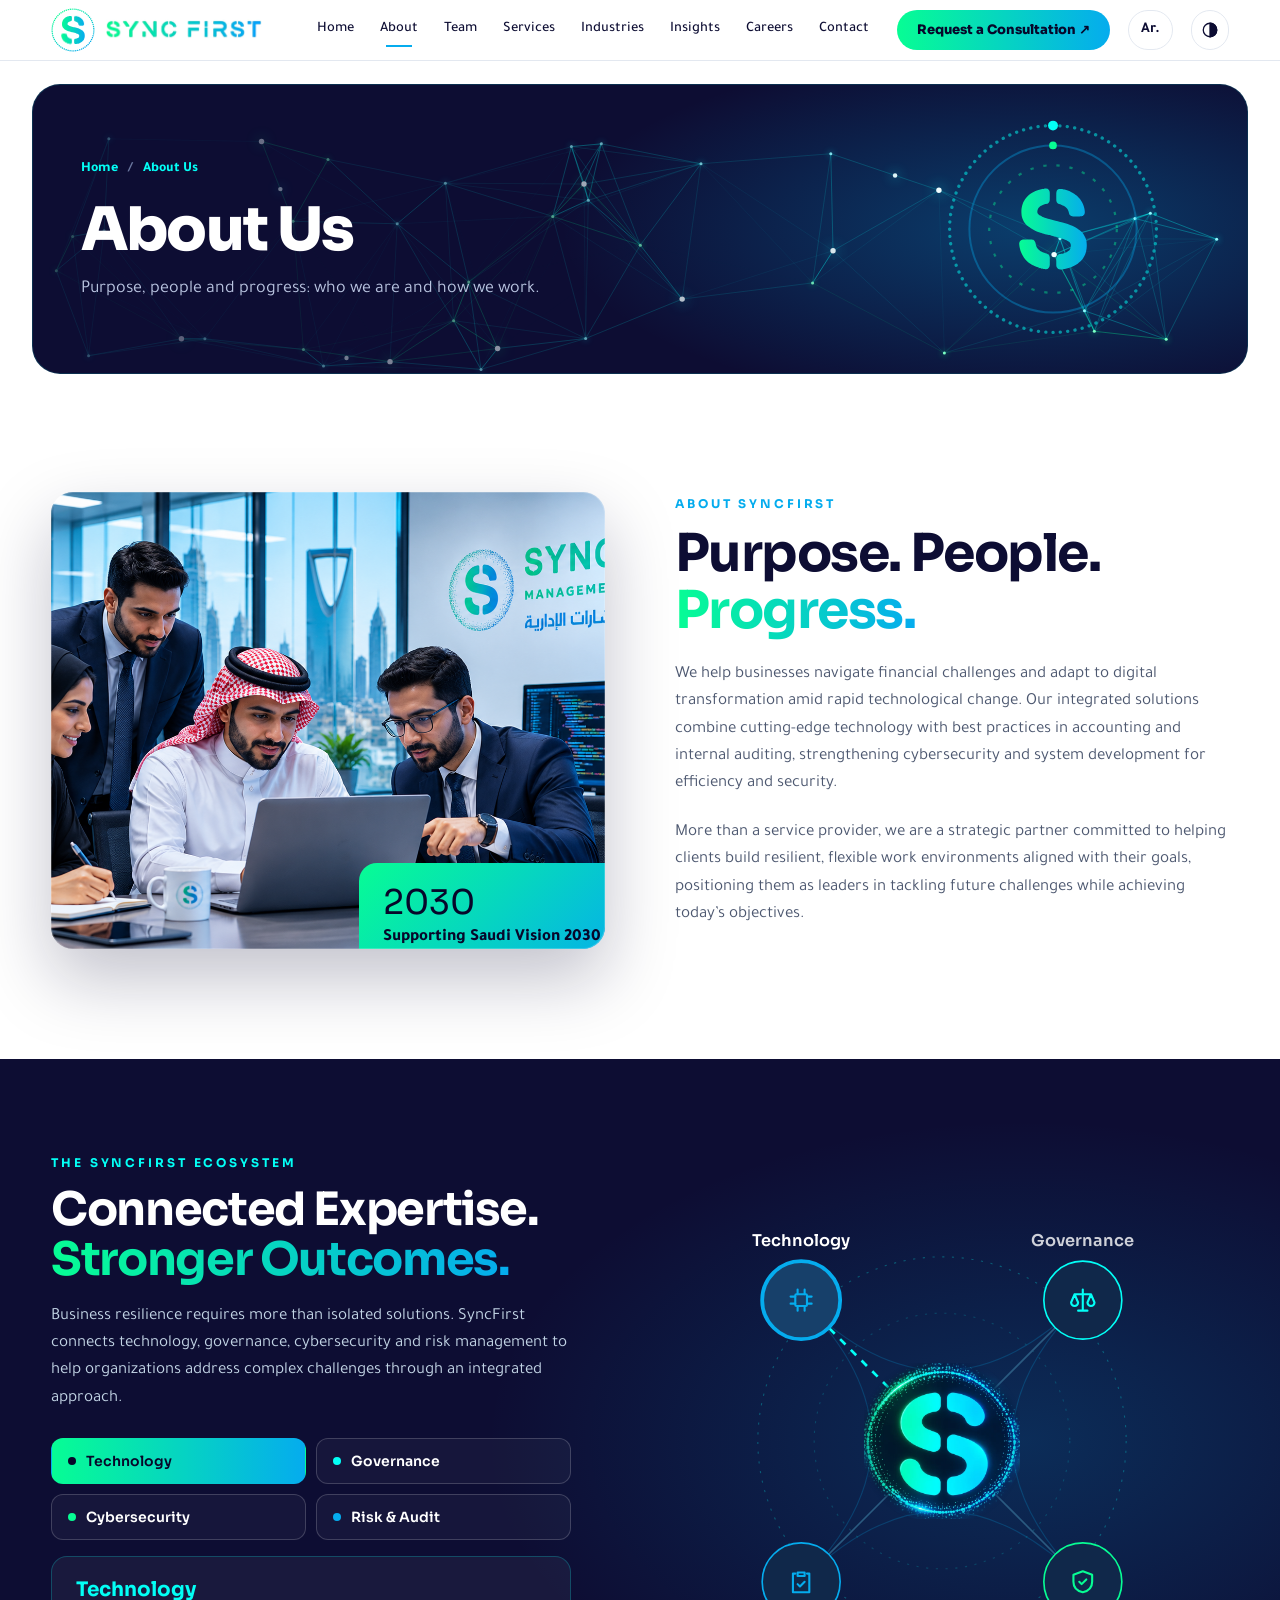
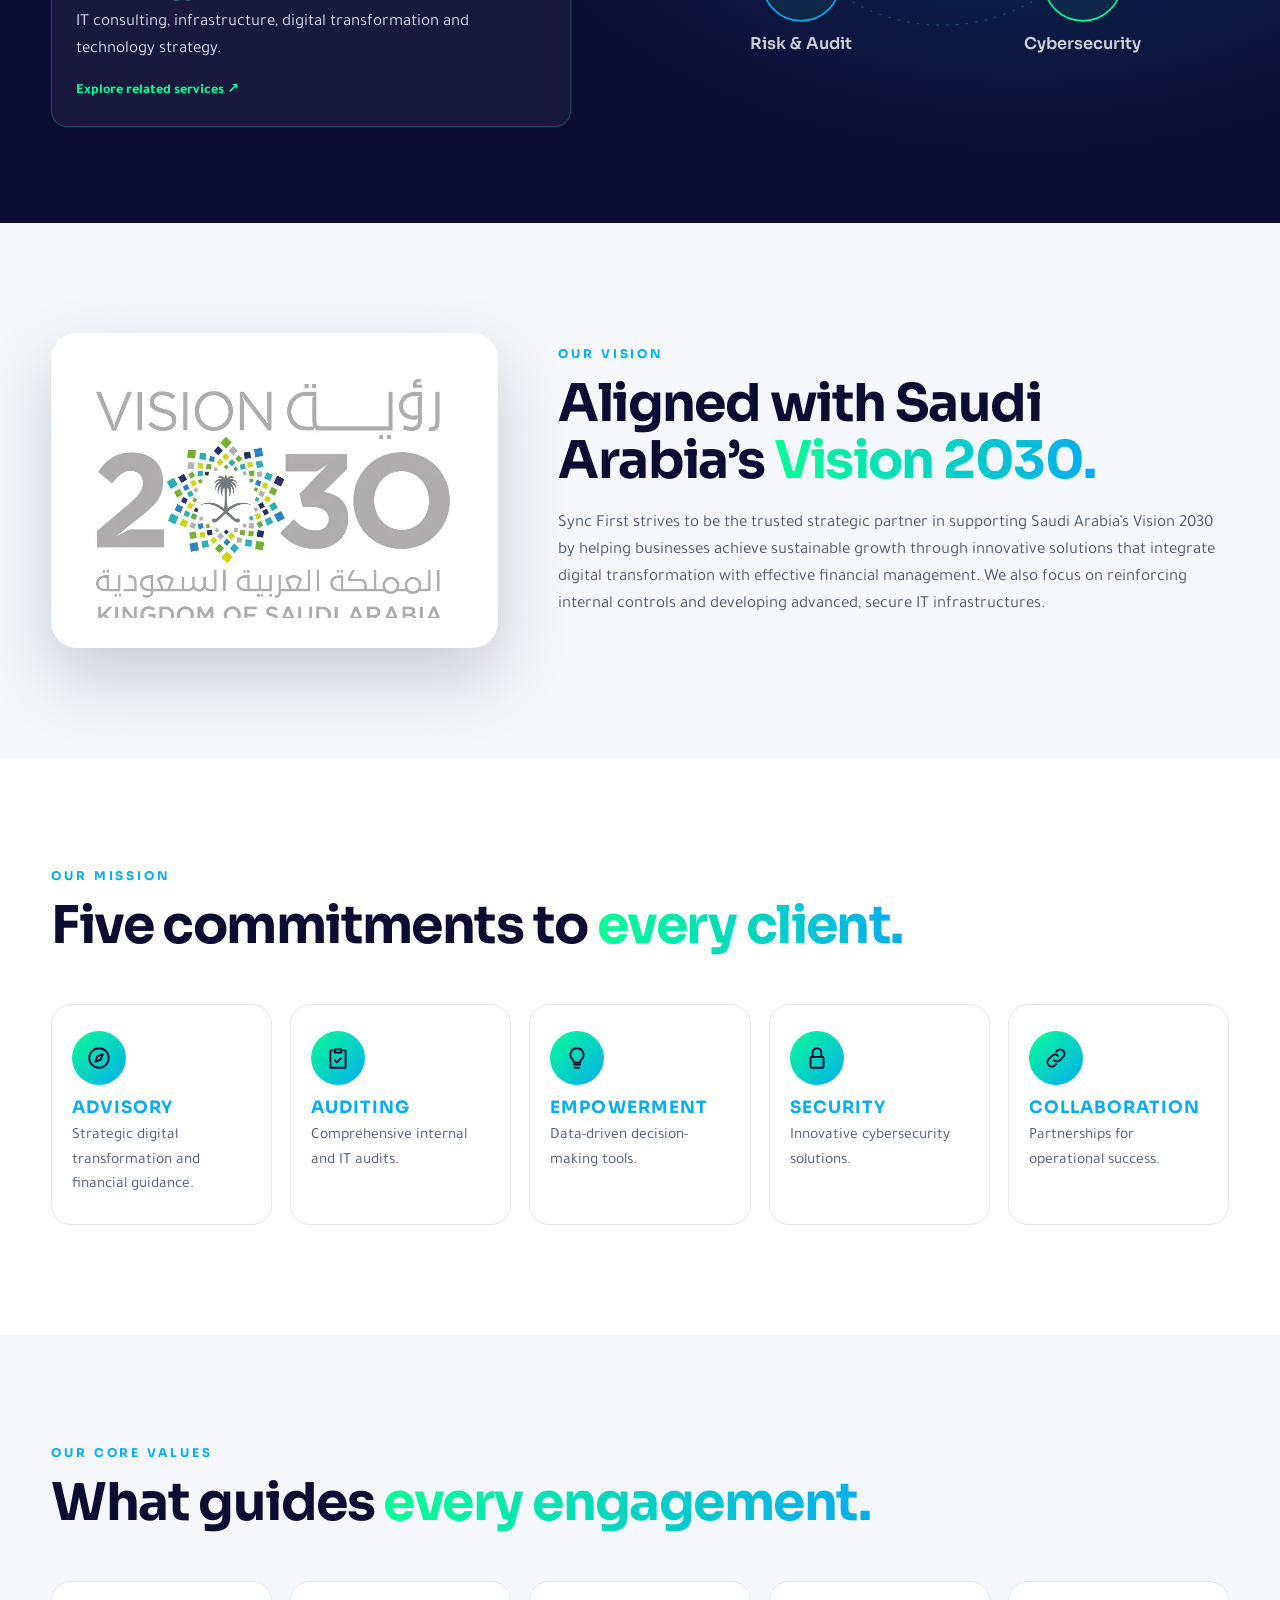
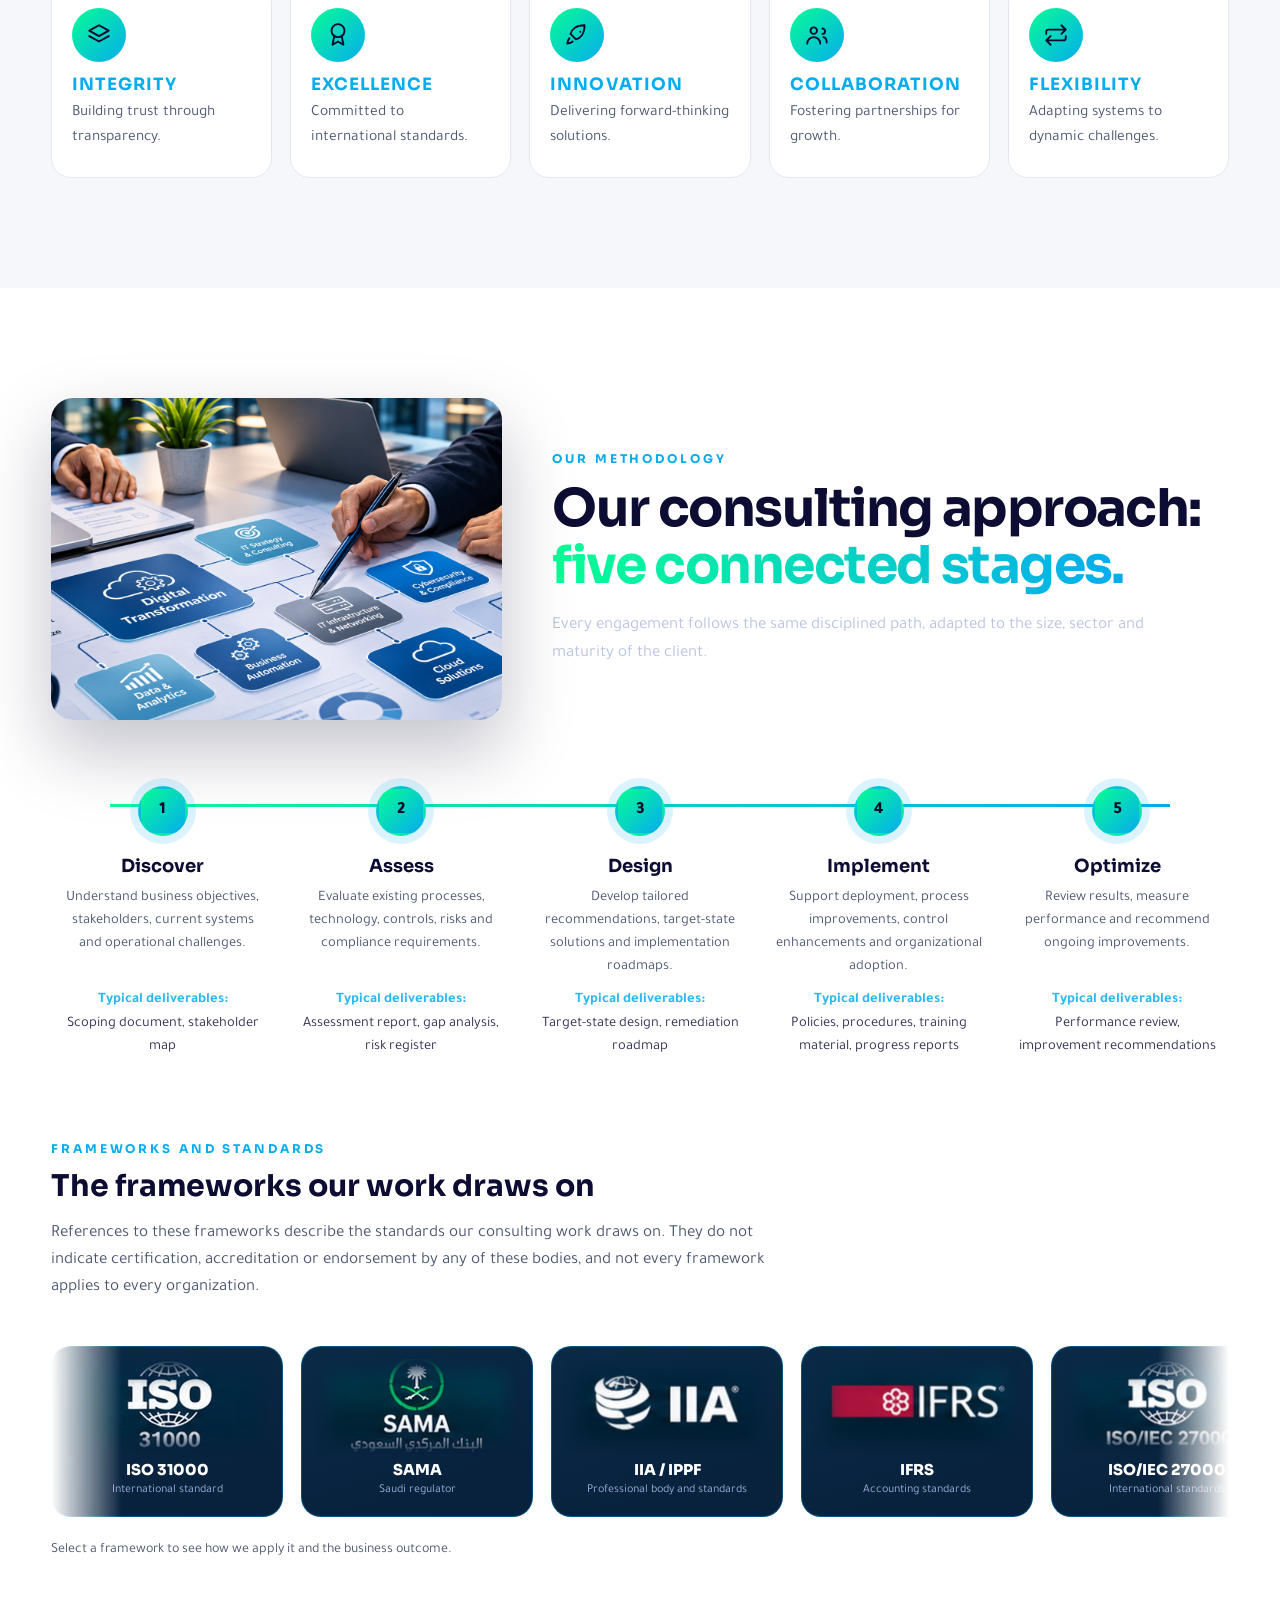
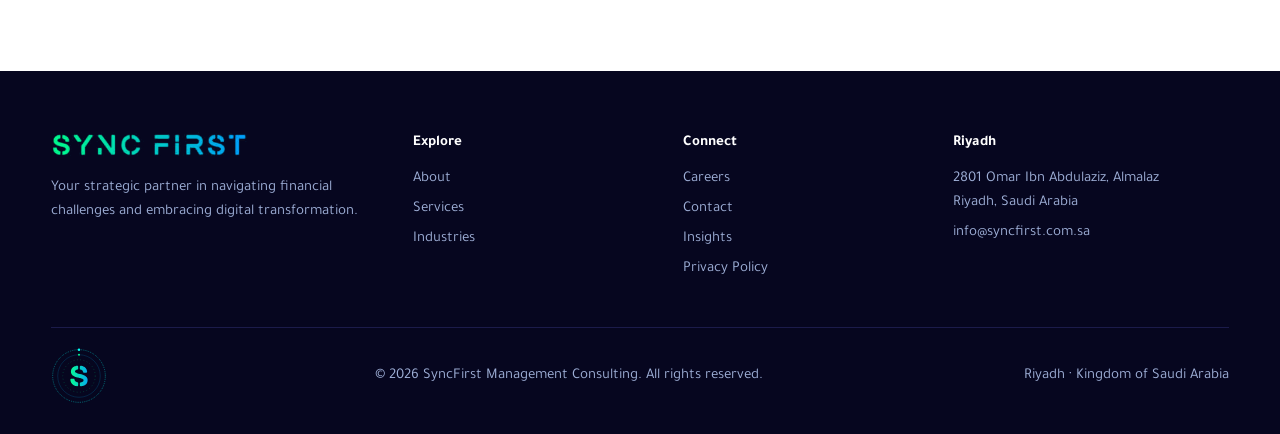
==== about/index.html @ febd8495 "SyncFirst website v13" ====
<!doctype html>
<html lang="en" dir="ltr"><head><meta charset="utf-8">
<meta name="viewport" content="width=device-width, initial-scale=1, viewport-fit=cover">
<title>About SyncFirst | Multidisciplinary Consulting Firm in Riyadh</title>
<meta name="description" content="Learn about SyncFirst: our vision, mission, values and five-stage consulting approach, and the frameworks and standards our work draws on.">
<meta name="theme-color" content="#0D0D33">
<link rel="canonical" href="https://syncfirst.com.sa/about/">
<meta property="og:type" content="website"><meta property="og:site_name" content="SyncFirst Management Consulting"><meta property="og:title" content="About SyncFirst | Multidisciplinary Consulting Firm in Riyadh"><meta property="og:description" content="Learn about SyncFirst: our vision, mission, values and five-stage consulting approach, and the frameworks and standards our work draws on."><meta property="og:url" content="https://syncfirst.com.sa/about/"><meta property="og:image" content="https://syncfirst.com.sa/assets/images/hero.webp"><meta name="twitter:card" content="summary_large_image">
<link rel="icon" href="../assets/images/favicon.svg" type="image/svg+xml">
<link rel="preconnect" href="https://fonts.googleapis.com"><link rel="preconnect" href="https://fonts.gstatic.com" crossorigin>
<link href="https://fonts.googleapis.com/css2?family=Sora:wght@500;600;700;800&family=Tajawal:wght@400;500;700;800&display=swap" rel="stylesheet">

<script>document.documentElement.classList.add('js');window.__ROOT="../";window.__SITE="https://syncfirst.com.sa";window.__PM={"home": ["SyncFirst Management Consulting | Governance, Risk, Cybersecurity & Digital Transformation in Saudi Arabia", "Riyadh-based consulting firm combining internal audit, risk management, governance, cybersecurity, IT consulting and digital transformation for organizations in Saudi Arabia."], "about": ["About SyncFirst | Multidisciplinary Consulting Firm in Riyadh", "Learn about SyncFirst: our vision, mission, values and five-stage consulting approach, and the frameworks and standards our work draws on."], "team": ["Our Team | SyncFirst Management Consulting", "Meet the leadership and management team behind SyncFirst across audit, governance, risk, finance and technology."], "services": ["Consulting Services | Audit, Risk, Governance, Cybersecurity | SyncFirst", "Internal audit, risk management, governance and compliance, cybersecurity audit, IT governance, business continuity, fraud prevention and financial consulting."], "industries": ["Industries We Serve | Financial, Government, Healthcare, Energy | SyncFirst", "Sector-focused consulting for financial services, government, healthcare, energy and utilities, technology and telecom, real estate and construction in Saudi Arabia."], "insights": ["Insights & Engagement Examples | SyncFirst", "Perspectives and illustrative examples of how SyncFirst structures governance, risk, cybersecurity and transformation engagements."], "careers": ["Careers | SyncFirst Management Consulting", "Build your career with SyncFirst in an environment driven by integrity, collaboration, innovation and meaningful work."], "contact": ["Contact SyncFirst | Request a Consultation in Riyadh", "Request a consultation with SyncFirst. Tell us about your governance, risk, cybersecurity or transformation requirements."], "privacy": ["Privacy Policy | SyncFirst Management Consulting", "How SyncFirst handles the information you share through this website."]};</script>
<link rel="stylesheet" href="../assets/css/main.css"><link rel="stylesheet" href="../assets/css/refine.css"><link rel="stylesheet" href="../assets/css/polish.css">
<script type="application/ld+json">{"@context": "https://schema.org", "@type": "Organization", "name": "SyncFirst Management Consulting", "url": "https://syncfirst.com.sa/", "logo": "https://syncfirst.com.sa/assets/images/logo-wordmark.png", "email": "info@syncfirst.com.sa", "telephone": "+966535551912", "address": {"@type": "PostalAddress", "streetAddress": "2801 Omar Ibn Abdulaziz, Almalaz", "addressLocality": "Riyadh", "addressCountry": "SA"}}</script>
</head><body data-start="about">
<svg width="0" height="0" style="position:absolute" aria-hidden="true"><defs><linearGradient id="g" gradientUnits="userSpaceOnUse" x1="20" y1="10" x2="80" y2="90"><stop offset="0" stop-color="#07FD94"/><stop offset="1" stop-color="#05ACEE"/></linearGradient></defs></svg>
<svg width="0" height="0" style="position:absolute"><defs><linearGradient id="g" gradientUnits="userSpaceOnUse" x1="20" y1="10" x2="80" y2="90"><stop offset="0" stop-color="#07FD94"/><stop offset="1" stop-color="#05ACEE"/></linearGradient></defs></svg>
<div id="pr" aria-hidden="true"></div>
<a class="skip" href="#main-content" data-skip>Skip to content</a>
<header><div class="c nv"><a class="br" href="#home"><svg class="mk" viewBox="0 0 100 100" aria-hidden="true"><circle cx="50" cy="50" r="47.5"/><defs><linearGradient id="sfH" gradientUnits="userSpaceOnUse" x1="16" y1="0" x2="84" y2="0"><stop offset="0" stop-color="#07FD94"/><stop offset="1" stop-color="#05ACEE"/></linearGradient></defs><g transform="translate(10 10) scale(.8)"><path class="sp sb" d="M57.52 90.00C57.23 90.01 57.00 89.99 56.78 89.96C56.55 89.93 56.38 89.90 56.17 89.84C55.97 89.78 55.73 89.69 55.53 89.60C55.33 89.50 55.15 89.39 54.98 89.27C54.80 89.15 54.64 89.01 54.50 88.87C54.35 88.72 54.21 88.56 54.09 88.39C53.96 88.22 53.85 88.04 53.75 87.84C53.65 87.64 53.57 87.43 53.50 87.20C53.43 86.98 53.38 86.76 53.34 86.48C53.30 86.19 53.28 86.53 53.26 85.49C53.25 84.44 53.23 81.38 53.24 80.21C53.26 79.04 53.28 78.93 53.34 78.45C53.39 77.97 53.50 77.60 53.59 77.31C53.68 77.02 53.76 76.91 53.87 76.71C53.99 76.51 54.13 76.32 54.30 76.13C54.47 75.94 54.69 75.74 54.89 75.58C55.10 75.43 55.21 75.33 55.52 75.20C55.82 75.06 55.95 74.95 56.74 74.77C57.52 74.59 59.31 74.33 60.24 74.10C61.17 73.87 61.81 73.59 62.32 73.40C62.83 73.22 62.98 73.14 63.29 72.99C63.60 72.83 63.88 72.69 64.19 72.49C64.50 72.30 64.87 72.04 65.16 71.81C65.44 71.59 65.67 71.40 65.90 71.16C66.12 70.93 66.34 70.66 66.52 70.40C66.70 70.14 66.85 69.88 66.98 69.59C67.11 69.30 67.22 69.00 67.31 68.66C67.41 68.33 67.48 67.98 67.52 67.61C67.57 67.23 67.59 66.79 67.59 66.42C67.59 66.05 67.56 65.69 67.51 65.37C67.45 65.05 67.37 64.75 67.26 64.47C67.15 64.20 67.00 63.96 66.85 63.75C66.70 63.53 66.56 63.38 66.38 63.20C66.20 63.02 66.17 62.95 65.77 62.67C65.37 62.40 64.53 61.85 63.99 61.55C63.46 61.24 63.31 61.14 62.57 60.82C61.84 60.50 60.96 60.09 59.59 59.63C58.23 59.16 56.18 58.53 54.37 58.03C52.55 57.53 50.27 57.00 48.69 56.63C47.10 56.25 46.32 56.15 44.86 55.78C43.39 55.42 41.08 54.78 39.88 54.43C38.69 54.09 38.56 54.03 37.68 53.73C36.80 53.43 35.49 52.97 34.61 52.63C33.73 52.29 33.05 52.00 32.39 51.69C31.72 51.39 31.34 51.20 30.62 50.80C29.90 50.41 28.89 49.84 28.08 49.30C27.26 48.77 26.43 48.17 25.72 47.61C25.02 47.05 24.38 46.47 23.84 45.95C23.31 45.43 22.93 44.99 22.52 44.50C22.11 44.00 21.77 43.60 21.39 42.97C21.00 42.35 20.51 41.37 20.21 40.73C19.92 40.10 19.81 39.79 19.63 39.17C19.44 38.56 19.23 37.77 19.10 37.04C18.97 36.31 18.89 35.60 18.84 34.78C18.78 33.96 18.75 32.95 18.77 32.12C18.78 31.28 18.84 30.56 18.95 29.78C19.05 29.00 19.18 28.26 19.39 27.44C19.60 26.62 19.95 25.56 20.21 24.85C20.46 24.13 20.59 23.82 20.93 23.17C21.27 22.51 21.76 21.63 22.23 20.92C22.70 20.22 23.20 19.58 23.76 18.92C24.33 18.26 25.00 17.55 25.61 16.98C26.22 16.40 26.70 16.00 27.41 15.49C28.11 14.97 28.97 14.37 29.84 13.87C30.71 13.37 31.89 12.81 32.61 12.47C33.32 12.13 33.33 12.12 34.14 11.85C34.94 11.58 36.24 11.13 37.43 10.85C38.62 10.56 40.45 10.28 41.28 10.14C42.11 10.00 42.08 10.03 42.40 10.01C42.73 9.99 42.98 10.00 43.22 10.02C43.47 10.03 43.68 10.07 43.88 10.11C44.09 10.16 44.29 10.22 44.47 10.29C44.65 10.36 44.80 10.44 44.97 10.54C45.14 10.65 45.32 10.78 45.47 10.93C45.63 11.07 45.77 11.22 45.89 11.39C46.02 11.56 46.13 11.74 46.23 11.93C46.33 12.13 46.40 12.23 46.50 12.56C46.59 12.89 46.72 13.38 46.78 13.91C46.84 14.44 46.84 14.61 46.85 15.73C46.86 16.85 46.84 19.64 46.83 20.64C46.81 21.63 46.78 21.37 46.74 21.68C46.70 21.99 46.64 22.27 46.57 22.52C46.50 22.76 46.44 22.95 46.33 23.16C46.23 23.37 46.09 23.59 45.95 23.79C45.80 23.98 45.62 24.16 45.45 24.30C45.29 24.45 45.20 24.54 44.94 24.68C44.68 24.81 44.52 24.93 43.88 25.13C43.24 25.33 41.91 25.61 41.08 25.88C40.26 26.14 39.39 26.52 38.91 26.73C38.42 26.94 38.41 26.97 38.16 27.12C37.91 27.27 37.64 27.45 37.40 27.63C37.16 27.80 36.91 28.00 36.70 28.19C36.49 28.38 36.32 28.55 36.13 28.76C35.94 28.97 35.72 29.22 35.56 29.45C35.39 29.69 35.26 29.91 35.14 30.17C35.02 30.42 34.92 30.69 34.83 31.00C34.74 31.31 34.66 31.71 34.61 32.04C34.55 32.36 34.53 32.65 34.52 32.93C34.52 33.21 34.53 33.47 34.57 33.71C34.61 33.95 34.68 34.17 34.77 34.39C34.87 34.61 34.94 34.77 35.16 35.02C35.37 35.27 35.69 35.60 36.05 35.89C36.41 36.19 36.76 36.45 37.32 36.77C37.88 37.10 38.76 37.54 39.41 37.85C40.05 38.15 40.26 38.26 41.19 38.59C42.12 38.92 42.74 39.23 45.00 39.84C47.25 40.45 52.29 41.65 54.70 42.27C57.11 42.89 57.83 43.10 59.47 43.57C61.11 44.04 62.95 44.53 64.54 45.07C66.13 45.61 67.76 46.28 68.99 46.82C70.22 47.35 71.06 47.81 71.95 48.29C72.83 48.77 73.64 49.25 74.33 49.70C75.02 50.14 75.49 50.49 76.09 50.97C76.69 51.45 77.34 52.01 77.90 52.57C78.46 53.13 78.95 53.69 79.44 54.31C79.93 54.94 80.45 55.71 80.84 56.33C81.23 56.95 81.50 57.44 81.77 58.05C82.05 58.65 82.31 59.33 82.51 59.96C82.72 60.60 82.86 61.13 83.00 61.88C83.13 62.63 83.26 63.62 83.32 64.46C83.38 65.30 83.39 66.04 83.36 66.90C83.33 67.76 83.27 68.72 83.16 69.59C83.04 70.47 82.87 71.35 82.68 72.15C82.49 72.95 82.27 73.62 82.00 74.37C81.72 75.13 81.40 75.94 81.02 76.69C80.65 77.43 80.22 78.14 79.75 78.82C79.28 79.51 78.77 80.16 78.19 80.81C77.62 81.45 76.93 82.14 76.30 82.71C75.67 83.28 75.15 83.70 74.41 84.23C73.67 84.75 72.60 85.41 71.86 85.84C71.11 86.28 70.78 86.46 69.93 86.83C69.08 87.20 67.67 87.75 66.75 88.07C65.83 88.39 65.09 88.58 64.41 88.77C63.73 88.95 63.40 89.02 62.67 89.17C61.94 89.33 60.72 89.56 60.02 89.68C59.32 89.81 58.91 89.87 58.49 89.92C58.08 89.97 57.80 89.99 57.52 90.00Z"/><path class="sp st" d="M78.17 37.43C77.74 37.49 77.68 37.54 76.38 37.56C75.07 37.59 71.58 37.59 70.32 37.57C69.05 37.54 69.15 37.46 68.80 37.41C68.44 37.36 68.39 37.31 68.20 37.24C68.01 37.18 67.90 37.14 67.68 37.00C67.46 36.86 67.12 36.63 66.89 36.40C66.66 36.17 66.44 35.86 66.29 35.61C66.14 35.37 66.14 35.42 65.98 34.91C65.81 34.40 65.50 33.18 65.29 32.56C65.09 31.94 64.97 31.62 64.77 31.20C64.56 30.77 64.35 30.37 64.08 29.99C63.80 29.61 63.48 29.24 63.13 28.91C62.79 28.58 62.46 28.32 62.02 28.01C61.57 27.69 61.05 27.33 60.47 27.02C59.89 26.72 59.35 26.49 58.53 26.19C57.70 25.88 56.12 25.41 55.50 25.17C54.87 24.93 55.01 24.92 54.78 24.75C54.56 24.57 54.31 24.31 54.14 24.12C53.98 23.93 53.89 23.76 53.79 23.59C53.70 23.41 53.63 23.26 53.56 23.06C53.49 22.85 53.43 22.60 53.38 22.36C53.33 22.11 53.31 22.71 53.28 21.59C53.26 20.46 53.22 16.94 53.24 15.61C53.25 14.29 53.32 14.08 53.37 13.63C53.41 13.18 53.47 13.12 53.53 12.91C53.59 12.70 53.65 12.55 53.74 12.37C53.83 12.18 53.95 11.99 54.07 11.81C54.19 11.64 54.34 11.47 54.47 11.33C54.61 11.19 54.73 11.08 54.88 10.98C55.03 10.87 55.20 10.77 55.36 10.70C55.52 10.63 55.64 10.58 55.83 10.54C56.01 10.49 56.21 10.45 56.47 10.42C56.73 10.40 57.07 10.38 57.40 10.39C57.73 10.39 57.79 10.36 58.45 10.47C59.10 10.57 60.65 10.86 61.32 11.00C62.00 11.15 61.85 11.13 62.51 11.33C63.16 11.54 64.52 11.98 65.26 12.25C66.00 12.52 66.21 12.61 66.95 12.96C67.69 13.32 68.74 13.80 69.70 14.38C70.66 14.96 72.05 15.99 72.68 16.45C73.32 16.91 73.16 16.82 73.51 17.14C73.87 17.46 74.32 17.85 74.82 18.36C75.31 18.88 76.05 19.70 76.49 20.23C76.93 20.75 77.15 21.07 77.47 21.53C77.79 21.99 78.14 22.54 78.41 22.99C78.67 23.44 78.82 23.73 79.06 24.23C79.31 24.72 79.65 25.46 79.86 25.96C80.07 26.47 80.15 26.73 80.32 27.27C80.48 27.82 80.73 28.68 80.87 29.25C81.01 29.82 81.09 30.23 81.17 30.71C81.26 31.20 81.33 31.72 81.37 32.16C81.41 32.59 81.43 32.96 81.43 33.30C81.43 33.64 81.41 33.93 81.37 34.20C81.33 34.46 81.29 34.67 81.21 34.91C81.13 35.14 81.02 35.37 80.89 35.60C80.75 35.82 80.59 36.04 80.40 36.24C80.20 36.45 79.95 36.66 79.71 36.82C79.47 36.98 79.22 37.11 78.96 37.21C78.71 37.31 78.60 37.37 78.17 37.43Z"/><path class="sp sl" d="M42.86 89.73C42.64 89.74 42.48 89.73 42.24 89.70C42.00 89.68 42.05 89.69 41.40 89.57C40.76 89.44 39.15 89.13 38.36 88.95C37.56 88.78 37.47 88.77 36.65 88.51C35.83 88.25 34.51 87.85 33.44 87.42C32.38 86.99 31.17 86.38 30.27 85.91C29.37 85.45 28.79 85.10 28.03 84.61C27.28 84.13 26.30 83.42 25.74 82.99C25.18 82.56 25.01 82.37 24.65 82.05C24.30 81.73 23.95 81.39 23.63 81.06C23.30 80.73 23.00 80.40 22.71 80.07C22.43 79.75 22.24 79.53 21.92 79.10C21.59 78.67 21.13 78.04 20.76 77.47C20.40 76.91 20.00 76.21 19.73 75.72C19.46 75.23 19.39 75.08 19.14 74.54C18.90 74.00 18.51 73.11 18.27 72.50C18.04 71.90 17.88 71.38 17.73 70.90C17.58 70.41 17.53 70.22 17.39 69.60C17.25 68.98 17.03 67.91 16.90 67.18C16.78 66.44 16.69 65.68 16.65 65.19C16.60 64.69 16.62 64.50 16.64 64.20C16.66 63.90 16.70 63.65 16.78 63.37C16.85 63.10 16.97 62.81 17.09 62.56C17.22 62.31 17.38 62.08 17.55 61.88C17.72 61.67 17.91 61.48 18.12 61.31C18.33 61.14 18.56 60.99 18.82 60.87C19.07 60.74 19.35 60.64 19.65 60.56C19.94 60.48 20.14 60.43 20.60 60.39C21.06 60.35 21.11 60.33 22.41 60.33C23.71 60.32 27.17 60.33 28.39 60.37C29.61 60.41 29.39 60.50 29.71 60.56C30.03 60.62 30.11 60.67 30.29 60.74C30.47 60.81 30.58 60.85 30.80 60.99C31.01 61.14 31.34 61.36 31.58 61.60C31.81 61.85 32.05 62.19 32.21 62.48C32.38 62.78 32.41 62.78 32.57 63.39C32.74 64.00 33.04 65.47 33.23 66.14C33.42 66.82 33.49 67.00 33.70 67.45C33.90 67.90 34.23 68.45 34.47 68.83C34.70 69.20 34.91 69.44 35.12 69.69C35.33 69.94 35.39 70.05 35.72 70.35C36.05 70.65 36.66 71.16 37.11 71.49C37.56 71.82 37.87 72.04 38.43 72.32C38.99 72.61 39.45 72.82 40.46 73.19C41.48 73.57 43.70 74.27 44.51 74.59C45.31 74.90 45.06 74.87 45.30 75.06C45.54 75.24 45.77 75.50 45.93 75.69C46.09 75.89 46.17 76.04 46.27 76.23C46.38 76.42 46.47 76.63 46.54 76.85C46.61 77.07 46.67 77.29 46.72 77.56C46.77 77.82 46.81 77.30 46.83 78.46C46.85 79.61 46.85 83.28 46.84 84.48C46.84 85.68 46.81 85.33 46.78 85.68C46.74 86.02 46.69 86.28 46.64 86.54C46.59 86.80 46.53 87.02 46.45 87.24C46.37 87.45 46.28 87.66 46.18 87.85C46.08 88.04 45.96 88.22 45.83 88.38C45.69 88.54 45.54 88.69 45.38 88.82C45.22 88.96 45.04 89.08 44.86 89.18C44.67 89.29 44.46 89.38 44.25 89.46C44.04 89.54 43.81 89.61 43.58 89.65C43.35 89.70 43.09 89.72 42.86 89.73Z"/></g></svg><img class="wm" src="../assets/images/logo-wordmark.png" width="150" height="24" alt="SYNC FIRST"></a>
<nav id="nav" aria-label="Primary"><a href="#home">Home</a><a href="#about">About</a><a href="#team">Team</a><a href="#services">Services</a><a href="#industries">Industries</a><a href="#insights">Insights</a><a href="#careers">Careers</a><a href="#contact">Contact</a></nav>
<a class="btn g" href="#contact">Request a Consultation ↗</a><button id="lg" aria-label="Language">Ar.</button><button id="th" aria-label="Toggle theme" data-i="half"></button><button id="bg" aria-label="Menu" aria-controls="nav" aria-expanded="false" data-i="menu"></button></div></header>

<main id="main-content" tabindex="-1">
<section id="pbn" hidden><div class="c"><div class="bc"><a href="#home">Home</a><i>/</i><span id="bcp"></span></div><h1 id="pbt"></h1><p id="pbs"></p></div></section>
<section class="hero" data-p="home" id="top"><img class="hbg" src="../assets/images/hero-bg.webp" srcset="../assets/images/hero-bg-960.webp 960w, ../assets/images/hero-bg.webp 1672w" sizes="100vw" width="1672" height="941" decoding="async" alt=""><div class="gridfx"></div>
<div class="c hb"><div><span class="eb" style="color:var(--cyan)">Technology &amp; business consulting</span>
<h1><span class="ln"><span class="w"><i style="--d:0">Building</i></span> <span class="w"><i style="--d:1">Resilience.</i></span></span><span class="ln grad"><span class="w"><i style="--d:3">Enabling</i></span> <span class="w"><i style="--d:4">Transformation.</i></span></span></h1>
<p class="l" data-en="We deliver integrated consulting and technology solutions across governance, risk management, internal audit, financial advisory, IT services, cybersecurity, and digital transformation—helping organizations enhance efficiency, strengthen resilience, and achieve sustainable growth." data-ar="نقدّم حلولاً متكاملة في الاستشارات الإدارية والمالية، والحوكمة وإدارة المخاطر والتدقيق الداخلي، إلى جانب خدمات تقنية المعلومات والأمن السيبراني والتحوّل الرقمي، لتمكين المؤسسات من رفع كفاءتها وتعزيز مرونتها وتحقيق النمو المستدام.">We deliver integrated consulting and technology solutions across governance, risk management, internal audit, financial advisory, IT services, cybersecurity, and digital transformation—helping organizations enhance efficiency, strengthen resilience, and achieve sustainable growth.</p>
<div class="act"><a class="btn g" href="#services">Explore Our Services ↗</a><a class="btn o" href="#contact" data-pre="">Request a Consultation</a></div></div>
<div class="cvw"><canvas id="cv" aria-label="Interactive 3D SyncFirst logo"></canvas><span class="nd on" style="top:6%;left:12%" data-i="shield"></span><span class="nd on" style="top:3%;right:14%" data-i="server"></span><span class="nd on" style="top:44%;right:-2%" data-i="clip"></span><span class="nd on" style="bottom:8%;right:12%" data-i="scale"></span><span class="nd on" style="bottom:10%;left:10%" data-i="chart"></span><span class="nd on" style="top:44%;left:-2%" data-i="cpu"></span><div class="ar">Management Consulting · Your partner for growth</div></div></div></section>
<div class="mq" data-p="home" aria-hidden="true"><div id="mqi"></div></div>
<section class="sec" data-p="home" id="who"></section>

<section class="sec" data-p="about" id="about"><div class="c ab"><div class="ph rv rl"><img src="../assets/images/about-team.webp" loading="lazy" decoding="async" alt="Team discussion in a modern Riyadh office"><div class="fl"><b>2030</b>Supporting Saudi Vision 2030</div></div>
<div class="rv rr"><span class="eb">About SyncFirst</span><h2>Purpose. People. <span class="grad">Progress.</span></h2><p style="margin:22px 0">We help businesses navigate financial challenges and adapt to digital transformation amid rapid technological change. Our integrated solutions combine cutting-edge technology with best practices in accounting and internal auditing, strengthening cybersecurity and system development for efficiency and security.</p><p>More than a service provider, we are a strategic partner committed to helping clients build resilient, flexible work environments aligned with their goals, positioning them as leaders in tackling future challenges while achieving today’s objectives.</p>
</div></div></section>

<section class="sec tint" data-p="team" id="team"><div class="c"><div class="sh rv"><div><span class="eb">Our team</span><h2>The people behind <span class="grad">the practice.</span></h2></div><p>Specialised expertise across audit, governance, risk, compliance, finance and technology, with experience across the Gulf.</p></div><h3 class="sub rv">Leadership</h3><div class="lead2" id="tl1"></div><h3 class="sub rv">Management team</h3><div class="mg" id="tl2"></div></div></section>
<section class="sec tint" data-p="services" id="services"><div class="c"><div class="sh rv"><div><span class="eb">Our services</span><h2>Integrated solutions for a<br><span class="grad">stronger tomorrow.</span></h2></div><p>Ten connected service lines combining strategic consulting expertise with practical technology solutions to strengthen performance, resilience and sustainable growth.</p></div><div class="sg" id="sg"></div></div></section>

<section class="sec" data-p="home" id="cap"><div class="c"><div class="sh rv"><div><span class="eb">What we do</span><h2>Capabilities built for <span class="grad">what’s next.</span></h2></div><p>Ten connected capabilities that strengthen how your organization is governed, secured, financed and run.</p></div><div class="cp rv"><div class="cl" id="cl"></div><div class="cpv"><img id="cpi" alt=""><div class="cpt"><span class="eb" id="cpn"></span><h3 id="cpt"></h3><p id="cpd"></p><ul id="cpu"></ul><a class="btn g" href="#services">Explore services ↗</a></div></div></div></div></section>
<div class="bigt" data-p="home"><div><span>Audit · Risk · Security · Governance · Digital · Strategy ·</span><span>Audit · Risk · Security · Governance · Digital · Strategy ·</span></div></div>
<section class="sec ch" data-p="home"><img src="../assets/images/challenges-bg.webp" loading="lazy" decoding="async" alt=""><div class="c" style="position:relative"><span class="eb" style="color:var(--cyan)">Business challenges</span><h2 class="rv">Business Challenges <span class="grad">We Help Address</span></h2><p class="rv lead-p">Each challenge below links to the SyncFirst service line that addresses it.</p><div class="chg" id="chg"></div></div></section>

<section class="sec tint" data-p="about"><div class="c"><div class="vz"><div class="vl rv rl"><img src="../assets/images/vision-2030.webp" loading="lazy" decoding="async" alt="Saudi Vision 2030"></div><div class="rv rr"><span class="eb">Our vision</span><h2>Aligned with Saudi Arabia’s <span class="grad">Vision 2030.</span></h2><p style="color:var(--mut);margin-top:20px">Sync First strives to be the trusted strategic partner in supporting Saudi Arabia’s Vision 2030 by helping businesses achieve sustainable growth through innovative solutions that integrate digital transformation with effective financial management. We also focus on reinforcing internal controls and developing advanced, secure IT infrastructures.</p></div></div></div></section>
<section class="sec" data-p="about"><div class="c"><div class="sh rv"><div><span class="eb">Our mission</span><h2>Five commitments to <span class="grad">every client.</span></h2></div></div><div class="mi" id="msn"></div></div></section>
<section class="sec tint" data-p="about"><div class="c"><div class="sh rv"><div><span class="eb">Our core values</span><h2>What guides <span class="grad">every engagement.</span></h2></div></div><div class="mi" id="vals"></div></div></section>
<section class="sec" data-p="about" id="approach"><div class="c"><div class="apw"><div class="ph rv rl"><img src="../assets/images/approach.webp" loading="lazy" decoding="async" alt="Strategic planning on a shared workspace"></div><div class="rv rr"><span class="eb">Our methodology</span><h2>Our consulting approach: <span class="grad">five connected stages.</span></h2><p class="lead-p" style="margin-top:18px">Every engagement follows the same disciplined path, adapted to the size, sector and maturity of the client.</p></div></div><div class="ap" id="ap"></div><div id="fwx"></div></div></section>

<section class="sec tint" data-p="industries" id="industries"><div class="c"><div class="sh rv"><div><span class="eb">Industries we serve</span><h2>Deep expertise across <span class="grad">key sectors.</span></h2></div><p>Our work is grounded in the markets, regulations and ambitions shaping the Kingdom.</p></div>
<div class="ix" id="ix"></div></div></section>

<section class="sec" data-p="home"><div class="c"><div class="st"><div class="rv"><b class="grad" data-n="10">0</b><span>Service lines</span></div><div class="rv" style="--i:1"><b class="grad" data-n="6">0</b><span>Sectors served</span></div><div class="rv" style="--i:2"><b class="grad" data-n="5">0</b><span>Core values</span></div><div class="rv" style="--i:3"><b class="grad" data-n="2030" data-sep="1">0</b><span>Vision we support</span></div></div>
<div id="whyh"></div><div class="wy" id="wy"></div></div></section>

<section class="sec" data-p="insights" id="cases"></section>
<section class="sec tint" data-p="insights" id="insights"><div class="c"><div class="sh rv"><div><span class="eb">Insights &amp; perspectives</span><h2>Thought leadership and <span class="grad">latest trends.</span></h2></div></div><div class="ig" id="ig"></div></div></section>

<section class="sec ca" data-p="careers" id="careers"><img src="../assets/images/careers-team.webp" width="900" height="344" loading="lazy" decoding="async" alt="Colleagues collaborating"><div class="c"><span class="eb" style="color:var(--cyan)">Careers</span><h2 class="rv">Be part of a <span class="grad">brighter future.</span></h2><p class="rv" style="margin:22px 0 30px">Build your career in an environment driven by integrity, collaboration, innovation and meaningful impact. Grow through complex work, make a real difference, and bring your own perspective.</p><div class="perks rv"><span data-i="award">Meaningful work</span><span data-i="rocket">Professional growth</span><span data-i="users">Collaborative culture</span></div><a class="btn g rv" href="mailto:careers@syncfirst.sa?subject=Career enquiry">Introduce yourself ↗</a></div></section>
<section class="sec cw" data-p="careers"><div class="c"><div class="cwh"><div><span class="eb">Why SyncFirst</span><h2>A career that<br><span class="grad">grows with you.</span></h2></div><p>We bring together diverse expertise, a culture of continuous learning and a shared commitment to excellence. At SyncFirst, you will work on high-impact engagements across governance, risk, cybersecurity, technology and transformation, in a supportive and inclusive environment.</p></div>
<div class="cwg"><article><svg class="cwi" viewBox="0 0 48 48" fill="none" stroke="currentColor" stroke-width="2.4" stroke-linecap="round" stroke-linejoin="round" aria-hidden="true"><circle cx="22" cy="26" r="16"/><circle cx="22" cy="26" r="10"/><circle cx="22" cy="26" r="4"/><path d="M22 26 40 8M34 8h6v6"/></svg><h3>Purposeful impact</h3><p>Contribute to client success and to the wider development of organizations in Saudi Arabia.</p></article><article><svg class="cwi" viewBox="0 0 48 48" fill="none" stroke="currentColor" stroke-width="2.4" stroke-linecap="round" stroke-linejoin="round" aria-hidden="true"><rect x="5" y="30" width="8" height="12" rx="1.5"/><rect x="19" y="20" width="8" height="22" rx="1.5"/><rect x="33" y="8" width="8" height="34" rx="1.5"/></svg><h3>Continuous learning</h3><p>Build new skills, gain recognized expertise and stay ahead of industry trends.</p></article><article><svg class="cwi" viewBox="0 0 48 48" fill="none" stroke="currentColor" stroke-width="2.4" stroke-linecap="round" stroke-linejoin="round" aria-hidden="true"><circle cx="17" cy="14" r="6.5"/><path d="M4 40c0-8 5-13 13-13s13 5 13 13"/><circle cx="34" cy="17" r="5"/><path d="M34 28c6 0 10 4.5 10 11"/></svg><h3>Collaborative teams</h3><p>Work with experienced professionals who value knowledge sharing and teamwork.</p></article><article><svg class="cwi" viewBox="0 0 48 48" fill="none" stroke="currentColor" stroke-width="2.4" stroke-linecap="round" stroke-linejoin="round" aria-hidden="true"><path d="M24 43V22"/><path d="M24 26C13 26 8 19 8 9c11 0 16 6 16 17Z"/><path d="M24 22c0-9 5-14 16-14 0 9-5 15-16 15"/></svg><h3>Career development</h3><p>Clear growth paths and opportunities to take on greater responsibility.</p></article></div></div></section>
<section class="sec cl2" data-p="careers"><div class="c"><div class="clp"><figure class="clf"><img src="../assets/images/careers-life.webp" width="1000" height="325" loading="lazy" decoding="async" alt="Riyadh skyline at dusk"></figure><div class="clt"><span class="eb">Our people</span><h2>Life at <span class="grad">SyncFirst</span></h2><p>A supportive, respectful and high-performing workplace where people are empowered to learn, collaborate and make a difference.</p><ul><li><svg viewBox="0 0 24 24" aria-hidden="true"><circle cx="12" cy="12" r="11" fill="currentColor"/><path d="m7 12.5 3.2 3.2L17 9" fill="none" stroke="#06143a" stroke-width="2.4" stroke-linecap="round" stroke-linejoin="round"/></svg><span>A culture built on integrity and trust</span></li><li><svg viewBox="0 0 24 24" aria-hidden="true"><circle cx="12" cy="12" r="11" fill="currentColor"/><path d="m7 12.5 3.2 3.2L17 9" fill="none" stroke="#06143a" stroke-width="2.4" stroke-linecap="round" stroke-linejoin="round"/></svg><span>Exposure to diverse industries and complex challenges</span></li><li><svg viewBox="0 0 24 24" aria-hidden="true"><circle cx="12" cy="12" r="11" fill="currentColor"/><path d="m7 12.5 3.2 3.2L17 9" fill="none" stroke="#06143a" stroke-width="2.4" stroke-linecap="round" stroke-linejoin="round"/></svg><span>Mentorship and knowledge sharing</span></li><li><svg viewBox="0 0 24 24" aria-hidden="true"><circle cx="12" cy="12" r="11" fill="currentColor"/><path d="m7 12.5 3.2 3.2L17 9" fill="none" stroke="#06143a" stroke-width="2.4" stroke-linecap="round" stroke-linejoin="round"/></svg><span>A strong focus on professional and personal growth</span></li></ul></div></div></div></section>
<section class="sec cj" data-p="careers"><div class="c"><div class="cjb"><svg class="cjm" viewBox="0 0 48 48" fill="none" stroke="currentColor" stroke-width="2.4" stroke-linecap="round" stroke-linejoin="round" aria-hidden="true"><rect x="5" y="9" width="38" height="30" rx="4"/><path d="m6 13 18 14 18-14"/></svg><div class="cjt"><h2>Interested in joining SyncFirst?</h2><p>Share your profile with us, and we’ll get in touch when a suitable opportunity arises.</p></div><a class="btn g" href="mailto:careers@syncfirst.sa?subject=Career enquiry">Introduce yourself ↗</a></div></div></section>

<section class="sec" data-p="contact" id="contact"><div class="c ct"><div class="rv rl"><span class="eb">Contact us</span><h2>Let’s build a <span class="grad">stronger tomorrow.</span></h2><p style="color:var(--mut);margin-top:18px">Tell us what you are working through and let’s explore where SyncFirst can help.</p>
<div class="ci"><div><span class="ic" data-i="pin"></span><p style="margin:0"><b>Riyadh office</b><span>2801 Omar Ibn Abdulaziz, Almalaz, Riyadh, KSA</span></p></div><div><span class="ic" data-i="mail"></span><p style="margin:0"><b>Email</b><a href="mailto:info@syncfirst.com.sa">info@syncfirst.com.sa</a></p></div><div><span class="ic" data-i="phone"></span><p style="margin:0"><b>Call</b><a href="tel:+966535551912">+966 53 555 1912</a> · <a href="tel:+966549783994">+966 54 978 3994</a></p></div></div>
<div class="ph" style="margin-top:30px;aspect-ratio:2.4"><img src="../assets/images/reception.webp" loading="lazy" decoding="async" alt="SyncFirst reception"></div></div>
<form class="rv rr" id="fm" novalidate></form></div></section>

<section class="sec" data-p="privacy" id="privacy"></section>
<section class="cta" data-p="home"><img src="../assets/images/cta-bg.webp" loading="lazy" decoding="async" alt=""><div class="c"><h2 class="rv">Ready to sync your <span class="grad">next move?</span></h2><a class="btn g rv" href="#contact">Talk to our experts ↗</a></div></section>
</main>
<footer><div class="c"><div class="fg"><div><img class="wm" style="height:30px" src="../assets/images/logo-wordmark.png" width="150" height="24" alt="SYNC FIRST"><p>Your strategic partner in navigating financial challenges and embracing digital transformation.</p></div><div><h4>Explore</h4><a href="#about">About</a><a href="#services">Services</a><a href="#industries">Industries</a></div><div><h4>Connect</h4><a href="#careers">Careers</a><a href="#contact">Contact</a><a href="#insights">Insights</a><a href="#privacy">Privacy Policy</a></div><div><h4>Riyadh</h4>2801 Omar Ibn Abdulaziz, Almalaz<br>Riyadh, Saudi Arabia<a href="mailto:info@syncfirst.com.sa">info@syncfirst.com.sa</a></div></div><div class="fb"><span>© 2026 SyncFirst Management Consulting. All rights reserved.</span><span>Riyadh · Kingdom of Saudi Arabia</span></div></div></footer>
<div id="md" role="dialog" aria-modal="true" aria-labelledby="mt" tabindex="-1"><div><img id="mi" alt="" width="620" height="190"><div class="b"><button id="mx" type="button" aria-label="Close">×</button><h2 id="mt" style="font-size:28px"></h2><div id="mbody"></div></div></div></div>

<noscript><p style="position:fixed;bottom:0;left:0;right:0;background:#0D0D33;color:#fff;padding:14px;text-align:center;z-index:99">This website needs JavaScript for most of its content. Contact us at <a href="mailto:info@syncfirst.com.sa" style="text-decoration:underline">info@syncfirst.com.sa</a>.</p></noscript>
<script src="../assets/js/config.js"></script><script src="../assets/js/main.js"></script><script src="../assets/js/content.js"></script><script src="../assets/js/connected_intelligence.js"></script>
<script src="../assets/js/polish.js"></script>
<script src="../assets/js/updates.js"></script>
</body></html>
---- assets/css/main.css ----
:root{--navy:#0D0D33;--blue:#05ACEE;--cyan:#03FFF6;--green:#07FD94;--bg:#fff;--fg:#0D0D33;--mut:#4d5870;--tint:#F5F7FA;--card:#fff;--line:#e3e8f0;box-sizing:border-box;padding-top:env(safe-area-inset-top,0px);padding-bottom:env(safe-area-inset-bottom,0px)}
@media(prefers-color-scheme:dark){:root:not([data-theme=light]){--bg:#080822;--fg:#eef2fb;--mut:#a3aec6;--tint:#0d0d33;--card:#12123f;--line:#23235c;color-scheme:dark}}
:root[data-theme=dark]{--bg:#080822;--fg:#eef2fb;--mut:#a3aec6;--tint:#0d0d33;--card:#12123f;--line:#23235c;color-scheme:dark}
html{scroll-behavior:smooth;scroll-padding-top:80px;height:100%}
*{box-sizing:border-box}body{margin:0;background:var(--bg);color:var(--fg);font:400 17px/1.6 Tajawal,system-ui,sans-serif;overflow-x:hidden}
img{max-width:100%;display:block}a{color:inherit;text-decoration:none}h1,h2,h3{margin:0;line-height:1.1}
.c{width:min(1180px,92%);margin:auto}.eb{font:600 13px Sora,Tajawal,sans-serif;letter-spacing:.2em;text-transform:uppercase;color:var(--blue);display:block;margin-bottom:14px}
h2{font-size:clamp(30px,4.4vw,52px);font-weight:800;letter-spacing:-.02em}.sec{padding:110px 0;position:relative}.tint{background:var(--tint)}
.grad{background:linear-gradient(90deg,var(--green),var(--blue));-webkit-background-clip:text;background-clip:text;color:transparent}
.mk path{fill:none;stroke:url(#g);stroke-width:13;stroke-linecap:round}
#pr{position:fixed;top:0;left:0;height:3px;width:0;background:linear-gradient(90deg,var(--green),var(--blue));z-index:60}
/* nav */
header{position:fixed;top:0;left:0;right:0;z-index:50;transition:.4s;padding:14px 0}
header.sc{background:color-mix(in srgb,var(--bg) 82%,transparent);backdrop-filter:blur(14px);box-shadow:0 1px 0 var(--line);padding:8px 0}
.nv{display:flex;align-items:center;gap:26px}.br{display:flex;align-items:center;gap:10px;font:20px Sora,Tajawal,sans-serif;color:#fff;}header.sc .br{color:var(--fg)}
.mk{width:38px;height:38px}
nav{margin-left:auto;display:flex;gap:6px}nav a{padding:8px 10px;border-radius:99px;font-weight:500;font-size:14.5px;color:#fff;position:relative}header.sc nav a{color:var(--fg)}
nav a::after{content:"";position:absolute;left:50%;right:50%;bottom:3px;height:2px;background:var(--blue);transition:.35s}nav a:hover::after,nav a.on::after{left:16px;right:16px}
.btn{display:inline-flex;gap:8px;align-items:center;padding:14px 26px;border-radius:99px;font-weight:800;font-size:15px;border:0;cursor:pointer;position:relative;overflow:hidden;transition:transform .3s,box-shadow .3s;font-family:inherit}
.btn.g{background:linear-gradient(90deg,var(--green),var(--blue));color:#07072a}.btn.g:hover{transform:translateY(-3px);box-shadow:0 14px 34px rgba(7,253,148,.3)}
.btn.o{border:1.5px solid rgba(255,255,255,.5);color:#fff;background:transparent}.btn.o:hover{background:rgba(255,255,255,.12)}
.btn::before{content:"";position:absolute;top:0;left:-80%;width:50%;height:100%;background:rgba(255,255,255,.45);transform:skewX(-20deg);transition:.6s}.btn:hover::before{left:130%}
#th{background:none;border:1px solid rgba(255,255,255,.4);color:#fff;width:38px;height:38px;border-radius:50%;cursor:pointer;font-size:16px}header.sc #th{color:var(--fg);border-color:var(--line)}
#bg{display:none;background:none;border:0;color:#fff;font-size:26px;margin-left:auto;cursor:pointer}header.sc #bg{color:var(--fg)}
/* hero */
.hero{min-height:84svh;position:relative;display:flex;align-items:center;color:#fff;overflow:hidden;background:#0D0D33}
.hero>img{position:absolute;inset:-6% 0;width:100%;height:112%;object-fit:cover;opacity:.55;;animation:kb 28s ease-in-out infinite alternate}
@keyframes kb{to{transform:scale(1.12) translateX(-2%)}}
.hero::after{content:"";position:absolute;inset:0;background:linear-gradient(90deg,#0D0D33 8%,rgba(13,13,51,.72) 50%,rgba(13,13,51,.25)),linear-gradient(0deg,var(--bg),transparent 18%)}
.hb{position:relative;z-index:3;display:grid;grid-template-columns:1.15fr .85fr;gap:30px;align-items:center;padding-top:90px}
.hero h1{font-size:clamp(32px,4.2vw,56px);font-weight:800;letter-spacing:-.03em}.ln{display:block}
.hero h1 .w{display:inline-block;overflow:hidden;vertical-align:top;padding-bottom:.08em}.hero h1 .w i{display:inline-block;font-style:normal;transform:translateY(110%);animation:up .9s cubic-bezier(.2,.8,.2,1) forwards;animation-delay:calc(1.1s + var(--d)*.1s)}
@keyframes up{to{transform:none}}
.hero p.l{max-width:560px;font-size:19px;color:#d4dcf0;margin:18px 0 26px}.act{display:flex;gap:14px;flex-wrap:wrap}
#cv{width:100%;aspect-ratio:1;max-height:400px;cursor:grab}.ar{font-size:22px;text-align:center;color:var(--blue);margin-top:-30px;font-weight:800}
.sd{position:absolute;bottom:24px;left:50%;z-index:4;width:24px;height:40px;border:2px solid rgba(255,255,255,.5);border-radius:14px;transform:translateX(-50%)}
.sd::after{content:"";position:absolute;left:9px;top:7px;width:4px;height:8px;border-radius:2px;background:var(--cyan);animation:dr 1.6s infinite}@keyframes dr{50%{transform:translateY(12px);opacity:0}}
/* marquee */
.mq{background:var(--navy);color:#fff;overflow:hidden;padding:22px 0;white-space:nowrap}.mq div{display:inline-block;animation:mq 34s linear infinite;font:22px Sora,Tajawal,sans-serif}
.mq span{margin:0 34px;color:#9fb0d8}.mq b{color:var(--cyan)}@keyframes mq{to{transform:translateX(-50%)}}
[hidden]{display:none!important}.pgin{animation:pgi .8s cubic-bezier(.2,.8,.2,1)}@keyframes pgi{from{opacity:0;transform:translateY(34px)}}body:not([data-pg=home]) .first{padding-top:150px}
.wm{height:24px;width:auto}.cvw{position:relative}.gridfx{position:absolute;inset:0;z-index:2;background-image:linear-gradient(rgba(5,172,238,.1) 1px,transparent 1px),linear-gradient(90deg,rgba(5,172,238,.1) 1px,transparent 1px);background-size:56px 56px;mask-image:radial-gradient(circle at 70% 45%,#000,transparent 70%);-webkit-mask-image:radial-gradient(circle at 70% 45%,#000,transparent 70%)}
.chip{position:absolute;z-index:3;padding:7px 14px;border-radius:99px;font-size:13px;font-weight:800;color:#e9fbff;background:rgba(13,13,51,.6);border:1px solid rgba(3,255,246,.4);backdrop-filter:blur(6px)}
.vz{display:grid;grid-template-columns:.8fr 1.2fr;gap:60px;align-items:center}.vl{background:#fff;border-radius:26px;padding:30px;box-shadow:0 30px 70px rgba(13,13,51,.18)}.vl img{width:100%}
.mi{display:grid;grid-template-columns:repeat(5,1fr);gap:18px}.mi div{background:var(--card);border:1px solid var(--line);border-radius:20px;padding:26px 20px;transition:.4s}.mi div:hover{transform:translateY(-8px);box-shadow:0 22px 44px rgba(5,172,238,.2)}
.mi i{width:54px;height:54px;border-radius:50%;display:grid;place-items:center;font-style:normal;font-size:24px;margin-bottom:14px;background:linear-gradient(135deg,var(--green),var(--blue))}.mi h3{font-size:17px;margin-bottom:6px;letter-spacing:.06em;color:var(--blue)}.mi p{margin:0;color:var(--mut);font-size:15.5px}
.fw{margin-top:56px;text-align:center}.fw b{color:var(--mut);font-size:14px;letter-spacing:.12em;text-transform:uppercase}#fw{display:flex;flex-wrap:wrap;gap:10px;justify-content:center;margin-top:14px}#fw span{padding:9px 18px;border-radius:99px;border:1px solid var(--line);background:var(--card);font-weight:800;font-size:14px}
.tg{display:grid;grid-template-columns:repeat(4,1fr);gap:22px;}.tc{background:var(--card);border:1px solid var(--line);border-radius:22px;overflow:hidden;transition:transform .25s,box-shadow .4s;transform-style:preserve-3d}.tc:hover{box-shadow:0 28px 56px rgba(5,172,238,.22)}
.tc .ph0{aspect-ratio:1;overflow:hidden;position:relative;background:#eef2f8}.tc img{width:100%;height:100%;object-fit:cover;object-position:top;transition:transform 1s}.tc:hover img{transform:scale(1.08)}.tc .yr{position:absolute;left:12px;bottom:12px;padding:5px 12px;border-radius:99px;background:linear-gradient(90deg,var(--green),var(--blue));color:#07072a;font-weight:800;font-size:13px}
.tc .tb{padding:20px}.tc h3{font-size:19px}.tc .rl2{color:var(--blue);font-weight:800;font-size:14px;margin:4px 0 8px}.tc p{margin:0 0 8px;color:var(--mut);font-size:14.5px;line-height:1.5}.tc small{display:block;color:var(--mut);font-size:13px;word-break:break-all}.tc .cr{font-weight:800;color:var(--fg);font-size:12.5px;letter-spacing:.06em}
#md>div{max-height:90vh;overflow:auto}#md h4{margin:0 0 6px;color:var(--blue);font-size:15px;letter-spacing:.08em;text-transform:uppercase}.mcols{display:grid;grid-template-columns:1fr 1fr;gap:26px;margin:18px 0 24px}.mcols:has(#mbw[hidden]){grid-template-columns:1fr}#md ul{padding-left:18px;margin:0;font-size:15px}.lead{font-weight:800;padding:14px 18px;border-left:4px solid var(--green);background:var(--tint);border-radius:0 12px 12px 0;margin-top:16px}
@media(max-width:960px){.vz,.mcols{grid-template-columns:1fr}.mi,.tg,.wy{grid-template-columns:1fr 1fr}}@media(max-width:560px){.mi,.tg,.wy{grid-template-columns:1fr}}

.eb{font:700 12px Sora,Tajawal,sans-serif;letter-spacing:.24em}h1,h2,h3,.st b,.fl b,.mq div,.cd .n,.ap b,.btn,.wy h3{font-family:Sora,Tajawal,sans-serif}h2{font-weight:700;letter-spacing:-.03em}.st b,.fl b{font-weight:800}
body{display:flex;flex-direction:column;min-height:100svh}footer{margin-top:auto}[data-i]{display:inline-flex}[data-i] svg{width:1em;height:1em;flex:none}
#lg,#th{background:none;border:1px solid rgba(255,255,255,.4);color:#fff;height:38px;min-width:38px;padding:0 12px;border-radius:99px;cursor:pointer;font:700 13px Tajawal,sans-serif;display:inline-flex;align-items:center;justify-content:center;font-size:15px}header.sc #lg{color:var(--fg);border-color:var(--line)}#th{padding:0;font-size:18px}#bg{font-size:26px}
.mk circle{fill:none;stroke:url(#g);stroke-width:3.2;stroke-linecap:round;stroke-dasharray:.1 4.4;transform-origin:50px 50px;animation:rot 60s linear infinite}@keyframes rot{to{transform:rotate(360deg)}}
.nd{position:absolute;z-index:3;width:58px;height:58px;border-radius:50%;display:grid;place-items:center;font-size:26px;color:var(--cyan);background:rgba(13,13,51,.6);border:1px solid rgba(3,255,246,.5);backdrop-filter:blur(6px);opacity:0;transform:scale(.3) rotate(-60deg);filter:blur(8px);transition:opacity .8s,transform .8s cubic-bezier(.2,.8,.2,1),filter .8s}.nd.on{opacity:1;transform:none;filter:none;box-shadow:0 0 34px rgba(5,172,238,.6)}
.perks{display:flex;gap:12px;flex-wrap:wrap;margin-bottom:28px}.perks span{display:inline-flex;gap:8px;align-items:center;padding:9px 16px;border-radius:99px;background:rgba(255,255,255,.1);border:1px solid rgba(255,255,255,.2);font-weight:800;font-size:14px;color:#fff}.perks [data-i]{color:var(--green)}
.ca{min-height:78svh;display:flex;align-items:center}.ca .c{width:100%}
.ic{color:var(--blue);font-size:26px}.cd .ic{font-size:30px}.mi i{color:#07072a}.mi i[data-i]{font-size:26px}.ci .ic{flex:none}
.in6 .ai{position:absolute;left:18px;bottom:64px;z-index:2;color:var(--cyan);font-size:26px}
.bigt{overflow:hidden;white-space:nowrap;padding:30px 0;direction:ltr}.bigt div{display:inline-block;animation:mq 46s linear infinite;font:800 clamp(56px,9vw,120px)/1 Sora,sans-serif;color:transparent;-webkit-text-stroke:1.5px var(--blue);opacity:.55}.bigt span{margin:0 30px}
.cp{display:grid;grid-template-columns:.9fr 1.1fr;gap:34px}.cl{display:grid;gap:4px;align-content:start}.cl button{all:unset;cursor:pointer;display:flex;align-items:center;gap:14px;padding:14px 18px;border-radius:14px;border:1px solid transparent;transition:.35s;box-sizing:border-box}.cl button b{flex:1;font:600 15px Sora,Tajawal,sans-serif}.cl button>[data-i]:first-child{font-size:22px;color:var(--blue)}.cl .ar2{opacity:0;transform:translateX(-8px);transition:.35s;font-size:20px}.cl button.on,.cl button:hover{background:var(--card);border-color:var(--line);box-shadow:0 10px 30px rgba(5,172,238,.15)}.cl button.on .ar2{opacity:1;transform:none;color:var(--green)}
.cpv{position:relative;border-radius:26px;overflow:hidden;min-height:480px;background:var(--navy)}.cpv img{position:absolute;inset:0;width:100%;height:100%;object-fit:cover;opacity:.6}.cpv::after{content:"";position:absolute;inset:0;background:linear-gradient(0deg,rgba(13,13,51,.96) 28%,transparent)}.cpt{position:absolute;z-index:2;left:30px;right:30px;bottom:28px;color:#fff}.cpt.sw{animation:sw .7s cubic-bezier(.2,.8,.2,1)}@keyframes sw{from{opacity:0;transform:translateY(24px)}}.cpt h3{font-size:26px;margin:4px 0 10px}.cpt p{color:#cfd8ee;margin:0 0 12px}.cpt ul{padding-left:18px;color:#cfd8ee;font-size:15px;margin:0 0 18px}.cpt .eb{color:var(--cyan)}
#fw{display:grid;grid-template-columns:repeat(4,1fr);gap:16px;margin-top:20px}.lg{background:#fff;border-radius:18px;padding:16px;display:grid;place-items:center;height:150px;border:1px solid var(--line);transition:.4s}.lg:hover{transform:translateY(-6px) scale(1.03);box-shadow:0 20px 40px rgba(5,172,238,.22)}.lg img{max-height:118px;width:auto;max-width:100%;object-fit:contain;margin:auto}
.acc{display:flex;gap:10px;height:580px}.acp{flex:1;position:relative;border-radius:22px;overflow:hidden;cursor:pointer;transition:flex .8s cubic-bezier(.2,.8,.2,1);background:var(--navy);min-width:0;outline:0}.acp.on{flex:6}
.acp img{position:absolute;inset:0;width:100%;height:100%;object-fit:cover;object-position:50% 10%;filter:grayscale(1) contrast(1.05);transform:scale(1.15);transition:filter .8s,transform 1.2s}.acp.on img{filter:none;transform:scale(1)}
.acp::after{content:"";position:absolute;inset:0;background:linear-gradient(0deg,rgba(13,13,51,.96),rgba(13,13,51,.1) 60%,transparent);transition:.6s}.acp:not(.on)::after{background:linear-gradient(0deg,rgba(13,13,51,.92),rgba(13,13,51,.45))}
.vn{position:absolute;z-index:2;left:50%;bottom:22px;writing-mode:vertical-rl;transform:translateX(-50%) rotate(180deg);color:#fff;font:600 16px Sora,Tajawal,sans-serif;white-space:nowrap;transition:opacity .4s}.acp.on .vn{opacity:0}
.dt{position:absolute;z-index:2;left:0;right:0;bottom:0;padding:28px;color:#fff;opacity:0;transform:translateY(24px);transition:.5s;min-width:380px}.acp.on .dt{opacity:1;transform:none;transition-delay:.3s}.dt h3{font-size:28px}.dt .no{font:700 13px Sora,sans-serif;color:var(--cyan);letter-spacing:.2em}.dt .rl2{color:var(--green);font-weight:800;margin:6px 0 10px;font-size:15px}.dt p{margin:0 0 12px;color:#d6def0;font-size:15.5px;max-width:520px}.dt .cr{font:700 12.5px Sora,sans-serif;letter-spacing:.08em;color:var(--cyan);margin-bottom:10px}.dt a{display:inline-flex;gap:8px;align-items:center;color:#fff;font-size:14px}.dt a [data-i]{color:var(--green)}
@media(max-width:960px){.cp{grid-template-columns:1fr}#fw{grid-template-columns:1fr 1fr}.acc{flex-direction:column;height:auto}.acp{flex:none;height:84px}.acp.on{height:540px}.vn{writing-mode:horizontal-tb;transform:none;left:20px;bottom:30px}.dt{min-width:0}.nd{width:46px;height:46px;font-size:20px}}
[dir=rtl] body{font-family:Tajawal,sans-serif}[dir=rtl] h1,[dir=rtl] h2,[dir=rtl] h3,[dir=rtl] .eb,[dir=rtl] .st b,[dir=rtl] .btn,[dir=rtl] .cl button b,[dir=rtl] .vn{font-family:Tajawal,sans-serif;letter-spacing:0!important;text-transform:none}[dir=rtl] .mq{direction:ltr}[dir=rtl] nav{margin-left:0;margin-right:auto}[dir=rtl] #bg{margin-left:0;margin-right:auto}
[dir=rtl] .hero::after,[dir=rtl] .ca::after{transform:scaleX(-1)}[dir=rtl] .fl{right:auto;left:-20px}[dir=rtl] .lead{border-left:0;border-right:4px solid var(--green);border-radius:12px 0 0 12px}[dir=rtl] .wy div{border-left:0;border-right:3px solid var(--blue);padding:4px 16px 4px 0}[dir=rtl] #md button#mx{float:left}[dir=rtl] .ca .c{margin-left:0;margin-right:max(4%,calc((100% - 1180px)/2))}[dir=rtl] .cd .n{right:auto;left:18px}[dir=rtl] .dt,[dir=rtl] .cpt,[dir=rtl] .in6 h3{text-align:right}[dir=rtl] .cl .ar2,[dir=rtl] .btn [data-i],[dir=rtl] .m{transform:scaleX(-1)}[dir=rtl] .cpt ul,[dir=rtl] #md ul{padding-left:0;padding-right:18px}

/* v5 */
.br{flex:none}.mk{flex:none;width:44px;height:44px}.wm{flex:none}.nv>.btn{padding:9px 18px;font-size:13px}.nv{gap:18px}
.hero{min-height:100svh;padding-bottom:90px}.hb{grid-template-columns:minmax(0,1.1fr) minmax(0,.9fr);padding-top:110px}.cvw{width:100%;max-width:460px;margin:auto}#cv{max-height:460px}
.hero>img{inset:0 0 0 auto;width:min(64%,1000px);height:100%;object-fit:cover;object-position:center;opacity:.75;animation:none;mask-image:linear-gradient(90deg,transparent,#000 40%);-webkit-mask-image:linear-gradient(90deg,transparent,#000 40%)}
.hero::after{background:linear-gradient(90deg,#0D0D33 26%,rgba(13,13,51,.3) 72%),linear-gradient(0deg,var(--bg),transparent 9%)}
.hero p.l{margin:22px 0 30px}.mq{margin-top:26px}[dir=rtl] .hero>img{inset:0 auto 0 0;mask-image:linear-gradient(270deg,transparent,#000 40%);-webkit-mask-image:linear-gradient(270deg,transparent,#000 40%)}[dir=rtl] .hero::after{transform:none;background:linear-gradient(270deg,#0D0D33 26%,rgba(13,13,51,.3) 72%),linear-gradient(0deg,var(--bg),transparent 9%)}
@media(max-width:960px){.hero>img{width:100%;opacity:.35;mask-image:none;-webkit-mask-image:none}.hb{padding-top:100px}}
.cp{align-items:stretch}.cl{gap:6px}.cl button{min-height:54px}.cpv{display:flex;flex-direction:column;min-height:0}.cpv img{position:static;height:300px;width:100%;opacity:1;object-fit:cover}.cpv::after{display:none}.cpt{position:static;padding:26px 28px 28px;flex:1;display:flex;flex-direction:column}.cpt .btn{align-self:flex-start;margin-top:auto}
body:not([data-pg=home]) .first{padding-top:90px}
#pbn{position:relative;overflow:hidden;background:var(--navy);color:#fff;padding:150px 0 72px}#pbn::before{content:"";position:absolute;right:-8%;top:-45%;width:640px;height:640px;border-radius:50%;background:radial-gradient(circle,rgba(5,172,238,.35),transparent 65%)}#pbn::after{content:"";position:absolute;right:7%;top:50%;width:300px;height:300px;margin-top:-100px;border-radius:50%;border:6px dotted rgba(3,255,246,.35);animation:rot 40s linear infinite}
#pbn .c{position:relative;z-index:2}#pbn h1{font:800 clamp(34px,5vw,60px)/1.05 Sora,Tajawal,sans-serif;letter-spacing:-.03em}#pbn p{color:#b9c4e0;max-width:560px;margin:14px 0 0;font-size:18px}.bc{display:flex;gap:10px;font-size:14px;color:var(--cyan);margin-bottom:18px;font-weight:800}.bc i{color:#6b78a0;font-style:normal}.bc a:hover{text-decoration:underline}[dir=rtl] #pbn::before,[dir=rtl] #pbn::after{right:auto;left:7%}
.ix{display:grid;grid-template-columns:repeat(3,1fr);gap:26px}.ic2{display:flex;flex-direction:column;background:var(--card);border:1px solid var(--line);border-radius:24px;overflow:hidden;transition:.45s}.ic2:hover{transform:translateY(-10px);box-shadow:0 30px 60px rgba(5,172,238,.22)}
.pic{position:relative;aspect-ratio:16/10;overflow:hidden}.pic img{width:100%;height:100%;object-fit:cover;transition:transform 1.1s}.ic2:hover .pic img{transform:scale(1.1)}.pic::after{content:"";position:absolute;inset:0;background:linear-gradient(0deg,rgba(13,13,51,.45),transparent 55%)}
.ic2 .tx{padding:38px 26px 26px;position:relative;flex:1;display:flex;flex-direction:column}.bd2{position:absolute;top:-28px;left:24px;z-index:2;width:56px;height:56px;border-radius:16px;background:linear-gradient(135deg,var(--green),var(--blue));color:#07072a;display:grid;place-items:center;font-size:26px;box-shadow:0 10px 24px rgba(5,172,238,.35)}[dir=rtl] .bd2{left:auto;right:24px}
.ic2 h3{font-size:21px;margin-bottom:8px}.ic2 p{color:var(--mut);margin:0 0 14px;font-size:15.5px}.ic2 .m{margin-top:auto;color:var(--blue);font-weight:800;font-size:15px;padding-top:12px}
.chips span{display:inline-block;padding:5px 12px;border-radius:99px;border:1px solid var(--line);font:700 12px Sora,Tajawal,sans-serif;margin:0 6px 6px 0;color:var(--fg)}[dir=rtl] .chips span{margin:0 0 6px 6px}
.sub{font:700 13px Sora,Tajawal,sans-serif;letter-spacing:.24em;text-transform:uppercase;color:var(--blue);margin:6px 0 26px;display:flex;align-items:center;gap:14px}.sub::after{content:"";flex:1;height:1px;background:var(--line)}
.lead2{display:grid;grid-template-columns:1fr 1fr;gap:28px;margin-bottom:76px}.lc{display:grid;grid-template-columns:.85fr 1.15fr;background:var(--card);border:1px solid var(--line);border-radius:28px;overflow:hidden;box-shadow:0 30px 70px rgba(13,13,51,.1);transition:transform .25s,box-shadow .4s}.lc:hover{box-shadow:0 36px 80px rgba(5,172,238,.25)}
.ar-ph{background:linear-gradient(160deg,rgba(7,253,148,.28),rgba(5,172,238,.4));display:flex;align-items:flex-end;justify-content:center;padding:28px 18px 0}.ar-ph img{width:100%;aspect-ratio:1/1.12;object-fit:cover;object-position:top;border-radius:999px 999px 0 0;transition:transform .8s}.lc:hover .ar-ph img{transform:scale(1.05)}
.lb{padding:30px 28px;display:flex;flex-direction:column;justify-content:center}.lb .no{font:700 13px Sora,sans-serif;color:var(--blue);letter-spacing:.2em}.lb h3{font-size:26px;margin:6px 0 4px}.rl2{color:var(--blue);font-weight:800;font-size:14.5px;margin-bottom:12px}.lb p{color:var(--mut);margin:0 0 14px;font-size:15.5px}.btn.sm{padding:10px 18px;font-size:12.5px;align-self:flex-start;word-break:break-all;margin-top:6px}.btn.sm [data-i]{font-size:16px}
.mg{display:grid;grid-template-columns:repeat(auto-fit,minmax(205px,1fr));gap:22px}.mc{background:var(--card);border:1px solid var(--line);border-radius:24px;padding:34px 20px 26px;text-align:center;transition:transform .25s,box-shadow .4s;transform-style:preserve-3d}.mc:hover{box-shadow:0 26px 54px rgba(5,172,238,.22)}
.ring{position:relative;width:148px;height:148px;margin:0 auto 22px}.ring svg{position:absolute;inset:-9px;width:calc(100% + 18px);height:calc(100% + 18px);animation:rot 26s linear infinite;transform-origin:center}.ring circle{fill:none;stroke:url(#g);stroke-width:2.6;stroke-linecap:round;stroke-dasharray:.1 3.3}.ring img{width:100%;height:100%;border-radius:50%;object-fit:cover;object-position:top;transition:transform .6s}.mc:hover .ring img{transform:scale(1.06)}
.mc h3{font-size:18px}.mc .rl2{margin:4px 0 10px;font-size:13.5px}.mc p{margin:0 0 10px;color:var(--mut);font-size:14px;line-height:1.55}.mc .ml{display:inline-flex;gap:6px;align-items:center;font-size:12.5px;color:var(--blue);word-break:break-all;font-weight:800;margin-top:6px}
@media(max-width:960px){.ix,.lead2{grid-template-columns:1fr}.lc{grid-template-columns:1fr}.ar-ph{padding-top:24px}.ar-ph img{max-width:260px}}

/* reveal */
.rv{opacity:0;transform:translateY(46px) scale(.98);transition:opacity .9s cubic-bezier(.2,.7,.2,1),transform .9s cubic-bezier(.2,.7,.2,1);transition-delay:calc(var(--i,0)*.09s)}.rv.in{opacity:1;transform:none}
.rl{transform:translateX(-60px)}.rr{transform:translateX(60px)}
/* about */
.ab{display:grid;grid-template-columns:1fr 1fr;gap:70px;align-items:center}.ph{position:relative;border-radius:22px;overflow:hidden;box-shadow:0 30px 70px rgba(13,13,51,.25)}
.ph img{width:100%;height:100%;object-fit:cover;transition:transform 1.2s}.ph:hover img{transform:scale(1.07)}
.ab .ph{aspect-ratio:4/3.3}.ab .ph::after{content:"";position:absolute;inset:0;border-radius:22px;box-shadow:inset 0 0 0 1px rgba(255,255,255,.2)}
.ab p{color:var(--mut)}.fl{position:absolute;right:-20px;bottom:-20px;background:linear-gradient(135deg,var(--green),var(--blue));color:#07072a;border-radius:18px;padding:18px 24px;font-weight:800}.fl b{font:34px Sora,Tajawal,sans-serif;display:block}
@keyframes fl{50%{transform:translateY(-12px)}}
.vm{display:grid;grid-template-columns:1fr 1fr;gap:20px;margin-top:30px}.vm div{padding:22px;border-radius:16px;background:var(--card);border:1px solid var(--line)}.vm h3{font-size:18px;margin-bottom:6px}
/* services */
.sh{display:flex;justify-content:space-between;align-items:end;gap:30px;margin-bottom:50px;flex-wrap:wrap}.sh p{max-width:430px;color:var(--mut);margin:0}
.sg{display:grid;grid-template-columns:repeat(3,1fr);gap:24px;}
.cd{background:var(--card);border:1px solid var(--line);border-radius:22px;overflow:hidden;cursor:pointer;transition:transform .25s,box-shadow .4s;position:relative;}
.cd:hover{box-shadow:0 30px 60px rgba(5,172,238,.22)}.cd .im{height:170px;overflow:hidden}.cd .im img{width:100%;height:100%;object-fit:cover;transition:transform 1s}.cd:hover .im img{transform:scale(1.12)}
.cd .bd{padding:24px;transform:translateZ(30px)}.cd .n{position:absolute;top:14px;right:18px;font:30px Sora,Tajawal,sans-serif;color:#fff;opacity:.9}
.cd h3{font-size:21px;margin:10px 0 8px}.cd p{color:var(--mut);margin:0 0 14px;font-size:16px}.cd .m{color:var(--blue);font-weight:800;font-size:15px}.ic{font-size:26px}
/* challenges */
.ch{background:var(--navy);color:#fff;overflow:hidden}.ch>img{position:absolute;inset:0;width:100%;height:100%;object-fit:cover;opacity:.2}
.chg{display:grid;grid-template-columns:repeat(3,1fr);gap:18px;position:relative;margin-top:44px}
.chg div{border:1px solid rgba(255,255,255,.16);border-top:3px solid var(--blue);border-radius:16px;padding:26px;background:rgba(13,13,51,.7);backdrop-filter:blur(6px);transition:.4s}.chg div:hover{transform:translateY(-8px);border-top-color:var(--green);background:rgba(18,18,70,.9)}
.chg h3{font-size:19px;margin-bottom:8px}.chg p{margin:0;color:#b9c4e0;font-size:16px}
/* approach */
.ap{display:grid;grid-template-columns:repeat(5,1fr);gap:16px;position:relative;margin-top:60px}.ap::before{content:"";position:absolute;top:24px;left:5%;height:3px;width:var(--w,0%);max-width:90%;background:linear-gradient(90deg,var(--green),var(--blue));transition:width 2s cubic-bezier(.3,.6,.2,1)}
.ap div{position:relative;text-align:center}.ap span{width:50px;height:50px;border-radius:50%;margin:0 auto 16px;display:grid;place-items:center;background:var(--bg);border:3px solid var(--blue);font:800 17px Tajawal;position:relative;transition:.5s}.ap .in span{background:linear-gradient(135deg,var(--green),var(--blue));color:#07072a;border-color:transparent;box-shadow:0 0 0 8px rgba(5,172,238,.14)}
.ap p{font-size:15px;color:var(--mut);margin:6px 0 0}.apw{display:grid;grid-template-columns:.8fr 1.2fr;gap:50px;align-items:center}.apw .ph{aspect-ratio:1.4}
/* industries */
.in6{display:grid;grid-template-columns:repeat(6,1fr);gap:12px;height:430px}
.in6 a{position:relative;border-radius:20px;overflow:hidden;flex:1;transition:flex .6s;display:block;min-width:0}.in6{display:flex}.in6 a:hover{flex:3.2}
.in6 img{width:100%;height:100%;object-fit:cover;transition:transform 1s}.in6 a:hover img{transform:scale(1.1)}
.in6 a::after{content:"";position:absolute;inset:0;background:linear-gradient(0deg,rgba(13,13,51,.92),transparent 60%)}.in6 h3{position:absolute;left:18px;bottom:18px;right:14px;z-index:2;color:#fff;font-size:18px;line-height:1.2}
/* why + stats */
.st{display:grid;grid-template-columns:repeat(4,1fr);gap:20px;text-align:center}.st div{padding:34px 12px;border-radius:20px;background:var(--card);border:1px solid var(--line)}.st b{display:block;font:clamp(38px,5vw,60px) Sora,Tajawal,sans-serif}.st span{color:var(--mut);font-size:15px}
.wy{display:grid;grid-template-columns:repeat(4,1fr);gap:20px;margin-top:60px}.wy div{border-left:3px solid var(--blue);padding:4px 0 4px 16px}.wy h3{font-size:18px;margin-bottom:6px}.wy p{margin:0;color:var(--mut);font-size:15px}
/* insights */
.ig{display:grid;grid-template-columns:repeat(3,1fr);gap:24px}.ig a{display:block;border-radius:20px;overflow:hidden;background:var(--card);border:1px solid var(--line);transition:.4s}.ig a:hover{transform:translateY(-10px);box-shadow:0 26px 50px rgba(13,13,51,.16)}
.ig img{height:190px;width:100%;object-fit:cover}.ig div{padding:22px}.ig small{color:var(--blue);font-weight:800;text-transform:uppercase;letter-spacing:.1em}.ig h3{font-size:20px;margin-top:8px}
/* careers + contact */
.ca{position:relative;color:#fff;overflow:hidden;background:var(--navy)}.ca>img{position:absolute;inset:0;width:100%;height:100%;object-fit:cover;opacity:.32}.ca::after{content:"";position:absolute;inset:0;background:linear-gradient(90deg,#0D0D33 15%,transparent)}
.ca .c{position:relative;z-index:2;max-width:640px;margin-left:max(4%,calc((100% - 1180px)/2))}.ca p{color:#cdd6ee}
.ct{display:grid;grid-template-columns:.9fr 1.1fr;gap:60px}.ci{display:grid;gap:20px;margin-top:30px}.ci div{display:flex;gap:14px}.ci b{display:block}.ci span,.ci a{color:var(--mut)}
form{background:var(--card);border:1px solid var(--line);border-radius:24px;padding:34px;display:grid;gap:16px;box-shadow:0 30px 70px rgba(13,13,51,.12)}form label{font-weight:500;font-size:14px;display:grid;gap:6px}
input,select,textarea{font:inherit;padding:13px 15px;border-radius:12px;border:1.5px solid var(--line);background:var(--bg);color:var(--fg);transition:.3s}input:focus,select:focus,textarea:focus{outline:0;border-color:var(--blue);box-shadow:0 0 0 4px rgba(5,172,238,.18)}.r2{display:grid;grid-template-columns:1fr 1fr;gap:16px}
.cta{background:var(--navy);color:#fff;text-align:center;padding:100px 0;position:relative;overflow:hidden;border-top:3px solid var(--green)}.cta>img{position:absolute;inset:0;width:100%;height:100%;object-fit:cover;opacity:.25}.cta .c{position:relative}.cta h2{margin-bottom:28px}
footer{background:#06061f;color:#9fb0d8;padding:60px 0 30px;font-size:15px}.fg{display:grid;grid-template-columns:1.4fr 1fr 1fr 1.2fr;gap:40px}footer h4{color:#fff;margin:0 0 12px}footer a{display:block;margin:6px 0}footer a:hover{color:var(--cyan)}.fb{margin-top:40px;padding-top:20px;border-top:1px solid #1b1b4a;display:flex;justify-content:space-between;flex-wrap:wrap;gap:10px}
/* modal */
#md{position:fixed;inset:0;z-index:90;background:rgba(5,5,30,.7);backdrop-filter:blur(8px);display:grid;place-items:center;opacity:0;visibility:hidden;transition:.4s;padding:20px}#md.o{opacity:1;visibility:visible}
#md>div{background:var(--card);border-radius:24px;max-width:620px;width:100%;overflow:hidden;transform:translateY(40px) scale(.95);transition:.5s cubic-bezier(.2,.8,.2,1)}#md.o>div{transform:none}#md img{height:190px;width:100%;object-fit:cover}#md .b{padding:30px}#md li{margin:8px 0;color:var(--mut)}#md button{float:right;margin:-10px 0 0;background:none;border:0;font-size:28px;color:var(--fg);cursor:pointer}
@media(max-width:960px){nav,.nv>.btn,#th{display:none}#bg{display:block}nav.o{display:flex;position:absolute;top:100%;left:0;right:0;flex-direction:column;background:var(--navy);padding:14px}.hb,.ab,.apw,.ct{grid-template-columns:1fr}#cv{max-height:340px;order:-1}.sg,.chg,.ig{grid-template-columns:1fr}.ap,.wy{grid-template-columns:1fr 1fr}.ap::before{display:none}.st{grid-template-columns:1fr 1fr}.fg{grid-template-columns:1fr 1fr}.in6{flex-direction:column;height:auto}.in6 a{height:120px;flex:none}.in6 a:hover{height:200px;flex:none}.sec{padding:76px 0}.vm,.r2{grid-template-columns:1fr}}
@media(prefers-reduced-motion:reduce){*,*::before,*::after{animation:none!important;transition:none!important}.rv{opacity:1;transform:none}.hero h1 .w i{transform:none}}
---- assets/css/refine.css ----
/* SyncFirst v6 refinements: accessibility, new sections, motion and responsive fixes */
html:not(.js) .rv{opacity:1;transform:none}
.skip{position:absolute;left:12px;top:-60px;z-index:200;background:var(--green);color:#07072a;padding:10px 18px;border-radius:99px;font-weight:800}.skip:focus{top:10px}
:focus-visible{outline:3px solid var(--cyan);outline-offset:3px;border-radius:6px}
#main-content:focus{outline:0}
nav a,.btn,#lg,#th,#bg{min-height:40px}
.rv{transition-duration:.7s}.rv:not(.rl):not(.rr){transform:translateY(28px)}.rl{transform:translateX(-30px)}.rr{transform:translateX(30px)}[dir=rtl] .rl{transform:translateX(30px)}[dir=rtl] .rr{transform:translateX(-30px)}.rv.in{transform:none!important}
.cd:hover,.mc:hover,.lc:hover{transform:translateY(-6px)}
.cd:focus-visible{box-shadow:0 0 0 3px var(--cyan)}
.lead-p{color:#b9c4e0;max-width:640px;margin:14px 0 0}
.muted{color:var(--mut)}.fine{font-size:13.5px;color:var(--mut);margin:18px 0}
a.tl,.mcols a{color:var(--blue);font-weight:800;text-decoration:underline;text-underline-offset:3px}
/* who we are */
.pil{list-style:none;padding:0;margin:0;display:grid;grid-template-columns:1fr 1fr;gap:10px 18px}.pil li{display:flex;gap:10px;align-items:center;font-weight:700;font-size:15.5px}.pil [data-i]{color:var(--blue);font-size:22px}
/* challenges */
.chg{grid-template-columns:repeat(4,1fr)}
.chc{border:1px solid rgba(255,255,255,.16);border-top:3px solid var(--blue);border-radius:16px;padding:24px;background:rgba(13,13,51,.78);display:flex;flex-direction:column;gap:8px;transition:border-color .3s,background .3s}.chc:hover{border-top-color:var(--green);background:rgba(18,18,70,.92)}
.chc .ci2{font-size:30px;color:var(--cyan)}.chc h3{font-size:18px}.chc p{margin:0;color:#b9c4e0;font-size:15px}.chc .how{color:#e4ebfa}.chc a{margin-top:auto;padding-top:8px;color:var(--green);font-weight:800;text-decoration:none;font-size:14.5px}.chc a:hover{text-decoration:underline}
/* approach timeline */
.ap .stp{text-align:center;border-radius:16px;padding:6px 8px 12px}.ap .stp b{font-size:18px}.ap .stp p{font-size:14.5px}.ap .dl{font-size:13px;color:var(--fg);opacity:.85;margin-top:10px}.ap .dl strong{display:block;color:var(--blue)}
.ap .stp:focus-visible{outline:3px solid var(--cyan)}
/* frameworks */
.fwh{margin-top:70px;max-width:760px}.fwh h3{font-size:clamp(22px,3vw,30px);margin:6px 0 10px}
.fwg{display:grid;grid-template-columns:repeat(4,1fr);gap:18px;margin-top:30px}
.fwc{background:var(--card);border:1px solid var(--line);border-radius:18px;padding:22px;display:flex;flex-direction:column;gap:6px;transition:transform .3s,box-shadow .3s}.fwc:hover{transform:translateY(-5px);box-shadow:0 20px 40px rgba(5,172,238,.18)}
.fwc small{color:var(--blue);font-weight:800;text-transform:uppercase;letter-spacing:.08em;font-size:11.5px}.fwc h4{font:800 24px Sora,Tajawal,sans-serif;margin:0}.fwc b{font-size:14px}.fwc p{margin:0;color:var(--mut);font-size:14.5px}
.fwc dt{font-weight:800;font-size:12.5px;color:var(--blue);margin-top:10px}.fwc dd{margin:2px 0 0;font-size:14px;color:var(--mut)}.fwc dl{margin:0}
/* why */
.wy{grid-template-columns:repeat(3,1fr);margin-top:36px}
/* dialog */
#md{overscroll-behavior:contain}#md>div{max-width:760px}#md ul{padding-inline-start:18px;padding-left:0}#md h4{margin:22px 0 8px}#md .mcols{margin:6px 0}#md .chips span,.csc .chips a{display:inline-block;padding:5px 12px;border-radius:99px;border:1px solid var(--line);font:700 12px Sora,Tajawal,sans-serif;margin:0 6px 6px 0}[dir=rtl] #md .chips span,[dir=rtl] .csc .chips a{margin:0 0 6px 6px}
#md .btn{margin-top:8px}#mx{position:sticky;top:0;float:right;min-width:44px;min-height:44px;margin:-10px -8px 0 0;border-radius:50%}[dir=rtl] #mx{float:left;margin:-10px 0 0 -8px}
.in6 a,.ix .ic2{cursor:pointer}
/* cases + insights */
.csg{display:grid;grid-template-columns:1fr 1fr;gap:24px}.csc{position:relative;background:var(--card);border:1px solid var(--line);border-radius:22px;padding:30px;border-top:4px solid var(--blue)}.csc h3{font-size:21px;margin:12px 0 14px}.csc dt{font-weight:800;font-size:12.5px;letter-spacing:.08em;text-transform:uppercase;color:var(--blue);margin-top:14px}.csc dd{margin:3px 0 0;color:var(--mut);font-size:15.5px}.csc dl{margin:0 0 16px}
.ill{display:inline-block;padding:4px 12px;border-radius:99px;background:rgba(5,172,238,.12);color:var(--blue);font:800 12px Sora,Tajawal,sans-serif}
.ig>div{display:flex;flex-direction:column;padding:0;background:var(--card);border:1px solid var(--line);border-radius:20px;overflow:hidden}
.ig>div>img{flex:none}.ig>div>div{flex:1;display:flex;flex-direction:column;align-items:flex-start;padding:22px}
.ig>div .soon{margin:auto 0 0;padding-top:14px;font-size:13px;color:var(--mut);font-weight:700;line-height:1.2}
[dir=rtl] .ig>div>div{align-items:flex-start}

/* privacy */
.prv{max-width:760px}.prv h2{font-size:22px;margin:30px 0 8px}.prv p{color:var(--mut);margin:0}
/* contact form */
.fld{display:grid;gap:6px}.fld label{font-weight:700;font-size:14px}.err{color:#d6336c;font-weight:700;font-size:13px;min-height:0}[data-theme=dark] .err{color:#ff7aa8}.err:empty{display:none}
input[aria-invalid=true],select[aria-invalid=true],textarea[aria-invalid=true]{border-color:#d6336c}
.hp{position:absolute;left:-9999px;width:1px;height:1px;overflow:hidden}
.chk label{display:flex;gap:10px;align-items:flex-start;font-weight:500;line-height:1.5}.chk input{width:22px;height:22px;flex:none;margin-top:2px}
#fo{border-radius:12px;padding:0;font-size:15px}#fo.ok,#fo.bad{padding:14px 16px}#fo.ok{background:rgba(7,253,148,.14);border:1px solid var(--green)}#fo.bad{background:rgba(214,51,108,.1);border:1px solid #d6336c}#fo p{margin:0 0 10px}
.btn[disabled]{opacity:.65;cursor:progress}
/* motion: calmer defaults */
.hero>img{animation:none!important}.mq div{animation-duration:60s}.bigt div{animation-duration:90s}
.fl{animation:none}
@media(max-width:1100px){.chg,.fwg{grid-template-columns:repeat(2,1fr)}.wy{grid-template-columns:1fr 1fr}}
@media(max-width:960px){.csg{grid-template-columns:1fr}.ap{grid-template-columns:1fr 1fr}.cvw{max-width:340px}}
@media(max-width:640px){.chg,.fwg,.wy,.ap,.pil{grid-template-columns:1fr}.sec{padding:60px 0}form{padding:22px}.r2{grid-template-columns:1fr}.hero{padding-bottom:70px}.acc{height:auto}.mq div{font-size:18px}.fb{flex-direction:column}#md{padding:10px}#md .b{padding:22px}}
@media(max-width:380px){h2{font-size:27px}.btn{padding:12px 18px}}
@media(prefers-reduced-motion:reduce){.rv,.rl,.rr{opacity:1!important;transform:none!important}.mq div,.bigt div{animation:none!important}html{scroll-behavior:auto}}
.nv>.btn,nav a{white-space:nowrap}
/* Fix: gradient headline line was invisible (background-clip:text does not paint through animated inline-block children) */
.hero h1 .ln.grad{background:none;color:inherit;-webkit-background-clip:border-box;background-clip:border-box}
.hero h1 .ln.grad .w i{background:linear-gradient(90deg,var(--green),var(--blue));-webkit-background-clip:text;background-clip:text;-webkit-text-fill-color:transparent;color:transparent}
/* Fix: translated labels were wrapped in step-circle styling; Arabic link text was mirrored (scaleX(-1) on the whole label) */
.ap .l,.ap .in .l{width:auto;height:auto;margin:0;display:inline;border:0;background:none;border-radius:0;box-shadow:none;font:inherit;position:static;color:inherit;place-items:initial}
.ap .stp>span:first-child{display:grid}
[dir=rtl] .m{transform:none}

/* ===== v6: responsive hero, overflow fixes, Connected Intelligence ===== */
html{overflow-x:clip}
.ct>*,.ab>*,.vz>*,.apw>*,.cp>*,.hb>*,.sci .c>*{min-width:0}.ci a,.ci span,.lb a,.mc a,.btn.sm,.dt a{overflow-wrap:anywhere}
header.sc{background:color-mix(in srgb,var(--bg) 96%,transparent)}
.hero{min-height:max(100svh,640px);padding-bottom:72px}
.hero>img,[dir=rtl] .hero>img{inset:auto;top:50%;right:2%;left:auto;transform:translateY(-50%);width:min(54vw,calc(100svh - 60px),860px);height:auto;aspect-ratio:1/1;object-fit:contain;opacity:.9;animation:none;-webkit-mask-image:radial-gradient(circle closest-side,#000 60%,transparent 98%);mask-image:radial-gradient(circle closest-side,#000 60%,transparent 98%)}
[dir=rtl] .hero>img{right:auto;left:2%}
.hero::after,[dir=rtl] .hero::after{transform:none;background:linear-gradient(90deg,#0D0D33 28%,rgba(13,13,51,.2) 72%),linear-gradient(0deg,var(--bg),transparent 8%)}
[dir=rtl] .hero::after{background:linear-gradient(270deg,#0D0D33 28%,rgba(13,13,51,.2) 72%),linear-gradient(0deg,var(--bg),transparent 8%)}
.cvw{position:relative;width:100%;max-width:440px;margin:0 auto 78px}#cv{display:block;width:100%;height:auto;aspect-ratio:1;max-height:none}
.cvw .ar{position:absolute;top:100%;left:0;right:0;margin-top:18px;text-align:center;font-size:15px;line-height:1.5;color:var(--cyan);font-weight:700}
@media(max-width:960px){
.rl,.rr{transform:translateY(40px)}
.hero{min-height:0;padding-bottom:48px}.hb{grid-template-columns:1fr;gap:30px;padding-top:96px}
.hero>img,[dir=rtl] .hero>img{inset:64px 0 auto 0;margin-inline:auto;transform:none;width:min(100%,560px);opacity:.4;-webkit-mask-image:radial-gradient(circle closest-side,#000 55%,transparent 98%);mask-image:radial-gradient(circle closest-side,#000 55%,transparent 98%)}
.hb>.cvw{order:2;max-width:min(330px,84vw);margin-bottom:84px}.nd{width:44px;height:44px;font-size:20px}}
@media(max-width:480px){.hero h1{font-size:clamp(30px,9vw,40px)}.hero p.l{font-size:17px}.act .btn{width:100%;justify-content:center}.sec{padding:56px 0}}
/* Connected Intelligence */
.sci{background:var(--navy);color:#fff;padding:96px 0;position:relative;overflow:hidden}.sci::before{content:"";position:absolute;inset:0;background:radial-gradient(60% 60% at 80% 50%,rgba(5,172,238,.2),transparent 70%);pointer-events:none}
.sci .c{display:grid;grid-template-columns:minmax(0,1fr) minmax(0,1.05fr);gap:56px;align-items:center;position:relative}.sci .eb{color:var(--cyan)}.sci h2{font-size:clamp(28px,3.6vw,46px);color:#fff;margin:12px 0 0}.sci .lede{color:#c2d4e5;margin:18px 0 26px;max-width:520px}
.sci-tabs{display:grid;grid-template-columns:repeat(2,minmax(0,1fr));gap:10px;margin-bottom:16px;max-width:520px}.sci-tab{min-height:46px;padding:10px 16px;border-radius:12px;border:1px solid rgba(255,255,255,.18);background:rgba(255,255,255,.04);color:#fff;font:600 14px Sora,Tajawal,sans-serif;cursor:pointer;transition:background .3s,border-color .3s,color .3s,transform .3s;text-align:start}
.sci-tab::before{content:"";display:inline-block;width:8px;height:8px;border-radius:50%;background:var(--c);margin-inline-end:10px}.sci-tab:hover{border-color:var(--c);transform:translateY(-2px)}.sci-tab.on{background:linear-gradient(90deg,var(--green),var(--blue));color:#07072a;border-color:transparent}.sci-tab.on::before{background:#07072a}.sci-tab:focus-visible,.sci-panel a:focus-visible{outline:3px solid #fff;outline-offset:3px}
.sci-panel{padding:22px 24px;border:1px solid rgba(3,255,246,.22);border-radius:16px;background:rgba(255,255,255,.05);min-height:160px;max-width:520px}.sci-panel h3{color:var(--cyan);font-size:20px;margin:0 0 8px}.sci-panel p{color:#d5e2ef;margin:0 0 14px}.sci-panel .m{color:var(--green);font-weight:800;font-size:14px}.sci-panel.swap{animation:sciIn .5s cubic-bezier(.2,.8,.2,1)}@keyframes sciIn{from{opacity:0;transform:translateY(10px)}}
.sci-vis{width:100%;max-width:520px;margin:auto}.sci-vis svg{display:block;width:100%;height:auto;overflow:visible}.sci-orbit{fill:none;stroke:rgba(3,255,246,.28);stroke-dasharray:2 7}.sci-x{fill:none;stroke:rgba(5,172,238,.22)}.sci-l{stroke:#2a5a80;stroke-width:1.5;fill:none;transition:stroke .35s,stroke-width .35s}.sci-l.on{stroke:#03FFF6;stroke-width:2.5;stroke-dasharray:7 7;animation:sciF 2.6s linear infinite}@keyframes sciF{to{stroke-dashoffset:-56}}
.sci-core{transform-box:fill-box;transform-origin:center;animation:sciB 7s ease-in-out infinite}@keyframes sciB{50%{transform:scale(1.035)}}
.sci-n{cursor:pointer}.sci-n .bg{fill:#10284a;stroke:var(--c);stroke-width:1.5;transition:fill .3s,stroke-width .3s}.sci-n:hover .bg{fill:#17355c}.sci-n.on .bg{fill:#17406a;stroke-width:3.5}.sci-n .ico{stroke:var(--c)}.sci-n text{fill:#fff;font:600 15px Sora,Tajawal,sans-serif;text-anchor:middle;opacity:.8;transition:opacity .3s}.sci-n.on text{opacity:1}
@media(max-width:900px){.sci{padding:60px 0}.sci .c{grid-template-columns:1fr;gap:28px}.sci-vis{order:-1;max-width:400px}.sci-n text{display:none}}
.sci-tab{display:flex;align-items:center}.sci-tab::before{flex:none}
.hero::after,[dir=rtl] .hero::after{background:linear-gradient(90deg,#0D0D33 28%,rgba(13,13,51,.2) 72%)}[dir=rtl] .hero::after{background:linear-gradient(270deg,#0D0D33 28%,rgba(13,13,51,.2) 72%)}
.nv>.btn{white-space:nowrap;padding:9px 20px}
.r2{grid-template-columns:minmax(0,1fr) minmax(0,1fr)}.fld,.fld>*,form>*{min-width:0}input,select,textarea{width:100%;max-width:100%;min-width:0;box-sizing:border-box}
@media(max-width:640px){.r2{grid-template-columns:minmax(0,1fr)}}
@media(max-width:960px){.fl{right:12px;bottom:12px}[dir=rtl] .fl{left:12px;right:auto}}
.fb{align-items:center}

/* Services: Learn more pinned to the card bottom so it lines up across each row */
.sg .cd{display:flex;flex-direction:column}.sg .cd .im{flex:none}.sg .cd .bd{flex:1;display:flex;flex-direction:column}.sg .cd .bd p{margin-bottom:14px}.sg .cd .bd .m{margin-top:auto;padding-top:4px}
/* Footer rotating S emblem */
footer{position:relative}
.pbx.fbx{position:static;inset:auto;transform:none;width:56px;height:56px;flex:none;opacity:1;margin-inline-end:6px}
@media(min-width:1360px){.pbx.fbx{position:absolute;top:50%;bottom:auto;transform:translateY(-50%);inset-inline-start:0;margin:0;width:calc((100% - 1180px)/2);min-width:96px;height:auto;aspect-ratio:auto;padding:0 14px;box-sizing:border-box;display:flex;align-items:center;justify-content:center}.pbx.fbx svg{width:min(100%,220px);height:auto;aspect-ratio:1;flex:none}}
/* Align labelled blocks across cards in a row */
@supports(grid-template-rows:subgrid){
.fwc{display:grid;grid-template-rows:subgrid;grid-row:span 8;row-gap:0;align-content:start}
.fwc>small,.fwc>h4,.fwc>b,.fwc>p{margin:0 0 6px}.fwc dl{display:contents}
.fwc dt{margin-top:10px}.fwc dd{margin:2px 0 0}
.ap .stp{display:grid;grid-template-rows:subgrid;grid-row:span 4;row-gap:0;align-content:start}
.ap .stp>p{margin:6px 0 0}.ap .stp>.dl{margin-top:10px}
}

/* Frameworks: auto-moving logo slider */
.fws{margin-top:34px;overflow:hidden;direction:ltr;padding:10px 0 16px;-webkit-mask-image:linear-gradient(90deg,transparent,#000 6%,#000 94%,transparent);mask-image:linear-gradient(90deg,transparent,#000 6%,#000 94%,transparent)}
.fwt{display:flex;gap:18px;width:max-content;animation:fwm 70s linear infinite}
@media(hover:hover){.fws:not(.rs):hover .fwt{animation-play-state:paused}}
.fws:has(.fwk:focus-visible) .fwt{animation-play-state:paused}
@keyframes fwm{to{transform:translateX(calc(-50% - 9px))}}
.fwk{flex:none;width:232px;display:flex;flex-direction:column;align-items:center;gap:2px;padding:12px 12px 16px;border-radius:20px;border:1px solid rgba(5,172,238,.35);background:linear-gradient(160deg,#0a2a47,#08213c 85%);color:#fff;cursor:pointer;text-align:center;font:inherit;transition:transform .3s,box-shadow .3s,border-color .3s}
.fwk:hover,.fwk:focus-visible{transform:translateY(-6px);border-color:var(--cyan);box-shadow:0 18px 38px rgba(5,172,238,.28);outline:none}
.fwk:focus-visible{outline:3px solid var(--cyan);outline-offset:2px}
.fwk img{width:100%;height:auto;aspect-ratio:412/190;object-fit:contain;display:block}
.fwk b{font:800 15px Sora,Tajawal,sans-serif;margin-top:4px;color:#fff}
.fwk small{font-size:12px;color:#9fb0d8}
.fwhint{margin:6px 0 0;color:var(--mut);font-size:14px}
@media(max-width:640px){.fwk{width:190px}}
@media(prefers-reduced-motion:reduce){.fws{overflow-x:auto}.fwt{animation:none!important}}
---- assets/css/polish.css ----
/* ===== polish.css : contained banners, careers, mobile menu, theme toggle ===== */
:root{--gx:clamp(12px,3vw,32px)}

/* --- 1. Page banner: a contained panel, never cropped, never touching the next section --- */
#pbn{margin:84px var(--gx) 28px;padding:56px 0 52px;min-height:290px;display:flex;align-items:center;border-radius:28px;border:1px solid rgba(3,255,246,.14);isolation:isolate}
#pbn>.c{width:100%}
#pbn::after{display:none}
#pbn::before{inset:0;right:auto;top:auto;width:100%;height:100%;margin:0;border-radius:inherit;
  background:radial-gradient(ellipse 55% 90% at 82% 50%,rgba(5,172,238,.30),transparent 70%)}
[dir=rtl] #pbn::before{background:radial-gradient(ellipse 55% 90% at 18% 50%,rgba(5,172,238,.30),transparent 70%);left:0;right:auto}
#pbn .c{padding-inline:clamp(20px,4vw,48px)}
#pbn p{max-width:min(560px,100%)}
.pbx{position:absolute;z-index:1;inset-inline-end:clamp(18px,7%,84px);top:50%;width:clamp(150px,19vw,220px);aspect-ratio:1;transform:translateY(-50%);pointer-events:none}
.pbx svg{display:block;width:100%;height:100%;overflow:visible}
.pbx .r1{fill:none;stroke:rgba(3,255,246,.5);stroke-width:2;stroke-linecap:round;stroke-dasharray:.1 6.6;transform-origin:100px 100px;animation:rot 90s linear infinite}
.pbx .r2{fill:none;stroke:rgba(5,172,238,.35);stroke-width:1}
.pbx .r3{fill:none;stroke:rgba(7,253,148,.4);stroke-width:1.2;stroke-dasharray:3 9;transform-origin:100px 100px;animation:rot 60s linear infinite reverse}
.pbx .o1{transform-origin:100px 100px;animation:rot 18s linear infinite}
.pbx .o2{transform-origin:100px 100px;animation:rot 26s linear infinite reverse}
.pbx .s{fill:none;stroke:url(#g);stroke-width:5.5;stroke-linecap:round;opacity:.9}
@media(max-width:640px){
  #pbn{margin-top:78px;padding:40px 0 36px;min-height:230px;border-radius:22px}
  #pbn p{padding-inline-end:92px;font-size:16px}
  .pbx{top:auto;bottom:16px;transform:none;width:80px;inset-inline-end:16px;opacity:.85}
  #pbn h1{overflow-wrap:anywhere}
}

/* --- 2. Careers: contained panel, content always visible, same in EN / AR --- */
.ca{margin:0 var(--gx) 32px;border-radius:28px;min-height:0;padding-block:clamp(56px,9vw,96px)}
.ca.first{padding-top:clamp(56px,9vw,96px)}
.ca .rv{opacity:1!important;transform:none!important}
.ca .c{max-width:660px;margin-inline:max(24px,calc((100% - 1100px)/2));width:auto}
[dir=rtl] .ca .c{margin-left:max(24px,calc((100% - 1100px)/2));margin-right:max(24px,calc((100% - 1100px)/2))}
.ca h2{margin:8px 0 0}
.ca .perks{display:grid;grid-template-columns:repeat(auto-fit,minmax(170px,1fr));gap:12px}
.ca .perks span{border-radius:16px;padding:14px 16px}
@media(max-width:640px){
  .ca{border-radius:22px;padding-block:44px}
  .ca::after{background:linear-gradient(180deg,rgba(13,13,51,.35),#0D0D33 88%)}
  [dir=rtl] .ca::after{transform:none}
  .ca .c{margin-inline:0;padding-inline:20px;max-width:none}
  [dir=rtl] .ca .c{margin:0}
}

/* --- 3. Home hero: nothing cut off, clear gap before next section --- */
.hero{overflow:clip}
.hero+.mq{margin-top:28px}

/* --- 4. Header on small screens: language + theme + menu all fit --- */
@media(max-width:960px){
  #th{display:inline-flex}
  .nv{gap:10px}
  #bg{margin-inline-start:0}
  #lg{margin-inline-start:auto}
  [dir=rtl] #lg{margin-inline-start:auto;margin-right:0}
  [dir=rtl] #bg{margin:0}
  #th,#lg,#bg{flex:none}
}
@media(max-width:420px){
  .mk{width:36px;height:36px}
  .wm{height:19px;width:auto}
  .nv{gap:8px}
  #lg{padding:0 10px;font-size:14px}
}

/* --- 5. Mobile menu: theme-aware panel --- */
.nx{display:none}
@media(max-width:960px){
  header nav.o,header.sc nav.o{position:absolute;top:calc(100% + 8px);left:12px;right:12px;margin:0;max-height:calc(100svh - 96px);overflow:auto;
    background:var(--bg);color:var(--fg);border:1px solid var(--line);border-radius:22px;padding:10px;gap:2px;
    box-shadow:0 28px 60px rgba(4,8,40,.38);animation:pgi .35s cubic-bezier(.2,.8,.2,1)}
  header nav.o a,header.sc nav.o a{color:var(--fg);padding:14px 16px;font-size:16px;font-weight:700;border-radius:14px}
  header nav.o a:hover,header nav.o a.on{background:color-mix(in srgb,var(--blue) 14%,transparent);color:var(--blue)}
  nav.o .nx{display:flex;gap:10px;align-items:center;justify-content:space-between;margin-top:8px;padding:12px 6px 4px;border-top:1px solid var(--line)}
  nav.o .nx .btn{flex:1;justify-content:center;color:#07072a;padding:12px 16px}
  header nav.o .nx a.btn{color:#07072a;font-size:15px}
  .nx button{height:44px;min-width:44px;padding:0 14px;border-radius:99px;border:1px solid var(--line);background:var(--tint);color:var(--fg);font:700 14px Tajawal,sans-serif;cursor:pointer;display:inline-flex;align-items:center;gap:8px;justify-content:center}
}
@media(max-width:960px){
  .nx button{flex:none;white-space:nowrap}
  nav.o .nx .btn{min-width:0;white-space:normal;padding:12px 12px;font-size:14px}
  header nav.o a::after{display:none!important}
}

/* --- 6. Home hero: 3D logo shown whole (no square crop), bigger and crisper --- */
.cvw{max-width:min(520px,100%)}
#cv{image-rendering:auto}
@media(max-width:960px){
  .hb>.cvw{max-width:min(400px,94vw);margin-bottom:76px}
  .hero .hb{justify-items:stretch}
  .hero h1{line-height:1.08}
}
.hero{overflow:clip}

/* --- 7. Digital-architecture background for page banners --- */
.pba{position:absolute;inset:0;z-index:0;border-radius:inherit;overflow:hidden;pointer-events:none;
  -webkit-mask-image:linear-gradient(90deg,rgba(0,0,0,.25) 0%,rgba(0,0,0,.55) 38%,#000 75%);mask-image:linear-gradient(90deg,rgba(0,0,0,.25) 0%,rgba(0,0,0,.55) 38%,#000 75%)}
[dir=rtl] .pba{-webkit-mask-image:linear-gradient(270deg,rgba(0,0,0,.25) 0%,rgba(0,0,0,.55) 38%,#000 75%);mask-image:linear-gradient(270deg,rgba(0,0,0,.25) 0%,rgba(0,0,0,.55) 38%,#000 75%)}
.pba svg{position:absolute;inset:0;width:100%;height:100%}
.pba .gl{stroke:rgba(5,172,238,.09);stroke-width:1}
.pba .tr{fill:none;stroke:rgba(3,255,246,.24);stroke-width:1.2;stroke-linejoin:round}
.pba .bx{fill:rgba(13,13,51,.55);stroke:rgba(5,172,238,.38);stroke-width:1.2}
.pba .bl{stroke:rgba(3,255,246,.3);stroke-width:1.2;stroke-linecap:round}
.pba .nd2{fill:#0D0D33;stroke:#03FFF6;stroke-width:1.4}
.pba .fl{fill:none;stroke:#03FFF6;stroke-width:2;stroke-linecap:round;stroke-dasharray:10 190;animation:pbf 7s linear infinite}
.pba .fl.g{stroke:#07FD94;animation-duration:9s;animation-delay:-3s}
@keyframes pbf{to{stroke-dashoffset:-400}}
#pbn .c{z-index:2}

/* --- 8. Team cards: even structure, email pinned to the bottom --- */
.mg{grid-template-columns:repeat(auto-fit,minmax(min(100%,240px),1fr));grid-auto-rows:auto;row-gap:22px}
.mc{display:grid;grid-row:span 5;grid-template-rows:subgrid;row-gap:0;justify-items:center;align-content:start;padding:32px 20px 22px}
.mc .ring{margin-bottom:20px}
.mc h3{align-self:start;min-height:0;margin:0}
.mc .rl2{margin:6px 0 12px;line-height:1.35}
.mc .bd{display:flex;flex-direction:column;align-items:center;width:100%}
.mc .bd p{margin:0 0 12px}
.mc .chips{display:flex;flex-wrap:wrap;justify-content:center;gap:6px}
.mc .chips span{margin:0}
.mc .ft{align-self:end;width:100%;margin-top:16px;padding-top:14px;border-top:1px solid var(--line);min-height:1px}
.mc .ft:empty{border-top-color:transparent}
.mc .ml{display:inline-flex;margin:0;font-size:12.5px;justify-content:center;word-break:normal;overflow-wrap:anywhere}
.lb{display:flex;flex-direction:column;align-items:flex-start}
[dir=rtl] .lb{align-items:flex-start}
.lb .chips{margin:4px 0 22px}
.lb .btn.sm{margin-top:auto;align-self:flex-start;max-width:100%}

/* team grid: balanced rows (3 + 2 centered), wider cards so emails fit */
@media(min-width:1000px){
  .mg{grid-template-columns:repeat(6,1fr);column-gap:24px}
  .mg>.mc{grid-column:span 2}
  .mg>.mc:nth-child(3n+1):nth-last-child(2){grid-column:2/span 2}
  .mg>.mc:nth-child(3n+1):nth-last-child(2)+.mc{grid-column:4/span 2}
  .mg>.mc:nth-child(3n+1):last-child{grid-column:3/span 2}
}
@media(min-width:641px) and (max-width:999px){
  .mg{grid-template-columns:repeat(4,1fr)}
  .mg>.mc{grid-column:span 2}
  .mg>.mc:last-child:nth-child(odd){grid-column:2/span 2}
}
@media(max-width:640px){.mg{grid-template-columns:1fr}.mg>.mc{grid-column:auto}}
.mc .ml{font-size:13px}

/* ===== v5 ===== */
/* banner emblem: centered vertically at every size, thicker S and rings */
.pbx .s{stroke-width:10;opacity:1}
.pbx .r1{stroke-width:3}.pbx .r2{stroke-width:1.8}.pbx .r3{stroke-width:2}
@media(max-width:640px){
  .pbx{top:50%;bottom:auto;transform:translateY(-50%);width:104px;inset-inline-end:14px;opacity:1}
  #pbn h1{padding-inline-end:104px}
  #pbn p{padding-inline-end:104px}
}
/* network canvas */
.pba svg{display:none}
.pba canvas{position:absolute;inset:0;width:100%;height:100%;display:block}

/* team card contact block + profile button */
.mc .ft{align-items:center;gap:6px}
.mc .ml{gap:7px;align-items:center}
.mc .ml svg{flex:none}
.mc .ml.ph{color:var(--mut);font-weight:700;direction:ltr}
.pfb{margin-top:10px;font:800 13.5px Tajawal,sans-serif;color:var(--fg);background:var(--tint);border:1px solid var(--line);border-radius:99px;padding:9px 20px;cursor:pointer;transition:.25s}
.pfb:hover,.pfb:focus-visible{background:linear-gradient(135deg,var(--green),var(--blue));color:#07072a;border-color:transparent;outline:0}

/* profile dialog */
html.pfo{overflow:hidden}
#pf{position:fixed;inset:0;z-index:95;display:grid;place-items:center;padding:clamp(10px,3vw,28px);background:rgba(5,5,30,.72);backdrop-filter:blur(8px);opacity:0;transition:opacity .3s}
#pf.o{opacity:1}
.pfc{position:relative;width:min(760px,100%);max-height:calc(100svh - 24px);overflow:auto;background:var(--card);color:var(--fg);border:1px solid var(--line);border-radius:24px;padding:clamp(22px,4vw,36px);box-shadow:0 40px 90px rgba(0,0,0,.45);transform:translateY(24px) scale(.97);transition:transform .4s cubic-bezier(.2,.8,.2,1)}
#pf.o .pfc{transform:none}
.pfx{position:absolute;top:12px;inset-inline-end:14px;width:40px;height:40px;border-radius:50%;border:1px solid var(--line);background:var(--tint);color:var(--fg);font-size:24px;line-height:1;cursor:pointer}
.pfh{display:flex;align-items:center;gap:18px;margin-bottom:16px;padding-inline-end:44px}
.pfh img{width:84px;height:84px;border-radius:50%;object-fit:cover;object-position:top;border:3px solid var(--blue);flex:none}
.pfh h2{font-size:clamp(22px,4vw,28px);margin:0}
.pfh .rl2{color:var(--blue);font-weight:800;margin-top:4px;font-size:15px}
.pfs{color:var(--mut);margin:0 0 20px}
.pfg{display:grid;grid-template-columns:1fr 1fr;gap:20px 28px;margin-bottom:20px}
.pfc h4{margin:0 0 8px;color:var(--blue);font-size:14.5px;letter-spacing:0}
.pfc ul{margin:0;padding-inline-start:18px;font-size:15px;color:var(--mut)}
.pfc li{margin:6px 0}
.pfc .chips span{margin:0 6px 6px 0}[dir=rtl] .pfc .chips span{margin:0 0 6px 6px}
.pff{margin-bottom:22px}
.pfk{display:flex;flex-wrap:wrap;gap:10px 22px;padding-top:16px;border-top:1px solid var(--line)}
.pfk .ml{display:inline-flex;gap:7px;align-items:center;color:var(--blue);font-weight:800;font-size:14px}
@media(max-width:640px){.pfg{grid-template-columns:1fr}.pfh img{width:68px;height:68px}}
.mc .ft{display:flex;flex-direction:column;align-items:center;align-self:stretch;justify-content:flex-start;gap:8px}
.mc .ft .pfb{margin-top:6px}

/* header logo: traced S, animated */
.mk path.sp{fill:url(#sfH);stroke:none;stroke-width:0}
.mk .sp{transform-box:view-box;transform-origin:50px 50px}
.mk .sb{animation:sfb 6s ease-in-out 1.2s infinite}
.mk .st{animation:sfin-r .9s cubic-bezier(.2,.8,.2,1) both,sft 6s ease-in-out 1.2s infinite}
.mk .sl{animation:sfin-l .9s cubic-bezier(.2,.8,.2,1) both,sfl 6s ease-in-out 1.2s infinite}
@keyframes sfin-r{from{transform:translate(26px,-8px);opacity:0}to{transform:none;opacity:1}}
@keyframes sfin-l{from{transform:translate(-26px,8px);opacity:0}to{transform:none;opacity:1}}
@keyframes sft{0%,100%{transform:translate(0,0)}50%{transform:translate(3px,-1.5px)}}
@keyframes sfl{0%,100%{transform:translate(0,0)}50%{transform:translate(-3px,1.5px)}}
@keyframes sfb{0%,100%{opacity:1}50%{opacity:.88}}
.br:hover .mk .st{animation:sft 1.4s ease-in-out infinite}.br:hover .mk .sl{animation:sfl 1.4s ease-in-out infinite}
@media(prefers-reduced-motion:reduce){.mk .sp{animation:none!important}}

/* home hero: icons hidden until the cursor is over the hero, then animate in (staggered) */
.hero .nd.on{opacity:0;transform:scale(.3) rotate(-60deg);filter:blur(8px);box-shadow:none;pointer-events:none;transition:opacity .45s ease,transform .5s cubic-bezier(.4,0,.6,1),filter .45s ease,box-shadow .45s}
.hero.hv .nd.on{opacity:1;transform:none;filter:none;box-shadow:0 0 34px rgba(5,172,238,.6);pointer-events:auto;transition:opacity .8s,transform .8s cubic-bezier(.2,.8,.2,1),filter .8s,box-shadow .8s}
.hero.hv .nd:nth-of-type(1){transition-delay:0s}.hero.hv .nd:nth-of-type(2){transition-delay:.07s}.hero.hv .nd:nth-of-type(3){transition-delay:.14s}
.hero.hv .nd:nth-of-type(4){transition-delay:.21s}.hero.hv .nd:nth-of-type(5){transition-delay:.28s}.hero.hv .nd:nth-of-type(6){transition-delay:.35s}
@media(hover:none){.hero .nd.on{opacity:1;transform:none;filter:none;box-shadow:0 0 34px rgba(5,172,238,.6);pointer-events:auto}}
@media(prefers-reduced-motion:reduce){.hero .nd.on,.hero.hv .nd.on{transition-duration:.01s;transition-delay:0s}}

/* ===== v7 ===== */

/* Dialogs: the card was clipped by an overflow:hidden that overrode overflow:auto, so long content could not be scrolled */
html:has(#md.o){overflow:hidden}
#md{overflow:hidden;overscroll-behavior:contain}
#md>div{max-height:calc(100vh - 40px);max-height:calc(100dvh - 40px);overflow-x:hidden;overflow-y:auto;overscroll-behavior:contain;-webkit-overflow-scrolling:touch;scrollbar-width:thin;scrollbar-color:var(--blue) transparent}
#md button#mx{position:sticky;top:0;z-index:5;width:40px;height:40px;margin:-8px 0 0;border-radius:50%;background:var(--card);border:1px solid var(--line);font-size:24px;line-height:1;display:grid;place-items:center;box-shadow:0 6px 18px rgba(0,0,0,.18)}
@media(max-width:640px){#md>div{max-height:calc(100vh - 20px);max-height:calc(100dvh - 20px)}}

/* Team: management cards no longer carry an email row */
.mc{grid-row:span 4}

/* Home hero: supplied artwork as the section background */
.hero{background:#041030}
.hero>img.hbg,[dir=rtl] .hero>img.hbg{position:absolute;inset:0;width:100%;height:100%;max-width:none;aspect-ratio:auto;margin:0;object-fit:cover;object-position:center;opacity:1;animation:none;-webkit-mask-image:none;mask-image:none;z-index:0}
/* artwork is mirrored in English so the hand sits on the logo side, away from the text; Arabic uses it as supplied */
.hero>img.hbg{transform:scaleX(-1)}
[dir=rtl] .hero>img.hbg{transform:none}
.hero::after,[dir=rtl] .hero::after{z-index:1;pointer-events:none;background:linear-gradient(90deg,rgba(4,16,48,.78) 0,rgba(4,16,48,.5) 38%,rgba(4,16,48,0) 70%),linear-gradient(0deg,var(--bg),transparent 7%)}
[dir=rtl] .hero::after{background:linear-gradient(270deg,rgba(4,16,48,.78) 0,rgba(4,16,48,.5) 38%,rgba(4,16,48,0) 70%),linear-gradient(0deg,var(--bg),transparent 7%)}
.gridfx{display:none}
.hero p.l{max-width:600px;font-size:18px;line-height:1.7}
@media(max-width:960px){
  .hero>img.hbg,[dir=rtl] .hero>img.hbg{inset:0;width:100%;height:100%;opacity:.9;object-position:30% center}
  .hero::after,[dir=rtl] .hero::after{background:linear-gradient(180deg,rgba(4,16,48,.55),rgba(4,16,48,.7)),linear-gradient(0deg,var(--bg),transparent 6%)}
}
@media(max-width:480px){.hero p.l{font-size:16px}}

/* Careers */
.ca{background:#070b33}
.ca>img{left:auto;right:0;width:60%;height:100%;opacity:1;object-fit:cover;object-position:0% 25%;clip-path:polygon(14% 0,100% 0,100% 100%,0 100%);-webkit-mask-image:linear-gradient(90deg,transparent 0,#000 16%);mask-image:linear-gradient(90deg,transparent 0,#000 16%)}
[dir=rtl] .ca>img{right:auto;left:0;object-position:100% 25%;clip-path:polygon(0 0,86% 0,100% 100%,0 100%);-webkit-mask-image:linear-gradient(270deg,transparent 0,#000 16%);mask-image:linear-gradient(270deg,transparent 0,#000 16%)}
.ca::after{background:linear-gradient(90deg,#070b33 36%,rgba(7,11,51,.5) 44%,rgba(7,11,51,0) 56%)}
[dir=rtl] .ca::after{transform:none;background:linear-gradient(270deg,#070b33 36%,rgba(7,11,51,.5) 44%,rgba(7,11,51,0) 56%)}
.ca h2{font-size:clamp(34px,4.4vw,56px);line-height:1.08;letter-spacing:-.02em}
.ca .perks{display:flex;flex-wrap:wrap;gap:12px}
.ca .perks span{border-radius:14px;padding:9px 12px;background:rgba(255,255,255,.07);border:1px solid rgba(255,255,255,.1);color:var(--green);font-size:12.5px}
.ca .c{max-width:590px}
.ca{padding-block:clamp(40px,5vw,60px)}
.ca .perks{margin-bottom:24px;gap:8px;flex-wrap:nowrap}
.ca p.rv{margin:18px 0 22px!important}

.sec.cw{padding-block:clamp(40px,5vw,64px) clamp(24px,3vw,40px)}
.cwh{display:grid;grid-template-columns:minmax(0,.85fr) minmax(0,1.5fr);gap:clamp(22px,4vw,56px);align-items:center;margin-bottom:34px}
.cwh h2{font-size:clamp(30px,3.6vw,46px);line-height:1.06;letter-spacing:-.02em}
.cwh>p{margin:0;color:var(--fg);font-size:16.5px;line-height:1.7;border-inline-start:1px solid var(--line);padding-inline-start:clamp(20px,3vw,40px)}
.cwg{display:grid;grid-template-columns:repeat(4,minmax(0,1fr));gap:20px}
.cwg article{background:var(--card);border:1px solid var(--line);border-radius:20px;padding:24px 22px 26px;box-shadow:0 10px 30px rgba(10,20,60,.07);transition:transform .35s,border-color .35s}
.cwg article:hover{transform:translateY(-4px);border-color:var(--blue)}
.cwi{display:block;width:42px;height:42px;margin-bottom:14px;color:var(--blue)}
.cwg h3{font-size:19px;margin:0 0 8px;letter-spacing:-.01em}
.cwg p{margin:0;color:var(--mut);font-size:15px;line-height:1.55}

.sec.cl2,.sec.cj{margin-inline:var(--gx);padding:0;border-radius:28px;color:#fff}
.sec.cl2{background:#070b33;margin-bottom:32px;padding-block:clamp(30px,4.5vw,52px)}
.clp{display:grid;grid-template-columns:minmax(0,1fr) minmax(0,1.05fr);gap:clamp(28px,5vw,72px);align-items:center;padding-inline:clamp(10px,3vw,40px)}
.clf{position:relative;margin:0 0 14px 14px;margin-inline:14px 0}
.clf::before{content:"";position:absolute;inset-inline-start:-16px;inset-block-end:-16px;width:62%;height:72%;border:3px solid var(--green);border-radius:26px;border-top-color:transparent;border-inline-end-color:transparent}
.clf img{position:relative;z-index:1;width:100%;height:auto;aspect-ratio:1000/325;object-fit:cover;border-radius:26px;box-shadow:0 20px 50px rgba(0,0,0,.4)}
@media(min-width:900px){.clf img{aspect-ratio:1.25;height:100%;max-height:340px}}
.clt .eb{color:var(--cyan)}
.clt h2{font-size:clamp(30px,3.6vw,46px);letter-spacing:-.02em}
.clt>p{color:#d4dcf0;margin:14px 0 20px;max-width:560px}
.clt ul{list-style:none;margin:0;padding:0;display:grid;gap:12px}
.clt li{display:flex;gap:12px;align-items:center;color:#eef2fb;font-size:15.5px}
.clt li svg{flex:none;width:22px;height:22px;color:var(--green)}

.sec.cj{background:linear-gradient(100deg,#08336b 0,#0a4d94 55%,#06295a 100%);margin-bottom:32px;padding-block:clamp(26px,3.5vw,38px);position:relative;overflow:hidden}
.sec.cj::after{content:"";position:absolute;inset:0;background-image:radial-gradient(rgba(3,255,246,.35) 1px,transparent 1.4px);background-size:14px 14px;-webkit-mask-image:linear-gradient(270deg,#000,transparent 40%);mask-image:linear-gradient(270deg,#000,transparent 40%);opacity:.5;pointer-events:none}
[dir=rtl] .sec.cj::after{-webkit-mask-image:linear-gradient(90deg,#000,transparent 40%);mask-image:linear-gradient(90deg,#000,transparent 40%)}
.cjb{position:relative;z-index:1;display:flex;align-items:center;gap:clamp(18px,3vw,34px);padding-inline:clamp(8px,3vw,40px)}
.cjm{flex:none;width:54px;height:54px;color:var(--cyan)}
.cjt{flex:1;min-width:0;border-inline-start:1px solid rgba(255,255,255,.28);padding-inline-start:clamp(18px,3vw,34px)}
.cjt h2{font-size:clamp(22px,2.6vw,30px);letter-spacing:-.01em}
.cjt p{margin:8px 0 0;color:#dbe7ff;font-size:16px}

@media(max-width:960px){
  .cwh{grid-template-columns:1fr}
  .cwh>p{border-inline-start:0;padding-inline-start:0}
  .cwg{grid-template-columns:repeat(2,minmax(0,1fr))}
  .clp{grid-template-columns:1fr}
  .ca>img,[dir=rtl] .ca>img{width:100%;clip-path:none;opacity:.34;-webkit-mask-image:none;mask-image:none}
  .ca::after,[dir=rtl] .ca::after{background:linear-gradient(180deg,rgba(7,11,51,.4),#070b33 90%)}
  .cjb{flex-wrap:wrap}
  .cjt{flex-basis:calc(100% - 100px)}
}
@media(max-width:560px){
  .cwg{grid-template-columns:1fr}
  .cjt{border-inline-start:0;padding-inline-start:0;flex-basis:100%}
  .cjm{display:none}
  .cjb .btn{width:100%;justify-content:center}
}
@media(max-width:960px){.ca .perks{flex-wrap:wrap}.ca .c{max-width:none;min-width:0}.ca p.rv{overflow-wrap:anywhere}}

/* v7.1 careers hero: keep the text column clear of the photo */
@media(min-width:961px){
  .ca .c,[dir=rtl] .ca .c{max-width:min(600px,46%);margin-inline:clamp(28px,5vw,88px) 0;margin-left:clamp(28px,5vw,88px);margin-right:0}
  [dir=rtl] .ca .c{margin-left:0;margin-right:clamp(28px,5vw,88px)}
  .ca>img{width:50%;object-position:30% 25%;clip-path:polygon(12% 0,100% 0,100% 100%,0 100%);-webkit-mask-image:linear-gradient(90deg,transparent 0,#000 14%);mask-image:linear-gradient(90deg,transparent 0,#000 14%)}
  [dir=rtl] .ca>img{width:50%;object-position:52% 25%;clip-path:polygon(0 0,88% 0,100% 100%,0 100%);-webkit-mask-image:linear-gradient(270deg,transparent 0,#000 14%);mask-image:linear-gradient(270deg,transparent 0,#000 14%)}
  .ca::after{background:linear-gradient(90deg,#070b33 48%,rgba(7,11,51,0) 60%)}
  [dir=rtl] .ca::after{background:linear-gradient(270deg,#070b33 48%,rgba(7,11,51,0) 60%)}
}

/* Fix (Arabic hero headline): each word sits in an overflow:hidden mask with a tight line-height,
   which clipped the tashkeel (ُ ّ) above the letters and the dots below them.
   Give the mask real vertical room and offset it with negative margins so layout is unchanged. */
[dir=rtl] .hero h1{line-height:1.5;letter-spacing:0;word-spacing:.05em}
[dir=rtl] .hero h1 .w{padding:.3em .06em .25em;margin:-.3em -.06em -.25em;overflow:hidden}
[dir=rtl] .hero h1 .w i{line-height:1.5;padding:0 .04em;transform:translateY(160%)}
[dir=rtl] .hero h1 .ln{margin-block:-.12em}
@media(prefers-reduced-motion:reduce){[dir=rtl] .hero h1 .w i{transform:none}}
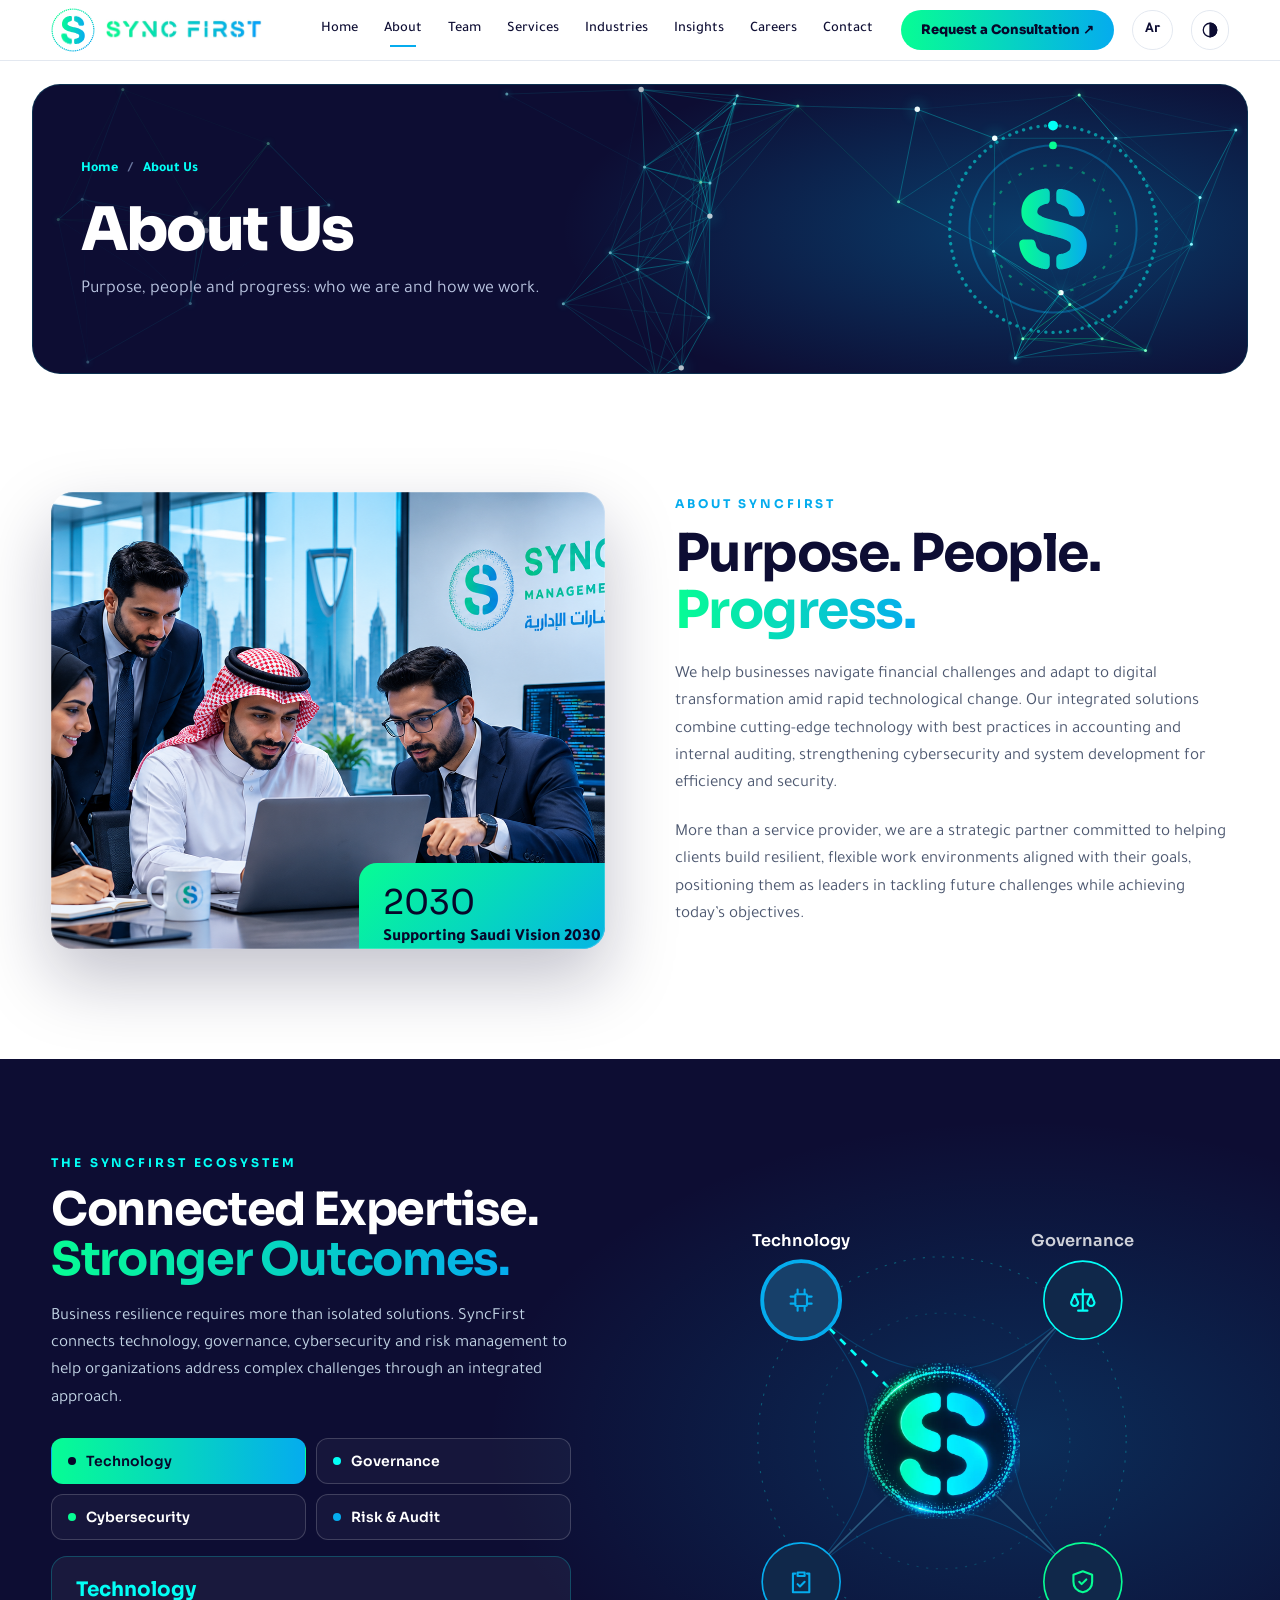
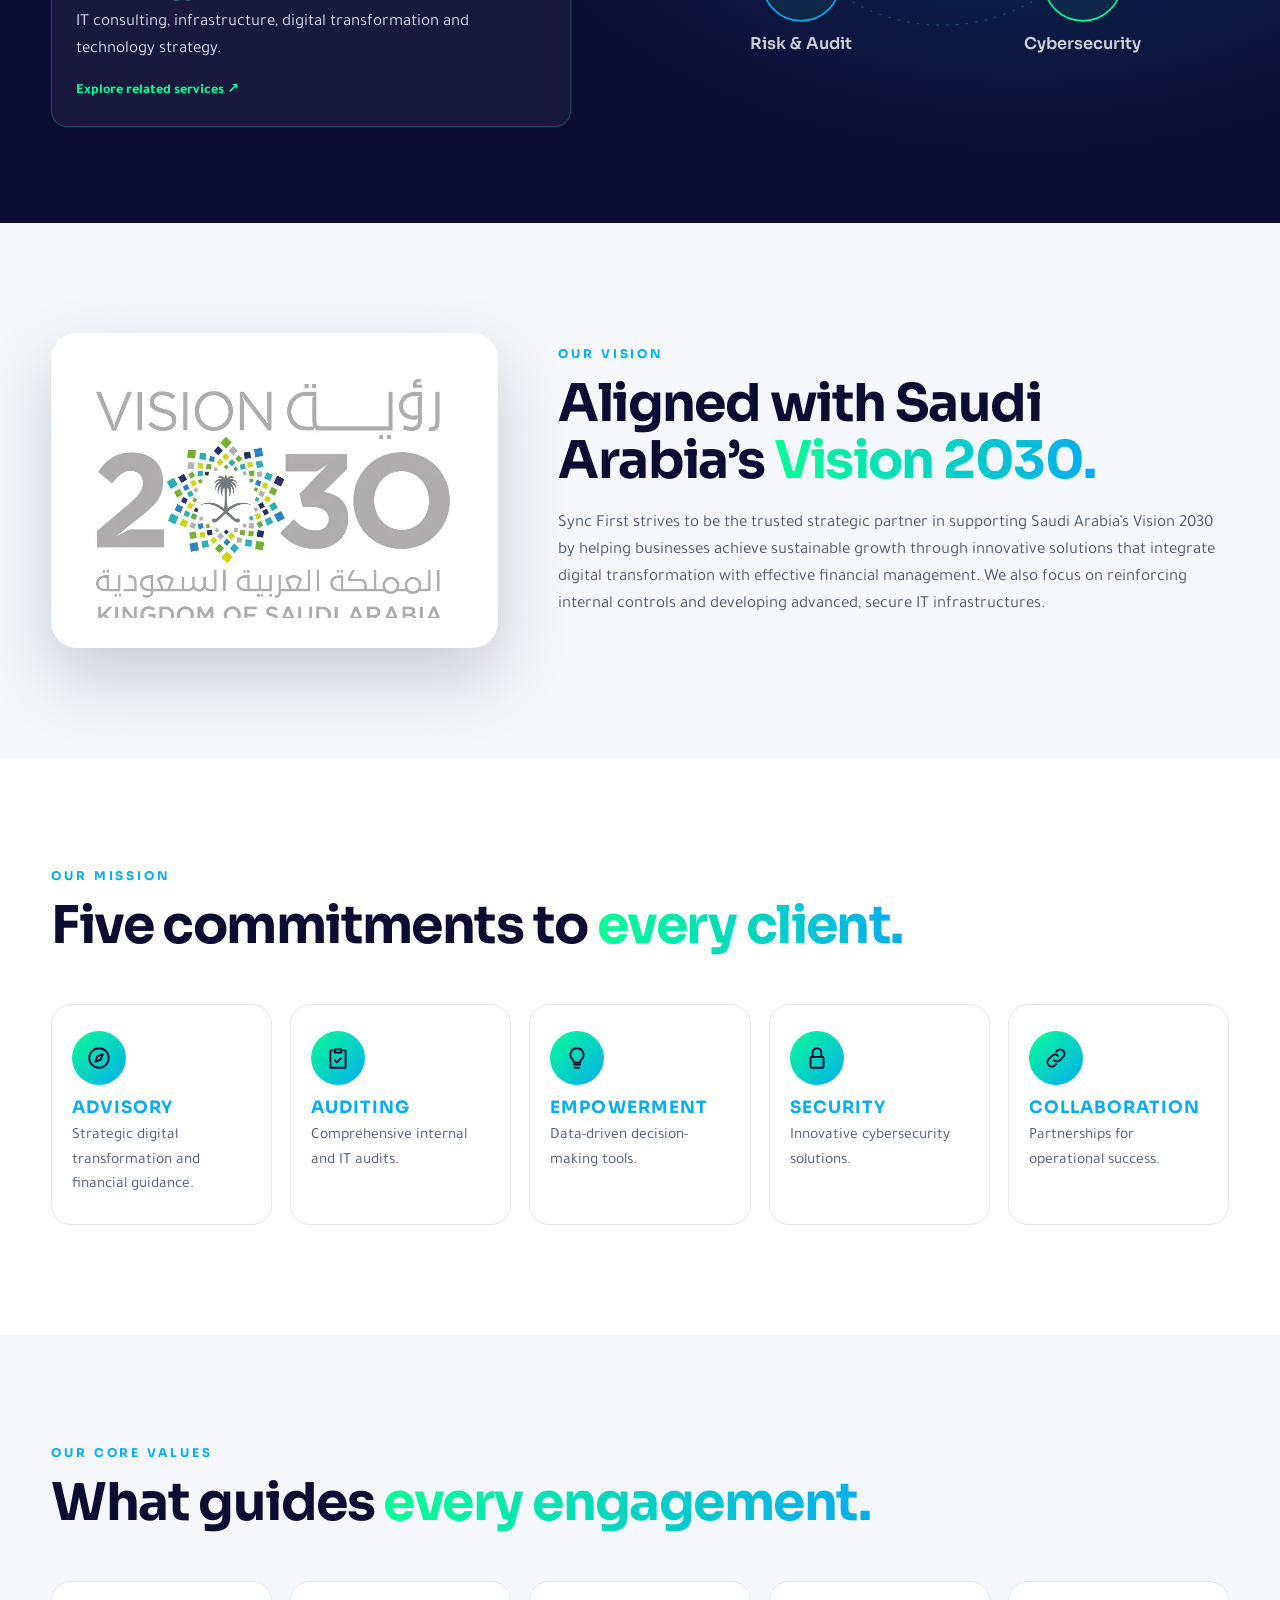
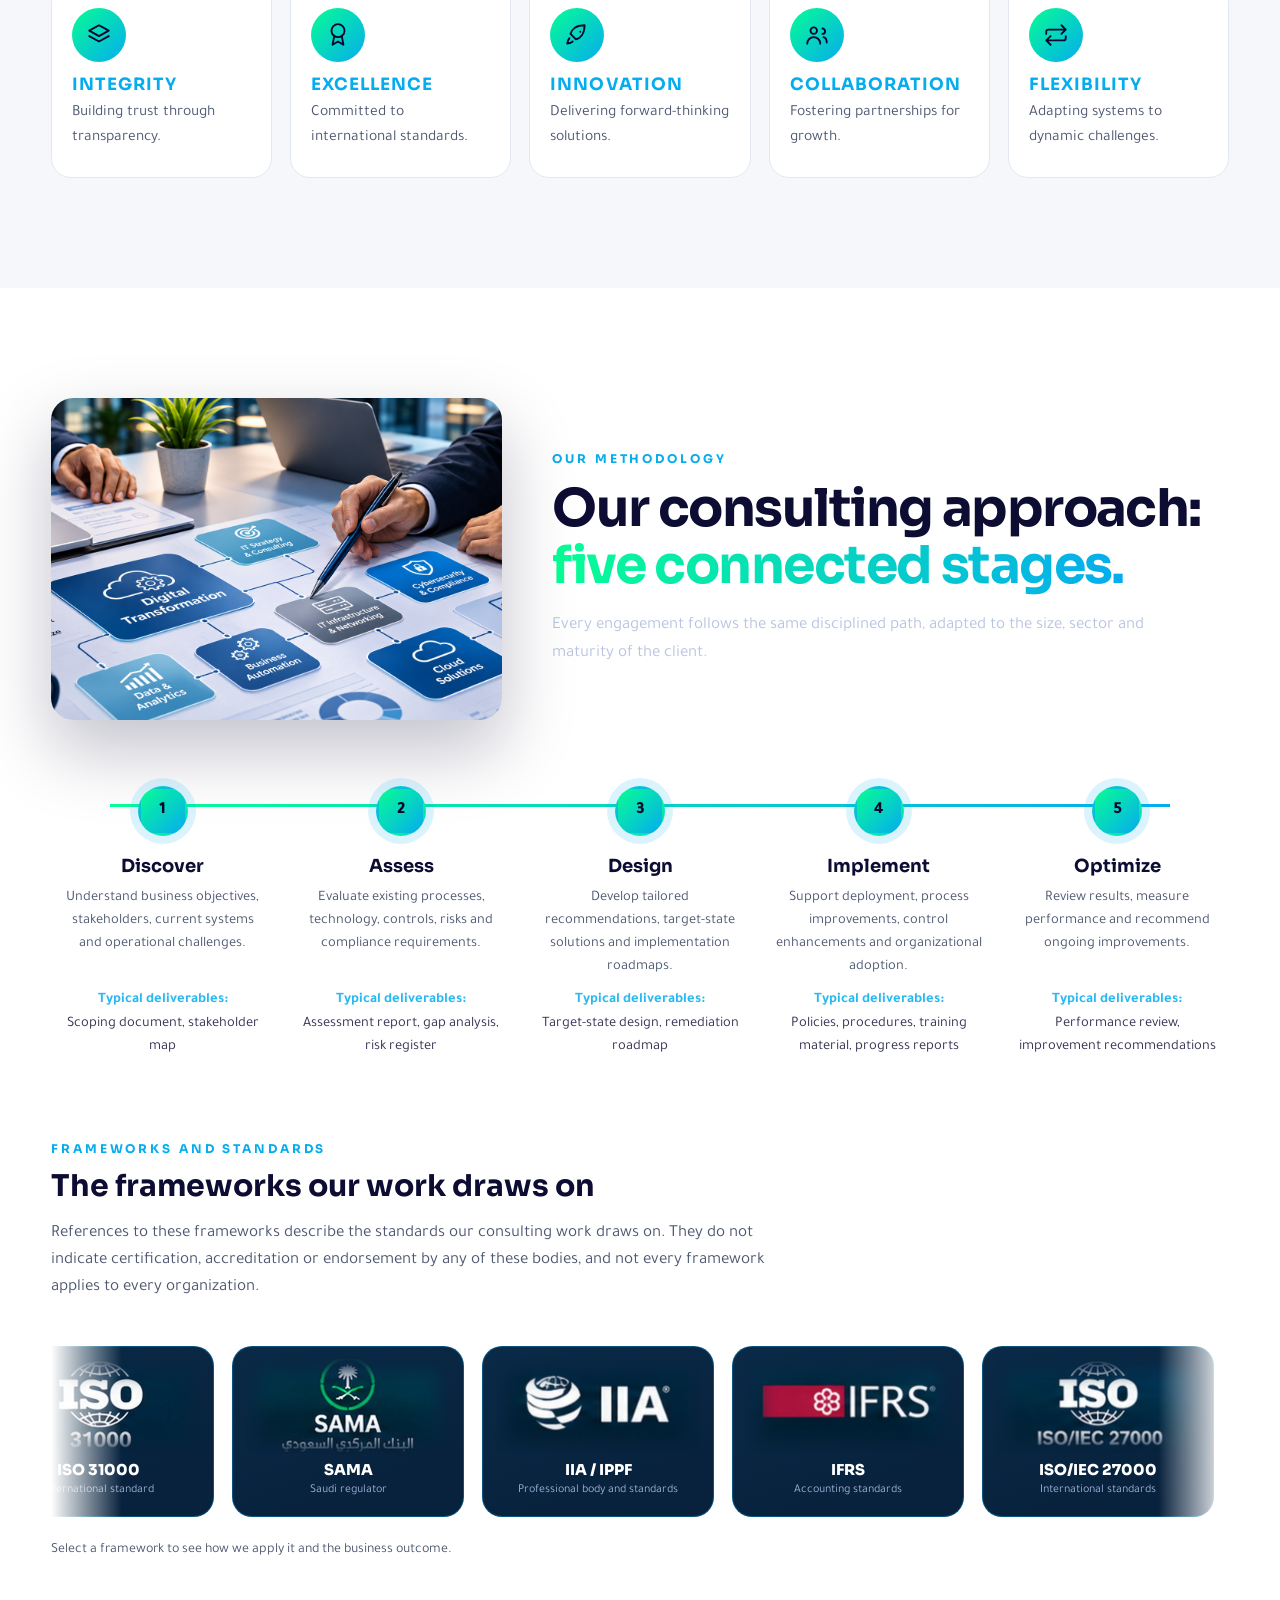
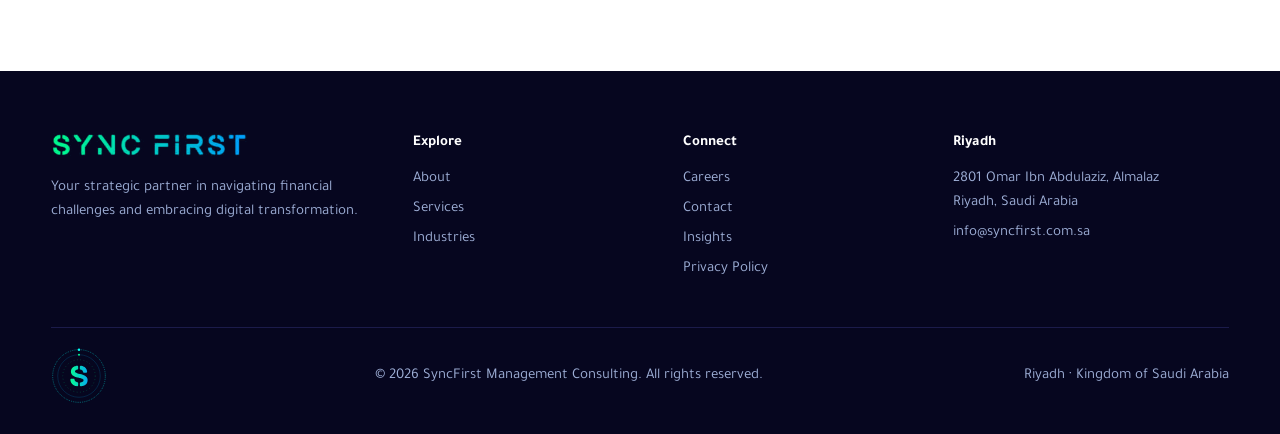
==== commit 18fb40a7: "v14: remove dots, remember language, replay headline, draggable slider" ====
--- a/about/index.html
+++ b/about/index.html
@@ -20,7 +20,7 @@
 <a class="skip" href="#main-content" data-skip>Skip to content</a>
 <header><div class="c nv"><a class="br" href="#home"><svg class="mk" viewBox="0 0 100 100" aria-hidden="true"><circle cx="50" cy="50" r="47.5"/><defs><linearGradient id="sfH" gradientUnits="userSpaceOnUse" x1="16" y1="0" x2="84" y2="0"><stop offset="0" stop-color="#07FD94"/><stop offset="1" stop-color="#05ACEE"/></linearGradient></defs><g transform="translate(10 10) scale(.8)"><path class="sp sb" d="M57.52 90.00C57.23 90.01 57.00 89.99 56.78 89.96C56.55 89.93 56.38 89.90 56.17 89.84C55.97 89.78 55.73 89.69 55.53 89.60C55.33 89.50 55.15 89.39 54.98 89.27C54.80 89.15 54.64 89.01 54.50 88.87C54.35 88.72 54.21 88.56 54.09 88.39C53.96 88.22 53.85 88.04 53.75 87.84C53.65 87.64 53.57 87.43 53.50 87.20C53.43 86.98 53.38 86.76 53.34 86.48C53.30 86.19 53.28 86.53 53.26 85.49C53.25 84.44 53.23 81.38 53.24 80.21C53.26 79.04 53.28 78.93 53.34 78.45C53.39 77.97 53.50 77.60 53.59 77.31C53.68 77.02 53.76 76.91 53.87 76.71C53.99 76.51 54.13 76.32 54.30 76.13C54.47 75.94 54.69 75.74 54.89 75.58C55.10 75.43 55.21 75.33 55.52 75.20C55.82 75.06 55.95 74.95 56.74 74.77C57.52 74.59 59.31 74.33 60.24 74.10C61.17 73.87 61.81 73.59 62.32 73.40C62.83 73.22 62.98 73.14 63.29 72.99C63.60 72.83 63.88 72.69 64.19 72.49C64.50 72.30 64.87 72.04 65.16 71.81C65.44 71.59 65.67 71.40 65.90 71.16C66.12 70.93 66.34 70.66 66.52 70.40C66.70 70.14 66.85 69.88 66.98 69.59C67.11 69.30 67.22 69.00 67.31 68.66C67.41 68.33 67.48 67.98 67.52 67.61C67.57 67.23 67.59 66.79 67.59 66.42C67.59 66.05 67.56 65.69 67.51 65.37C67.45 65.05 67.37 64.75 67.26 64.47C67.15 64.20 67.00 63.96 66.85 63.75C66.70 63.53 66.56 63.38 66.38 63.20C66.20 63.02 66.17 62.95 65.77 62.67C65.37 62.40 64.53 61.85 63.99 61.55C63.46 61.24 63.31 61.14 62.57 60.82C61.84 60.50 60.96 60.09 59.59 59.63C58.23 59.16 56.18 58.53 54.37 58.03C52.55 57.53 50.27 57.00 48.69 56.63C47.10 56.25 46.32 56.15 44.86 55.78C43.39 55.42 41.08 54.78 39.88 54.43C38.69 54.09 38.56 54.03 37.68 53.73C36.80 53.43 35.49 52.97 34.61 52.63C33.73 52.29 33.05 52.00 32.39 51.69C31.72 51.39 31.34 51.20 30.62 50.80C29.90 50.41 28.89 49.84 28.08 49.30C27.26 48.77 26.43 48.17 25.72 47.61C25.02 47.05 24.38 46.47 23.84 45.95C23.31 45.43 22.93 44.99 22.52 44.50C22.11 44.00 21.77 43.60 21.39 42.97C21.00 42.35 20.51 41.37 20.21 40.73C19.92 40.10 19.81 39.79 19.63 39.17C19.44 38.56 19.23 37.77 19.10 37.04C18.97 36.31 18.89 35.60 18.84 34.78C18.78 33.96 18.75 32.95 18.77 32.12C18.78 31.28 18.84 30.56 18.95 29.78C19.05 29.00 19.18 28.26 19.39 27.44C19.60 26.62 19.95 25.56 20.21 24.85C20.46 24.13 20.59 23.82 20.93 23.17C21.27 22.51 21.76 21.63 22.23 20.92C22.70 20.22 23.20 19.58 23.76 18.92C24.33 18.26 25.00 17.55 25.61 16.98C26.22 16.40 26.70 16.00 27.41 15.49C28.11 14.97 28.97 14.37 29.84 13.87C30.71 13.37 31.89 12.81 32.61 12.47C33.32 12.13 33.33 12.12 34.14 11.85C34.94 11.58 36.24 11.13 37.43 10.85C38.62 10.56 40.45 10.28 41.28 10.14C42.11 10.00 42.08 10.03 42.40 10.01C42.73 9.99 42.98 10.00 43.22 10.02C43.47 10.03 43.68 10.07 43.88 10.11C44.09 10.16 44.29 10.22 44.47 10.29C44.65 10.36 44.80 10.44 44.97 10.54C45.14 10.65 45.32 10.78 45.47 10.93C45.63 11.07 45.77 11.22 45.89 11.39C46.02 11.56 46.13 11.74 46.23 11.93C46.33 12.13 46.40 12.23 46.50 12.56C46.59 12.89 46.72 13.38 46.78 13.91C46.84 14.44 46.84 14.61 46.85 15.73C46.86 16.85 46.84 19.64 46.83 20.64C46.81 21.63 46.78 21.37 46.74 21.68C46.70 21.99 46.64 22.27 46.57 22.52C46.50 22.76 46.44 22.95 46.33 23.16C46.23 23.37 46.09 23.59 45.95 23.79C45.80 23.98 45.62 24.16 45.45 24.30C45.29 24.45 45.20 24.54 44.94 24.68C44.68 24.81 44.52 24.93 43.88 25.13C43.24 25.33 41.91 25.61 41.08 25.88C40.26 26.14 39.39 26.52 38.91 26.73C38.42 26.94 38.41 26.97 38.16 27.12C37.91 27.27 37.64 27.45 37.40 27.63C37.16 27.80 36.91 28.00 36.70 28.19C36.49 28.38 36.32 28.55 36.13 28.76C35.94 28.97 35.72 29.22 35.56 29.45C35.39 29.69 35.26 29.91 35.14 30.17C35.02 30.42 34.92 30.69 34.83 31.00C34.74 31.31 34.66 31.71 34.61 32.04C34.55 32.36 34.53 32.65 34.52 32.93C34.52 33.21 34.53 33.47 34.57 33.71C34.61 33.95 34.68 34.17 34.77 34.39C34.87 34.61 34.94 34.77 35.16 35.02C35.37 35.27 35.69 35.60 36.05 35.89C36.41 36.19 36.76 36.45 37.32 36.77C37.88 37.10 38.76 37.54 39.41 37.85C40.05 38.15 40.26 38.26 41.19 38.59C42.12 38.92 42.74 39.23 45.00 39.84C47.25 40.45 52.29 41.65 54.70 42.27C57.11 42.89 57.83 43.10 59.47 43.57C61.11 44.04 62.95 44.53 64.54 45.07C66.13 45.61 67.76 46.28 68.99 46.82C70.22 47.35 71.06 47.81 71.95 48.29C72.83 48.77 73.64 49.25 74.33 49.70C75.02 50.14 75.49 50.49 76.09 50.97C76.69 51.45 77.34 52.01 77.90 52.57C78.46 53.13 78.95 53.69 79.44 54.31C79.93 54.94 80.45 55.71 80.84 56.33C81.23 56.95 81.50 57.44 81.77 58.05C82.05 58.65 82.31 59.33 82.51 59.96C82.72 60.60 82.86 61.13 83.00 61.88C83.13 62.63 83.26 63.62 83.32 64.46C83.38 65.30 83.39 66.04 83.36 66.90C83.33 67.76 83.27 68.72 83.16 69.59C83.04 70.47 82.87 71.35 82.68 72.15C82.49 72.95 82.27 73.62 82.00 74.37C81.72 75.13 81.40 75.94 81.02 76.69C80.65 77.43 80.22 78.14 79.75 78.82C79.28 79.51 78.77 80.16 78.19 80.81C77.62 81.45 76.93 82.14 76.30 82.71C75.67 83.28 75.15 83.70 74.41 84.23C73.67 84.75 72.60 85.41 71.86 85.84C71.11 86.28 70.78 86.46 69.93 86.83C69.08 87.20 67.67 87.75 66.75 88.07C65.83 88.39 65.09 88.58 64.41 88.77C63.73 88.95 63.40 89.02 62.67 89.17C61.94 89.33 60.72 89.56 60.02 89.68C59.32 89.81 58.91 89.87 58.49 89.92C58.08 89.97 57.80 89.99 57.52 90.00Z"/><path class="sp st" d="M78.17 37.43C77.74 37.49 77.68 37.54 76.38 37.56C75.07 37.59 71.58 37.59 70.32 37.57C69.05 37.54 69.15 37.46 68.80 37.41C68.44 37.36 68.39 37.31 68.20 37.24C68.01 37.18 67.90 37.14 67.68 37.00C67.46 36.86 67.12 36.63 66.89 36.40C66.66 36.17 66.44 35.86 66.29 35.61C66.14 35.37 66.14 35.42 65.98 34.91C65.81 34.40 65.50 33.18 65.29 32.56C65.09 31.94 64.97 31.62 64.77 31.20C64.56 30.77 64.35 30.37 64.08 29.99C63.80 29.61 63.48 29.24 63.13 28.91C62.79 28.58 62.46 28.32 62.02 28.01C61.57 27.69 61.05 27.33 60.47 27.02C59.89 26.72 59.35 26.49 58.53 26.19C57.70 25.88 56.12 25.41 55.50 25.17C54.87 24.93 55.01 24.92 54.78 24.75C54.56 24.57 54.31 24.31 54.14 24.12C53.98 23.93 53.89 23.76 53.79 23.59C53.70 23.41 53.63 23.26 53.56 23.06C53.49 22.85 53.43 22.60 53.38 22.36C53.33 22.11 53.31 22.71 53.28 21.59C53.26 20.46 53.22 16.94 53.24 15.61C53.25 14.29 53.32 14.08 53.37 13.63C53.41 13.18 53.47 13.12 53.53 12.91C53.59 12.70 53.65 12.55 53.74 12.37C53.83 12.18 53.95 11.99 54.07 11.81C54.19 11.64 54.34 11.47 54.47 11.33C54.61 11.19 54.73 11.08 54.88 10.98C55.03 10.87 55.20 10.77 55.36 10.70C55.52 10.63 55.64 10.58 55.83 10.54C56.01 10.49 56.21 10.45 56.47 10.42C56.73 10.40 57.07 10.38 57.40 10.39C57.73 10.39 57.79 10.36 58.45 10.47C59.10 10.57 60.65 10.86 61.32 11.00C62.00 11.15 61.85 11.13 62.51 11.33C63.16 11.54 64.52 11.98 65.26 12.25C66.00 12.52 66.21 12.61 66.95 12.96C67.69 13.32 68.74 13.80 69.70 14.38C70.66 14.96 72.05 15.99 72.68 16.45C73.32 16.91 73.16 16.82 73.51 17.14C73.87 17.46 74.32 17.85 74.82 18.36C75.31 18.88 76.05 19.70 76.49 20.23C76.93 20.75 77.15 21.07 77.47 21.53C77.79 21.99 78.14 22.54 78.41 22.99C78.67 23.44 78.82 23.73 79.06 24.23C79.31 24.72 79.65 25.46 79.86 25.96C80.07 26.47 80.15 26.73 80.32 27.27C80.48 27.82 80.73 28.68 80.87 29.25C81.01 29.82 81.09 30.23 81.17 30.71C81.26 31.20 81.33 31.72 81.37 32.16C81.41 32.59 81.43 32.96 81.43 33.30C81.43 33.64 81.41 33.93 81.37 34.20C81.33 34.46 81.29 34.67 81.21 34.91C81.13 35.14 81.02 35.37 80.89 35.60C80.75 35.82 80.59 36.04 80.40 36.24C80.20 36.45 79.95 36.66 79.71 36.82C79.47 36.98 79.22 37.11 78.96 37.21C78.71 37.31 78.60 37.37 78.17 37.43Z"/><path class="sp sl" d="M42.86 89.73C42.64 89.74 42.48 89.73 42.24 89.70C42.00 89.68 42.05 89.69 41.40 89.57C40.76 89.44 39.15 89.13 38.36 88.95C37.56 88.78 37.47 88.77 36.65 88.51C35.83 88.25 34.51 87.85 33.44 87.42C32.38 86.99 31.17 86.38 30.27 85.91C29.37 85.45 28.79 85.10 28.03 84.61C27.28 84.13 26.30 83.42 25.74 82.99C25.18 82.56 25.01 82.37 24.65 82.05C24.30 81.73 23.95 81.39 23.63 81.06C23.30 80.73 23.00 80.40 22.71 80.07C22.43 79.75 22.24 79.53 21.92 79.10C21.59 78.67 21.13 78.04 20.76 77.47C20.40 76.91 20.00 76.21 19.73 75.72C19.46 75.23 19.39 75.08 19.14 74.54C18.90 74.00 18.51 73.11 18.27 72.50C18.04 71.90 17.88 71.38 17.73 70.90C17.58 70.41 17.53 70.22 17.39 69.60C17.25 68.98 17.03 67.91 16.90 67.18C16.78 66.44 16.69 65.68 16.65 65.19C16.60 64.69 16.62 64.50 16.64 64.20C16.66 63.90 16.70 63.65 16.78 63.37C16.85 63.10 16.97 62.81 17.09 62.56C17.22 62.31 17.38 62.08 17.55 61.88C17.72 61.67 17.91 61.48 18.12 61.31C18.33 61.14 18.56 60.99 18.82 60.87C19.07 60.74 19.35 60.64 19.65 60.56C19.94 60.48 20.14 60.43 20.60 60.39C21.06 60.35 21.11 60.33 22.41 60.33C23.71 60.32 27.17 60.33 28.39 60.37C29.61 60.41 29.39 60.50 29.71 60.56C30.03 60.62 30.11 60.67 30.29 60.74C30.47 60.81 30.58 60.85 30.80 60.99C31.01 61.14 31.34 61.36 31.58 61.60C31.81 61.85 32.05 62.19 32.21 62.48C32.38 62.78 32.41 62.78 32.57 63.39C32.74 64.00 33.04 65.47 33.23 66.14C33.42 66.82 33.49 67.00 33.70 67.45C33.90 67.90 34.23 68.45 34.47 68.83C34.70 69.20 34.91 69.44 35.12 69.69C35.33 69.94 35.39 70.05 35.72 70.35C36.05 70.65 36.66 71.16 37.11 71.49C37.56 71.82 37.87 72.04 38.43 72.32C38.99 72.61 39.45 72.82 40.46 73.19C41.48 73.57 43.70 74.27 44.51 74.59C45.31 74.90 45.06 74.87 45.30 75.06C45.54 75.24 45.77 75.50 45.93 75.69C46.09 75.89 46.17 76.04 46.27 76.23C46.38 76.42 46.47 76.63 46.54 76.85C46.61 77.07 46.67 77.29 46.72 77.56C46.77 77.82 46.81 77.30 46.83 78.46C46.85 79.61 46.85 83.28 46.84 84.48C46.84 85.68 46.81 85.33 46.78 85.68C46.74 86.02 46.69 86.28 46.64 86.54C46.59 86.80 46.53 87.02 46.45 87.24C46.37 87.45 46.28 87.66 46.18 87.85C46.08 88.04 45.96 88.22 45.83 88.38C45.69 88.54 45.54 88.69 45.38 88.82C45.22 88.96 45.04 89.08 44.86 89.18C44.67 89.29 44.46 89.38 44.25 89.46C44.04 89.54 43.81 89.61 43.58 89.65C43.35 89.70 43.09 89.72 42.86 89.73Z"/></g></svg><img class="wm" src="../assets/images/logo-wordmark.png" width="150" height="24" alt="SYNC FIRST"></a>
 <nav id="nav" aria-label="Primary"><a href="#home">Home</a><a href="#about">About</a><a href="#team">Team</a><a href="#services">Services</a><a href="#industries">Industries</a><a href="#insights">Insights</a><a href="#careers">Careers</a><a href="#contact">Contact</a></nav>
-<a class="btn g" href="#contact">Request a Consultation ↗</a><button id="lg" aria-label="Language">Ar.</button><button id="th" aria-label="Toggle theme" data-i="half"></button><button id="bg" aria-label="Menu" aria-controls="nav" aria-expanded="false" data-i="menu"></button></div></header>
+<a class="btn g" href="#contact">Request a Consultation ↗</a><button id="lg" aria-label="Language">Ar</button><button id="th" aria-label="Toggle theme" data-i="half"></button><button id="bg" aria-label="Menu" aria-controls="nav" aria-expanded="false" data-i="menu"></button></div></header>
 
 <main id="main-content" tabindex="-1">
 <section id="pbn" hidden><div class="c"><div class="bc"><a href="#home">Home</a><i>/</i><span id="bcp"></span></div><h1 id="pbt"></h1><p id="pbs"></p></div></section>
--- a/assets/css/refine.css
+++ b/assets/css/refine.css
@@ -116,10 +116,9 @@
 }
 
 /* Frameworks: auto-moving logo slider */
-.fws{margin-top:34px;overflow:hidden;direction:ltr;padding:10px 0 16px;-webkit-mask-image:linear-gradient(90deg,transparent,#000 6%,#000 94%,transparent);mask-image:linear-gradient(90deg,transparent,#000 6%,#000 94%,transparent)}
-.fwt{display:flex;gap:18px;width:max-content;animation:fwm 70s linear infinite}
-@media(hover:hover){.fws:not(.rs):hover .fwt{animation-play-state:paused}}
-.fws:has(.fwk:focus-visible) .fwt{animation-play-state:paused}
+.fws{margin-top:34px;overflow-x:auto;overflow-y:hidden;scrollbar-width:none;-webkit-overflow-scrolling:touch;cursor:grab;direction:ltr;padding:10px 0 16px;-webkit-mask-image:linear-gradient(90deg,transparent,#000 6%,#000 94%,transparent);mask-image:linear-gradient(90deg,transparent,#000 6%,#000 94%,transparent)}
+.fws::-webkit-scrollbar{display:none}.fws.dg{cursor:grabbing;user-select:none}.fwk img{-webkit-user-drag:none;user-select:none}
+.fwt{display:flex;gap:18px;width:max-content}
 @keyframes fwm{to{transform:translateX(calc(-50% - 9px))}}
 .fwk{flex:none;width:232px;display:flex;flex-direction:column;align-items:center;gap:2px;padding:12px 12px 16px;border-radius:20px;border:1px solid rgba(5,172,238,.35);background:linear-gradient(160deg,#0a2a47,#08213c 85%);color:#fff;cursor:pointer;text-align:center;font:inherit;transition:transform .3s,box-shadow .3s,border-color .3s}
 .fwk:hover,.fwk:focus-visible{transform:translateY(-6px);border-color:var(--cyan);box-shadow:0 18px 38px rgba(5,172,238,.28);outline:none}
@@ -129,4 +128,4 @@
 .fwk small{font-size:12px;color:#9fb0d8}
 .fwhint{margin:6px 0 0;color:var(--mut);font-size:14px}
 @media(max-width:640px){.fwk{width:190px}}
-@media(prefers-reduced-motion:reduce){.fws{overflow-x:auto}.fwt{animation:none!important}}
+
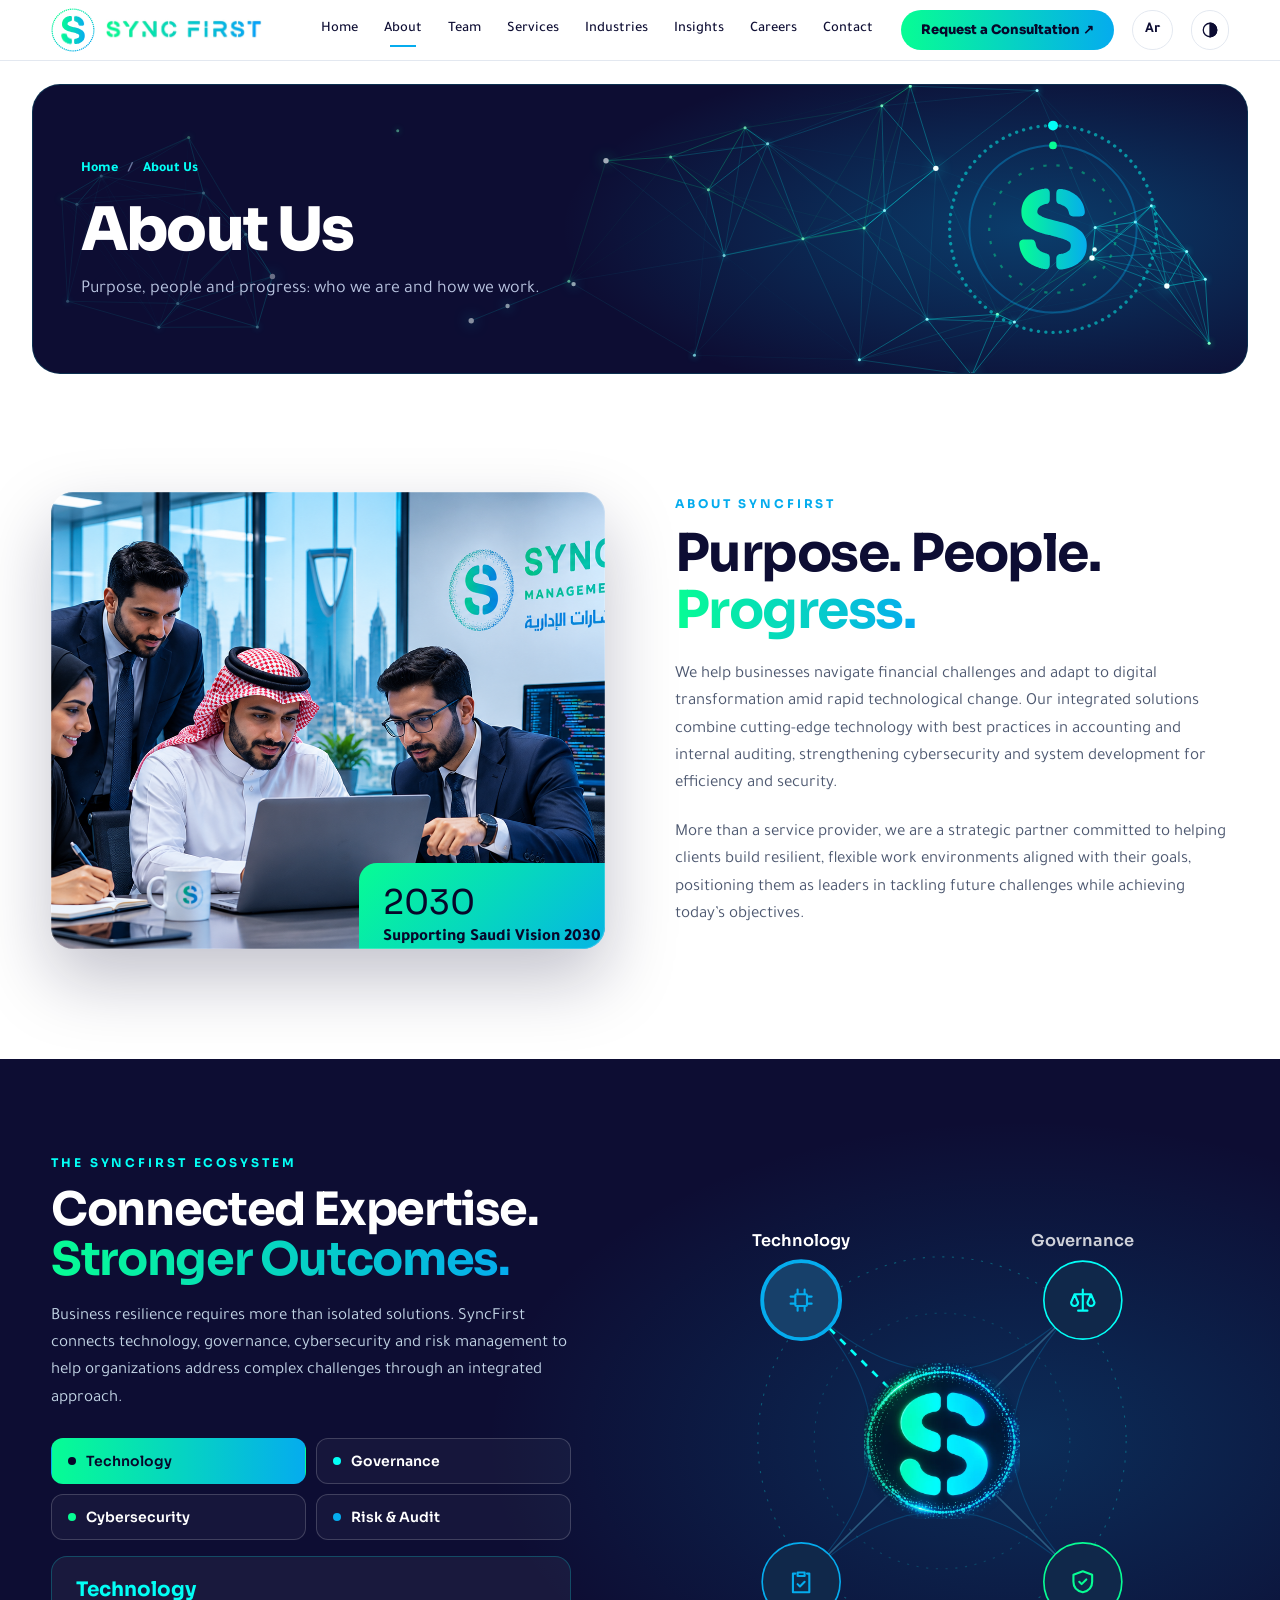
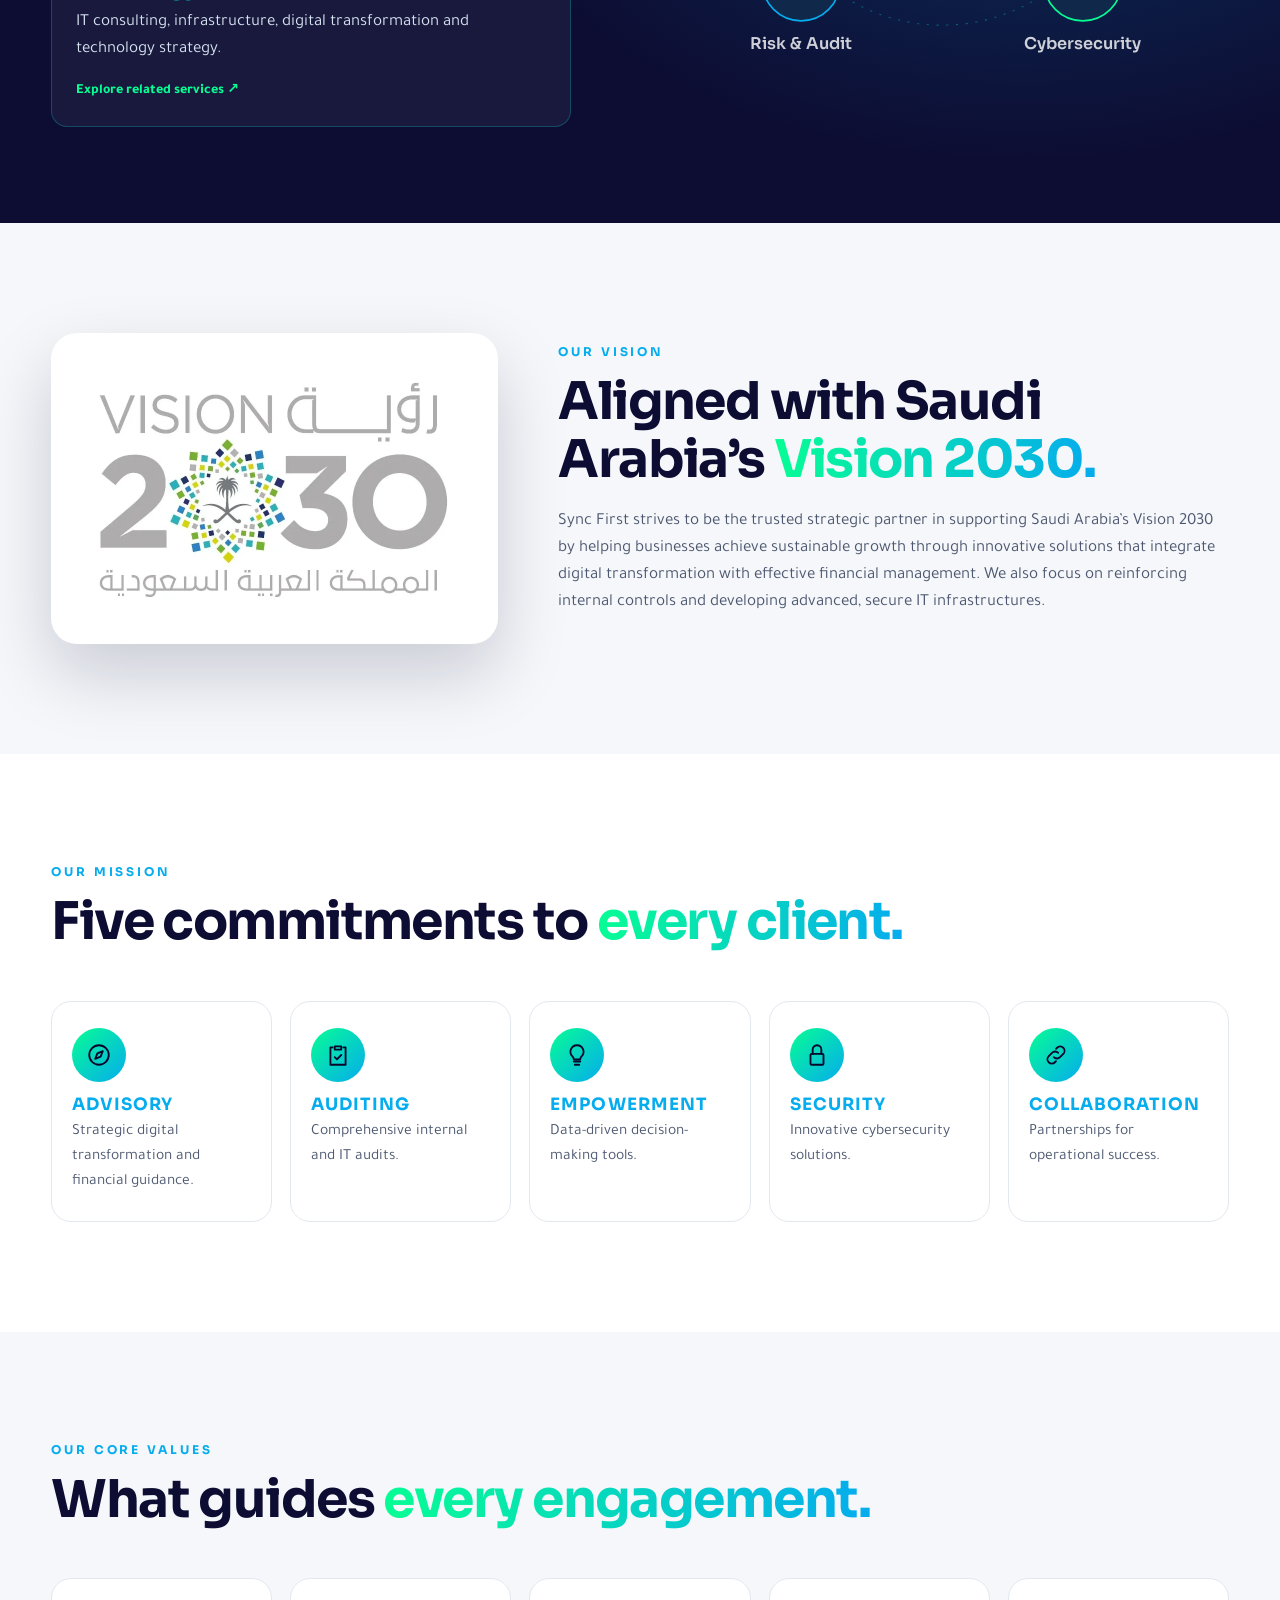
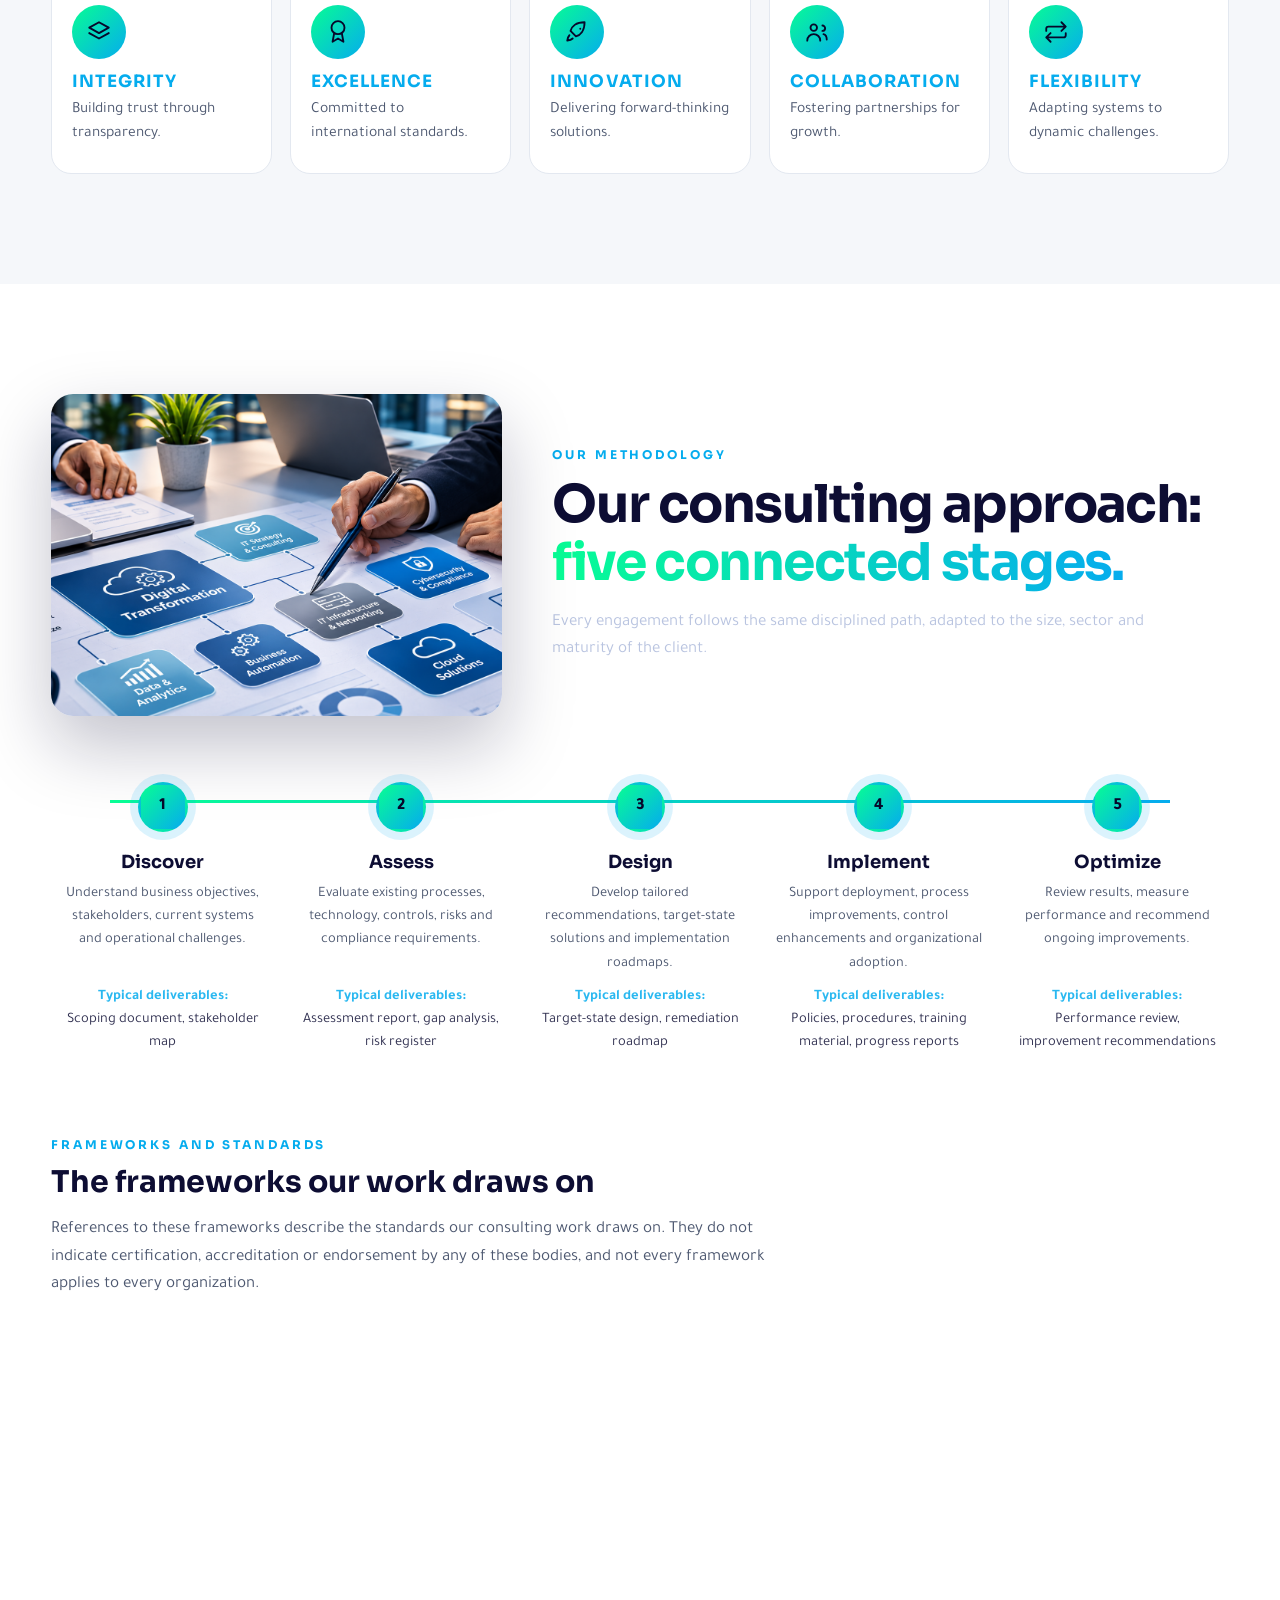
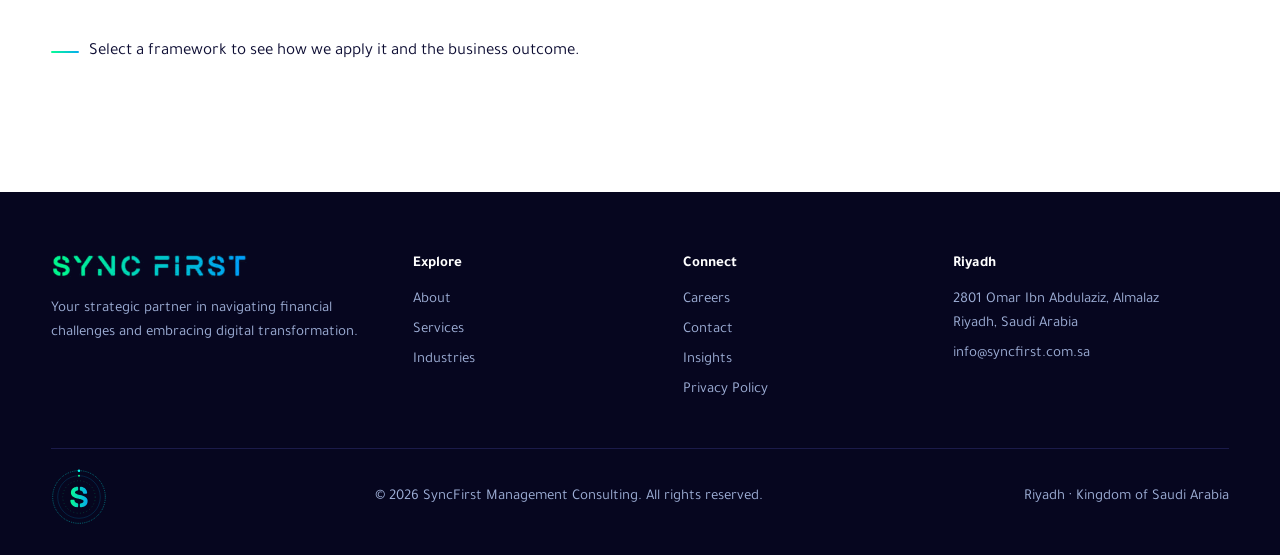
==== commit a4a9bbb1: "v14: remove framework logos, redesign slider, fix Vision 2030 sizing, fix careers email" ====
--- a/about/index.html
+++ b/about/index.html
@@ -44,7 +44,7 @@
 <div class="bigt" data-p="home"><div><span>Audit · Risk · Security · Governance · Digital · Strategy ·</span><span>Audit · Risk · Security · Governance · Digital · Strategy ·</span></div></div>
 <section class="sec ch" data-p="home"><img src="../assets/images/challenges-bg.webp" loading="lazy" decoding="async" alt=""><div class="c" style="position:relative"><span class="eb" style="color:var(--cyan)">Business challenges</span><h2 class="rv">Business Challenges <span class="grad">We Help Address</span></h2><p class="rv lead-p">Each challenge below links to the SyncFirst service line that addresses it.</p><div class="chg" id="chg"></div></div></section>
 
-<section class="sec tint" data-p="about"><div class="c"><div class="vz"><div class="vl rv rl"><img src="../assets/images/vision-2030.webp" loading="lazy" decoding="async" alt="Saudi Vision 2030"></div><div class="rv rr"><span class="eb">Our vision</span><h2>Aligned with Saudi Arabia’s <span class="grad">Vision 2030.</span></h2><p style="color:var(--mut);margin-top:20px">Sync First strives to be the trusted strategic partner in supporting Saudi Arabia’s Vision 2030 by helping businesses achieve sustainable growth through innovative solutions that integrate digital transformation with effective financial management. We also focus on reinforcing internal controls and developing advanced, secure IT infrastructures.</p></div></div></div></section>
+<section class="sec tint" data-p="about"><div class="c"><div class="vz"><div class="vl rv rl"><img src="../assets/images/vision-2030.webp" loading="lazy" decoding="async" width="720" height="448" alt="Saudi Vision 2030"></div><div class="rv rr"><span class="eb">Our vision</span><h2>Aligned with Saudi Arabia’s <span class="grad">Vision 2030.</span></h2><p style="color:var(--mut);margin-top:20px">Sync First strives to be the trusted strategic partner in supporting Saudi Arabia’s Vision 2030 by helping businesses achieve sustainable growth through innovative solutions that integrate digital transformation with effective financial management. We also focus on reinforcing internal controls and developing advanced, secure IT infrastructures.</p></div></div></div></section>
 <section class="sec" data-p="about"><div class="c"><div class="sh rv"><div><span class="eb">Our mission</span><h2>Five commitments to <span class="grad">every client.</span></h2></div></div><div class="mi" id="msn"></div></div></section>
 <section class="sec tint" data-p="about"><div class="c"><div class="sh rv"><div><span class="eb">Our core values</span><h2>What guides <span class="grad">every engagement.</span></h2></div></div><div class="mi" id="vals"></div></div></section>
 <section class="sec" data-p="about" id="approach"><div class="c"><div class="apw"><div class="ph rv rl"><img src="../assets/images/approach.webp" loading="lazy" decoding="async" alt="Strategic planning on a shared workspace"></div><div class="rv rr"><span class="eb">Our methodology</span><h2>Our consulting approach: <span class="grad">five connected stages.</span></h2><p class="lead-p" style="margin-top:18px">Every engagement follows the same disciplined path, adapted to the size, sector and maturity of the client.</p></div></div><div class="ap" id="ap"></div><div id="fwx"></div></div></section>
@@ -58,11 +58,11 @@
 <section class="sec" data-p="insights" id="cases"></section>
 <section class="sec tint" data-p="insights" id="insights"><div class="c"><div class="sh rv"><div><span class="eb">Insights &amp; perspectives</span><h2>Thought leadership and <span class="grad">latest trends.</span></h2></div></div><div class="ig" id="ig"></div></div></section>
 
-<section class="sec ca" data-p="careers" id="careers"><img src="../assets/images/careers-team.webp" width="900" height="344" loading="lazy" decoding="async" alt="Colleagues collaborating"><div class="c"><span class="eb" style="color:var(--cyan)">Careers</span><h2 class="rv">Be part of a <span class="grad">brighter future.</span></h2><p class="rv" style="margin:22px 0 30px">Build your career in an environment driven by integrity, collaboration, innovation and meaningful impact. Grow through complex work, make a real difference, and bring your own perspective.</p><div class="perks rv"><span data-i="award">Meaningful work</span><span data-i="rocket">Professional growth</span><span data-i="users">Collaborative culture</span></div><a class="btn g rv" href="mailto:careers@syncfirst.sa?subject=Career enquiry">Introduce yourself ↗</a></div></section>
+<section class="sec ca" data-p="careers" id="careers"><img src="../assets/images/careers-team.webp" width="900" height="344" loading="lazy" decoding="async" alt="Colleagues collaborating"><div class="c"><span class="eb" style="color:var(--cyan)">Careers</span><h2 class="rv">Be part of a <span class="grad">brighter future.</span></h2><p class="rv" style="margin:22px 0 30px">Build your career in an environment driven by integrity, collaboration, innovation and meaningful impact. Grow through complex work, make a real difference, and bring your own perspective.</p><div class="perks rv"><span data-i="award">Meaningful work</span><span data-i="rocket">Professional growth</span><span data-i="users">Collaborative culture</span></div><a class="btn g rv" href="mailto:careers@syncfirst.com.sa?subject=Career enquiry">Introduce yourself ↗</a></div></section>
 <section class="sec cw" data-p="careers"><div class="c"><div class="cwh"><div><span class="eb">Why SyncFirst</span><h2>A career that<br><span class="grad">grows with you.</span></h2></div><p>We bring together diverse expertise, a culture of continuous learning and a shared commitment to excellence. At SyncFirst, you will work on high-impact engagements across governance, risk, cybersecurity, technology and transformation, in a supportive and inclusive environment.</p></div>
 <div class="cwg"><article><svg class="cwi" viewBox="0 0 48 48" fill="none" stroke="currentColor" stroke-width="2.4" stroke-linecap="round" stroke-linejoin="round" aria-hidden="true"><circle cx="22" cy="26" r="16"/><circle cx="22" cy="26" r="10"/><circle cx="22" cy="26" r="4"/><path d="M22 26 40 8M34 8h6v6"/></svg><h3>Purposeful impact</h3><p>Contribute to client success and to the wider development of organizations in Saudi Arabia.</p></article><article><svg class="cwi" viewBox="0 0 48 48" fill="none" stroke="currentColor" stroke-width="2.4" stroke-linecap="round" stroke-linejoin="round" aria-hidden="true"><rect x="5" y="30" width="8" height="12" rx="1.5"/><rect x="19" y="20" width="8" height="22" rx="1.5"/><rect x="33" y="8" width="8" height="34" rx="1.5"/></svg><h3>Continuous learning</h3><p>Build new skills, gain recognized expertise and stay ahead of industry trends.</p></article><article><svg class="cwi" viewBox="0 0 48 48" fill="none" stroke="currentColor" stroke-width="2.4" stroke-linecap="round" stroke-linejoin="round" aria-hidden="true"><circle cx="17" cy="14" r="6.5"/><path d="M4 40c0-8 5-13 13-13s13 5 13 13"/><circle cx="34" cy="17" r="5"/><path d="M34 28c6 0 10 4.5 10 11"/></svg><h3>Collaborative teams</h3><p>Work with experienced professionals who value knowledge sharing and teamwork.</p></article><article><svg class="cwi" viewBox="0 0 48 48" fill="none" stroke="currentColor" stroke-width="2.4" stroke-linecap="round" stroke-linejoin="round" aria-hidden="true"><path d="M24 43V22"/><path d="M24 26C13 26 8 19 8 9c11 0 16 6 16 17Z"/><path d="M24 22c0-9 5-14 16-14 0 9-5 15-16 15"/></svg><h3>Career development</h3><p>Clear growth paths and opportunities to take on greater responsibility.</p></article></div></div></section>
 <section class="sec cl2" data-p="careers"><div class="c"><div class="clp"><figure class="clf"><img src="../assets/images/careers-life.webp" width="1000" height="325" loading="lazy" decoding="async" alt="Riyadh skyline at dusk"></figure><div class="clt"><span class="eb">Our people</span><h2>Life at <span class="grad">SyncFirst</span></h2><p>A supportive, respectful and high-performing workplace where people are empowered to learn, collaborate and make a difference.</p><ul><li><svg viewBox="0 0 24 24" aria-hidden="true"><circle cx="12" cy="12" r="11" fill="currentColor"/><path d="m7 12.5 3.2 3.2L17 9" fill="none" stroke="#06143a" stroke-width="2.4" stroke-linecap="round" stroke-linejoin="round"/></svg><span>A culture built on integrity and trust</span></li><li><svg viewBox="0 0 24 24" aria-hidden="true"><circle cx="12" cy="12" r="11" fill="currentColor"/><path d="m7 12.5 3.2 3.2L17 9" fill="none" stroke="#06143a" stroke-width="2.4" stroke-linecap="round" stroke-linejoin="round"/></svg><span>Exposure to diverse industries and complex challenges</span></li><li><svg viewBox="0 0 24 24" aria-hidden="true"><circle cx="12" cy="12" r="11" fill="currentColor"/><path d="m7 12.5 3.2 3.2L17 9" fill="none" stroke="#06143a" stroke-width="2.4" stroke-linecap="round" stroke-linejoin="round"/></svg><span>Mentorship and knowledge sharing</span></li><li><svg viewBox="0 0 24 24" aria-hidden="true"><circle cx="12" cy="12" r="11" fill="currentColor"/><path d="m7 12.5 3.2 3.2L17 9" fill="none" stroke="#06143a" stroke-width="2.4" stroke-linecap="round" stroke-linejoin="round"/></svg><span>A strong focus on professional and personal growth</span></li></ul></div></div></div></section>
-<section class="sec cj" data-p="careers"><div class="c"><div class="cjb"><svg class="cjm" viewBox="0 0 48 48" fill="none" stroke="currentColor" stroke-width="2.4" stroke-linecap="round" stroke-linejoin="round" aria-hidden="true"><rect x="5" y="9" width="38" height="30" rx="4"/><path d="m6 13 18 14 18-14"/></svg><div class="cjt"><h2>Interested in joining SyncFirst?</h2><p>Share your profile with us, and we’ll get in touch when a suitable opportunity arises.</p></div><a class="btn g" href="mailto:careers@syncfirst.sa?subject=Career enquiry">Introduce yourself ↗</a></div></div></section>
+<section class="sec cj" data-p="careers"><div class="c"><div class="cjb"><svg class="cjm" viewBox="0 0 48 48" fill="none" stroke="currentColor" stroke-width="2.4" stroke-linecap="round" stroke-linejoin="round" aria-hidden="true"><rect x="5" y="9" width="38" height="30" rx="4"/><path d="m6 13 18 14 18-14"/></svg><div class="cjt"><h2>Interested in joining SyncFirst?</h2><p>Share your profile with us, and we’ll get in touch when a suitable opportunity arises.</p></div><a class="btn g" href="mailto:careers@syncfirst.com.sa?subject=Career enquiry">Introduce yourself ↗</a></div></div></section>
 
 <section class="sec" data-p="contact" id="contact"><div class="c ct"><div class="rv rl"><span class="eb">Contact us</span><h2>Let’s build a <span class="grad">stronger tomorrow.</span></h2><p style="color:var(--mut);margin-top:18px">Tell us what you are working through and let’s explore where SyncFirst can help.</p>
 <div class="ci"><div><span class="ic" data-i="pin"></span><p style="margin:0"><b>Riyadh office</b><span>2801 Omar Ibn Abdulaziz, Almalaz, Riyadh, KSA</span></p></div><div><span class="ic" data-i="mail"></span><p style="margin:0"><b>Email</b><a href="mailto:info@syncfirst.com.sa">info@syncfirst.com.sa</a></p></div><div><span class="ic" data-i="phone"></span><p style="margin:0"><b>Call</b><a href="tel:+966535551912">+966 53 555 1912</a> · <a href="tel:+966549783994">+966 54 978 3994</a></p></div></div>
--- a/assets/css/refine.css
+++ b/assets/css/refine.css
@@ -120,12 +120,39 @@
 .fws::-webkit-scrollbar{display:none}.fws.dg{cursor:grabbing;user-select:none}.fwk img{-webkit-user-drag:none;user-select:none}
 .fwt{display:flex;gap:18px;width:max-content}
 @keyframes fwm{to{transform:translateX(calc(-50% - 9px))}}
-.fwk{flex:none;width:232px;display:flex;flex-direction:column;align-items:center;gap:2px;padding:12px 12px 16px;border-radius:20px;border:1px solid rgba(5,172,238,.35);background:linear-gradient(160deg,#0a2a47,#08213c 85%);color:#fff;cursor:pointer;text-align:center;font:inherit;transition:transform .3s,box-shadow .3s,border-color .3s}
-.fwk:hover,.fwk:focus-visible{transform:translateY(-6px);border-color:var(--cyan);box-shadow:0 18px 38px rgba(5,172,238,.28);outline:none}
+.fwk{--a:#05ACEE;position:relative;isolation:isolate;overflow:hidden;flex:none;width:272px;min-height:236px;display:flex;flex-direction:column;align-items:flex-start;gap:0;padding:20px 20px 18px;border-radius:22px;border:1px solid rgba(255,255,255,.09);background:radial-gradient(120% 90% at 100% 0%,color-mix(in srgb,var(--a) 22%,transparent),transparent 60%),linear-gradient(165deg,#0f2f52 0%,#0a2340 55%,#081a33 100%);color:#fff;cursor:pointer;text-align:start;font:inherit;box-shadow:0 10px 30px rgba(3,10,40,.28);transition:transform .35s cubic-bezier(.2,.8,.2,1),box-shadow .35s,border-color .35s}
+.fwk::before{content:"";position:absolute;inset:0;z-index:-1;background-image:radial-gradient(rgba(255,255,255,.07) 1px,transparent 1.2px);background-size:16px 16px;-webkit-mask-image:linear-gradient(180deg,#000,transparent 70%);mask-image:linear-gradient(180deg,#000,transparent 70%)}
+.fwk::after{content:"";position:absolute;left:20px;right:20px;top:0;height:3px;border-radius:0 0 4px 4px;background:linear-gradient(90deg,var(--a),transparent);opacity:.9;transition:left .35s,right .35s}
+.fwk:hover,.fwk:focus-visible{transform:translateY(-8px);border-color:color-mix(in srgb,var(--a) 70%,transparent);box-shadow:0 22px 44px rgba(3,10,40,.4),0 0 0 1px color-mix(in srgb,var(--a) 35%,transparent),0 0 36px color-mix(in srgb,var(--a) 28%,transparent);outline:none}
+.fwk:hover::after,.fwk:focus-visible::after{left:0;right:0}
 .fwk:focus-visible{outline:3px solid var(--cyan);outline-offset:2px}
-.fwk img{width:100%;height:auto;aspect-ratio:412/190;object-fit:contain;display:block}
-.fwk b{font:800 15px Sora,Tajawal,sans-serif;margin-top:4px;color:#fff}
-.fwk small{font-size:12px;color:#9fb0d8}
-.fwhint{margin:6px 0 0;color:var(--mut);font-size:14px}
-@media(max-width:640px){.fwk{width:190px}}
+.fwtp{display:flex;align-items:center;justify-content:space-between;width:100%;margin-bottom:18px}
+.fwi{display:grid;place-items:center;width:44px;height:44px;border-radius:13px;color:var(--a);background:color-mix(in srgb,var(--a) 14%,transparent);border:1px solid color-mix(in srgb,var(--a) 40%,transparent);transition:background .3s,color .3s,transform .35s}
+.fwi svg{width:22px;height:22px}
+.fwk:hover .fwi,.fwk:focus-visible .fwi{background:var(--a);color:#06152b;transform:rotate(-6deg) scale(1.06)}
+.fwn{font:700 12px Sora,Tajawal,sans-serif;letter-spacing:.16em;color:rgba(255,255,255,.34)}
+.fwe{display:block;min-height:15px;font:700 11px Sora,Tajawal,sans-serif;letter-spacing:.22em;color:var(--a);text-transform:uppercase}
+.fwb{display:block;font:800 clamp(26px,2.4vw,31px)/1.1 Sora,Tajawal,sans-serif;letter-spacing:-.01em;color:#fff;margin:2px 0 8px;white-space:nowrap}
+.fwf{display:-webkit-box;-webkit-line-clamp:2;-webkit-box-orient:vertical;overflow:hidden;font-size:13.5px;line-height:1.5;color:#b9c6e6;margin-bottom:16px}
+.fwbt{display:flex;align-items:center;justify-content:space-between;gap:10px;width:100%;margin-top:auto}
+.fwbt em{font:600 11px Sora,Tajawal,sans-serif;font-style:normal;letter-spacing:.04em;padding:6px 11px;border-radius:99px;color:var(--a);background:color-mix(in srgb,var(--a) 12%,transparent);border:1px solid color-mix(in srgb,var(--a) 32%,transparent);white-space:nowrap;overflow:hidden;text-overflow:ellipsis;max-width:100%}
+.fwa{display:grid;place-items:center;flex:none;width:32px;height:32px;border-radius:50%;border:1px solid rgba(255,255,255,.22);color:#fff;transition:transform .35s,background .3s,color .3s,border-color .3s}
+.fwa svg{width:16px;height:16px}
+.fwk:hover .fwa,.fwk:focus-visible .fwa{transform:translateX(4px);background:var(--a);border-color:var(--a);color:#06152b}
+[dir=rtl] .fwk{direction:rtl}[dir=rtl] .fwa svg{transform:scaleX(-1)}[dir=rtl] .fwk:hover .fwa,[dir=rtl] .fwk:focus-visible .fwa{transform:translateX(-4px)}
+.fwk:not(:hover):not(:focus-visible) .fwa{transition-delay:0s}
+.fws{padding:18px 0 26px}
+.fwhint{display:flex;align-items:center;gap:10px}.fwhint::before{content:"";width:28px;height:2px;border-radius:2px;background:linear-gradient(90deg,var(--green),var(--blue))}
+@media(max-width:640px){.fwk{width:232px;min-height:222px;padding:18px 16px 16px}.fwb{font-size:26px}}
+@media(prefers-reduced-motion:reduce){.fwk,.fwk::after,.fwi,.fwa{transition:none}.fwk:hover,.fwk:focus-visible{transform:none}}
+/* framework dialog: designed header instead of a picture */
+#md[data-k=fw]>div::before{content:"";display:block;height:6px;background:linear-gradient(90deg,var(--green),var(--blue))}
+#md[data-k=fw] h2#mt{display:flex;align-items:center;gap:14px;margin-top:6px}
+#md[data-k=fw] .fwi{--a:#05ACEE;flex:none;width:48px;height:48px}
+#md[data-k=fw] .fwi{color:var(--a)}
 
+
+/* Vision 2030 card: logo centred, never stretched, comfortable padding */
+.vl{display:grid;place-items:center;padding:clamp(26px,3.4vw,44px)}
+.vl img{width:100%;max-width:400px;height:auto;aspect-ratio:720/448;object-fit:contain}
+@media(max-width:960px){.vl img{max-width:340px}}
--- a/assets/css/polish.css
+++ b/assets/css/polish.css
@@ -320,3 +320,40 @@
 [dir=rtl] .hero h1 .w i{line-height:1.5;padding:0 .04em;transform:translateY(160%)}
 [dir=rtl] .hero h1 .ln{margin-block:-.12em}
 @media(prefers-reduced-motion:reduce){[dir=rtl] .hero h1 .w i{transform:none}}
+
+/* Business challenges: line up the icon, title, description, approach and link rows across cards in the same row,
+   however many lines each title wraps to (cards share the grid's rows via subgrid). */
+.chg{align-items:stretch}
+@supports (grid-template-rows:subgrid){
+  .chc{display:grid;grid-row:span 5;grid-template-rows:subgrid;row-gap:8px;align-content:start}
+  .chc>*{margin:0}
+  .chc a{align-self:end;padding-top:8px}
+}
+@supports not (grid-template-rows:subgrid){
+  .chc h3{min-height:3.4em}
+  .chc p:not(.how){min-height:6.6em}
+  .chc .how{min-height:5em}
+}
+
+/* Services, Insights articles and Engagement examples: align each text row (title, description, link...)
+   across the cards in a row, whatever the length of the titles above them. */
+@media(min-width:961px){@supports (grid-template-rows:subgrid){
+  /* Services: image + (icon, title, description, link) = 5 shared rows */
+  .sg .cd{display:grid;grid-row:span 5;grid-template-rows:subgrid;row-gap:0}
+  .sg .cd .im{grid-row:1}
+  .sg .cd .bd{grid-row:2 / span 4;display:grid;grid-template-rows:subgrid;row-gap:0;align-content:start}
+  .sg .cd .bd .m{align-self:end;margin-top:0}
+  .sg .cd .bd p{margin-bottom:14px}
+
+  /* Insights articles: image + (category, title, status) = 4 shared rows */
+  .ig>div{display:grid;grid-row:span 4;grid-template-rows:subgrid;row-gap:0}
+  .ig>div>img{grid-row:1}
+  .ig>div>div{grid-row:2 / span 3;display:grid;grid-template-rows:subgrid;row-gap:0;justify-items:start;align-content:start}
+  .ig>div .soon{align-self:end;margin:0}
+
+  /* Engagement examples: label, title, 4 x (heading + text), chips = 11 shared rows */
+  .csg .csc{display:grid;grid-row:span 11;grid-template-rows:subgrid;row-gap:0;align-content:start}
+  .csg .csc>dl{display:contents}
+  .csg .csc>.chips{align-self:start;margin-top:16px}
+  .csg .csc>.ill{justify-self:start}
+}}
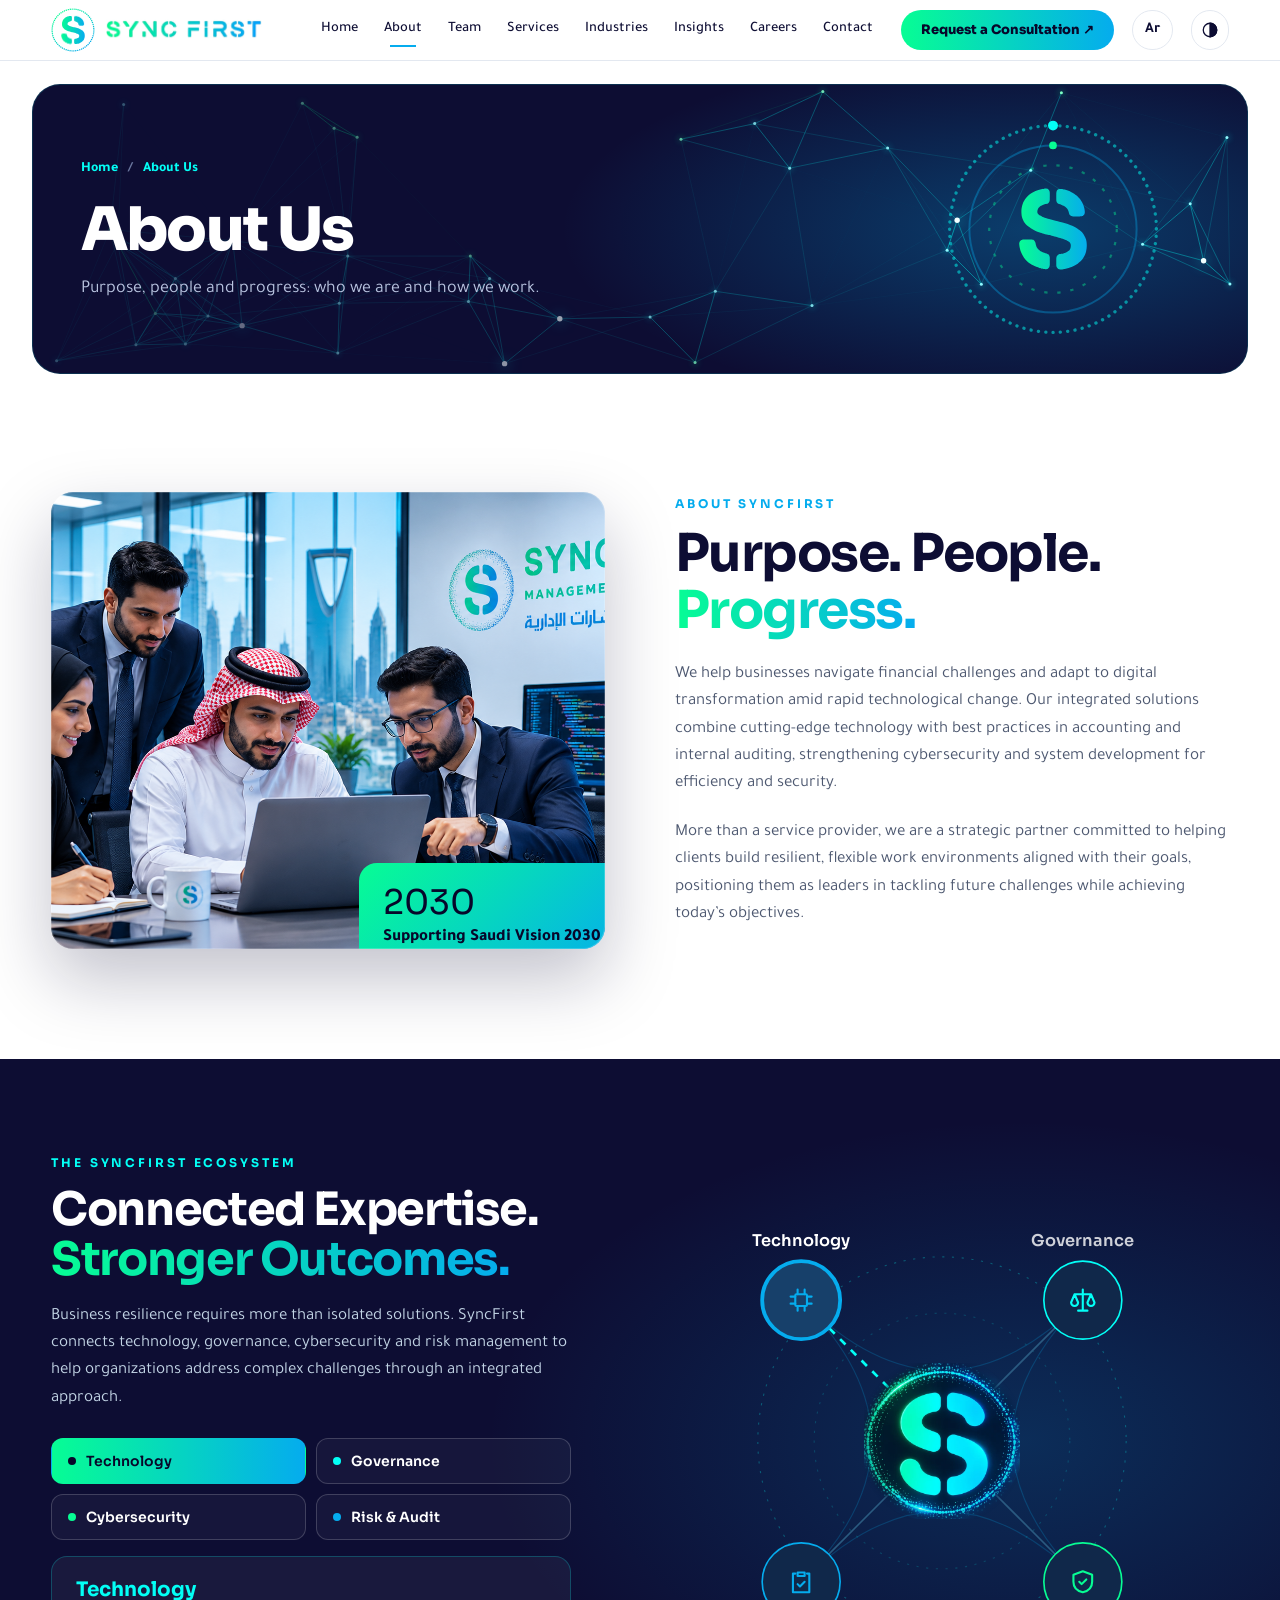
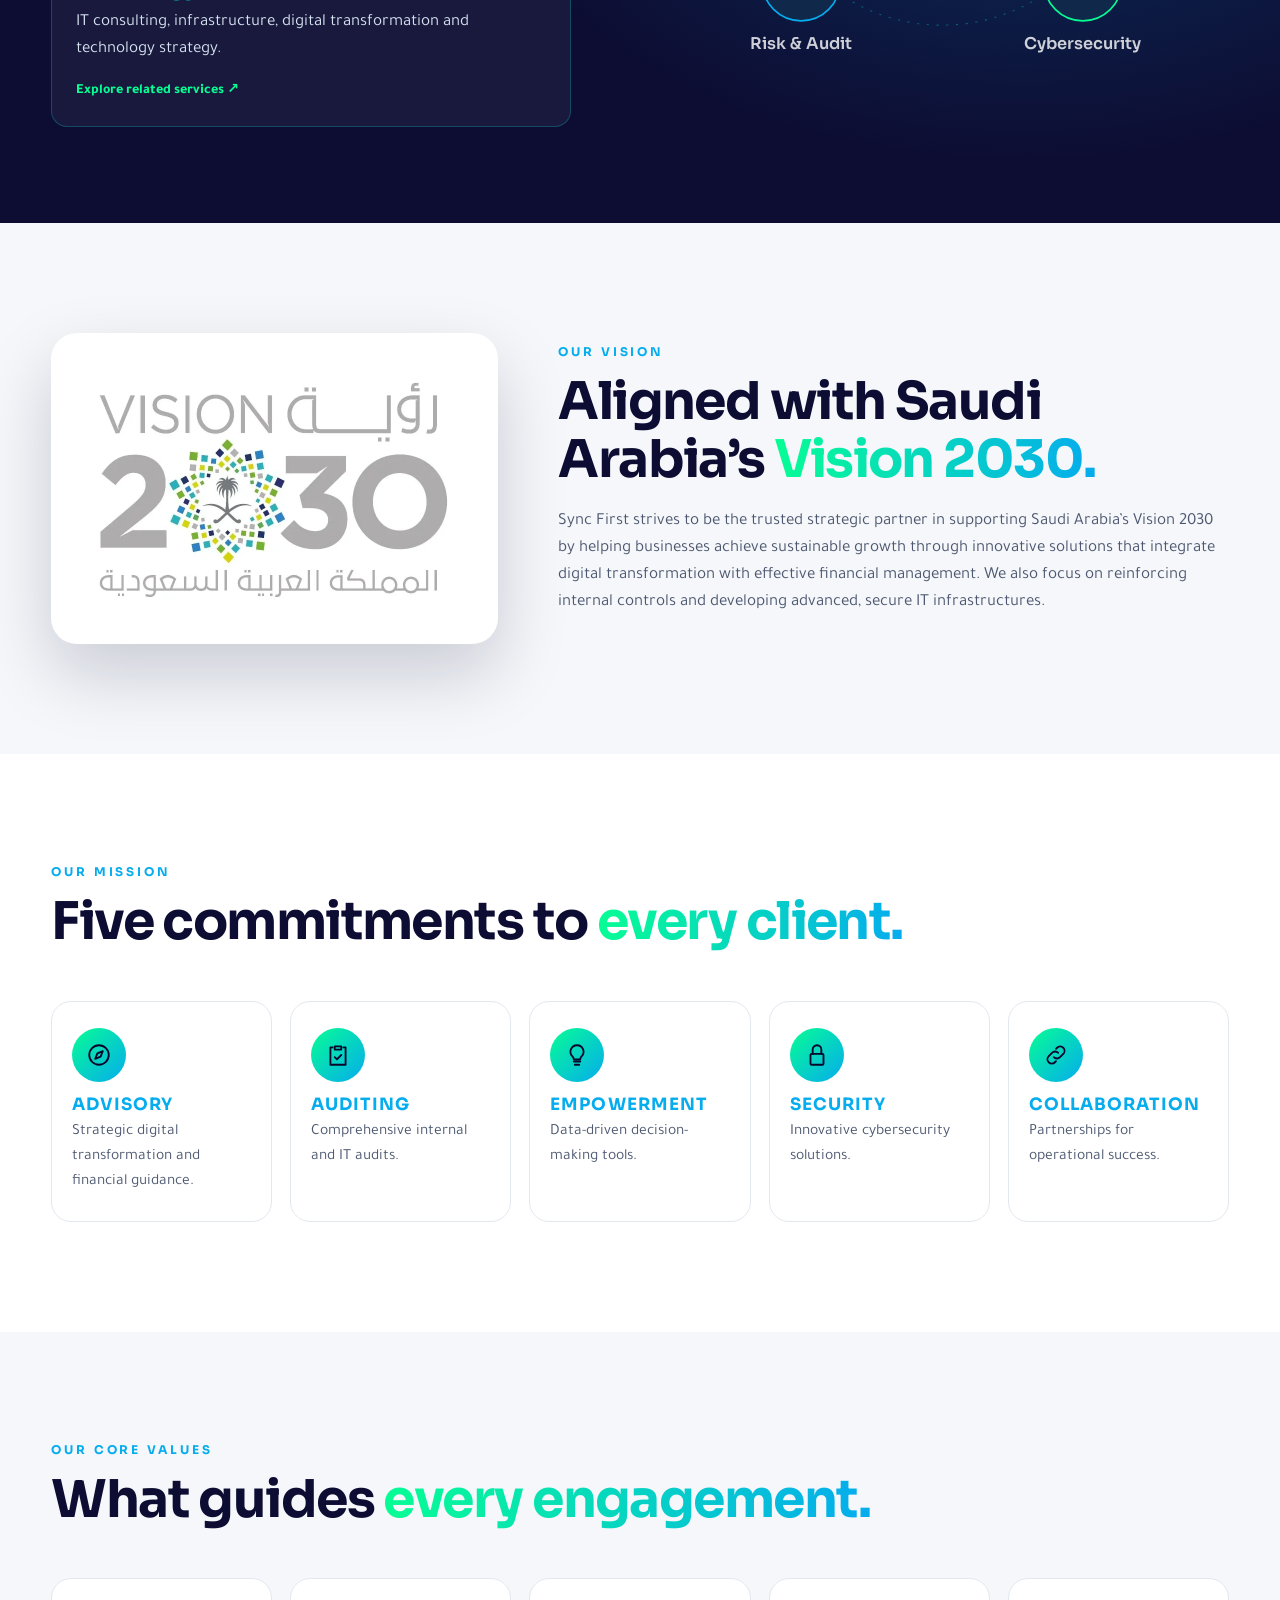
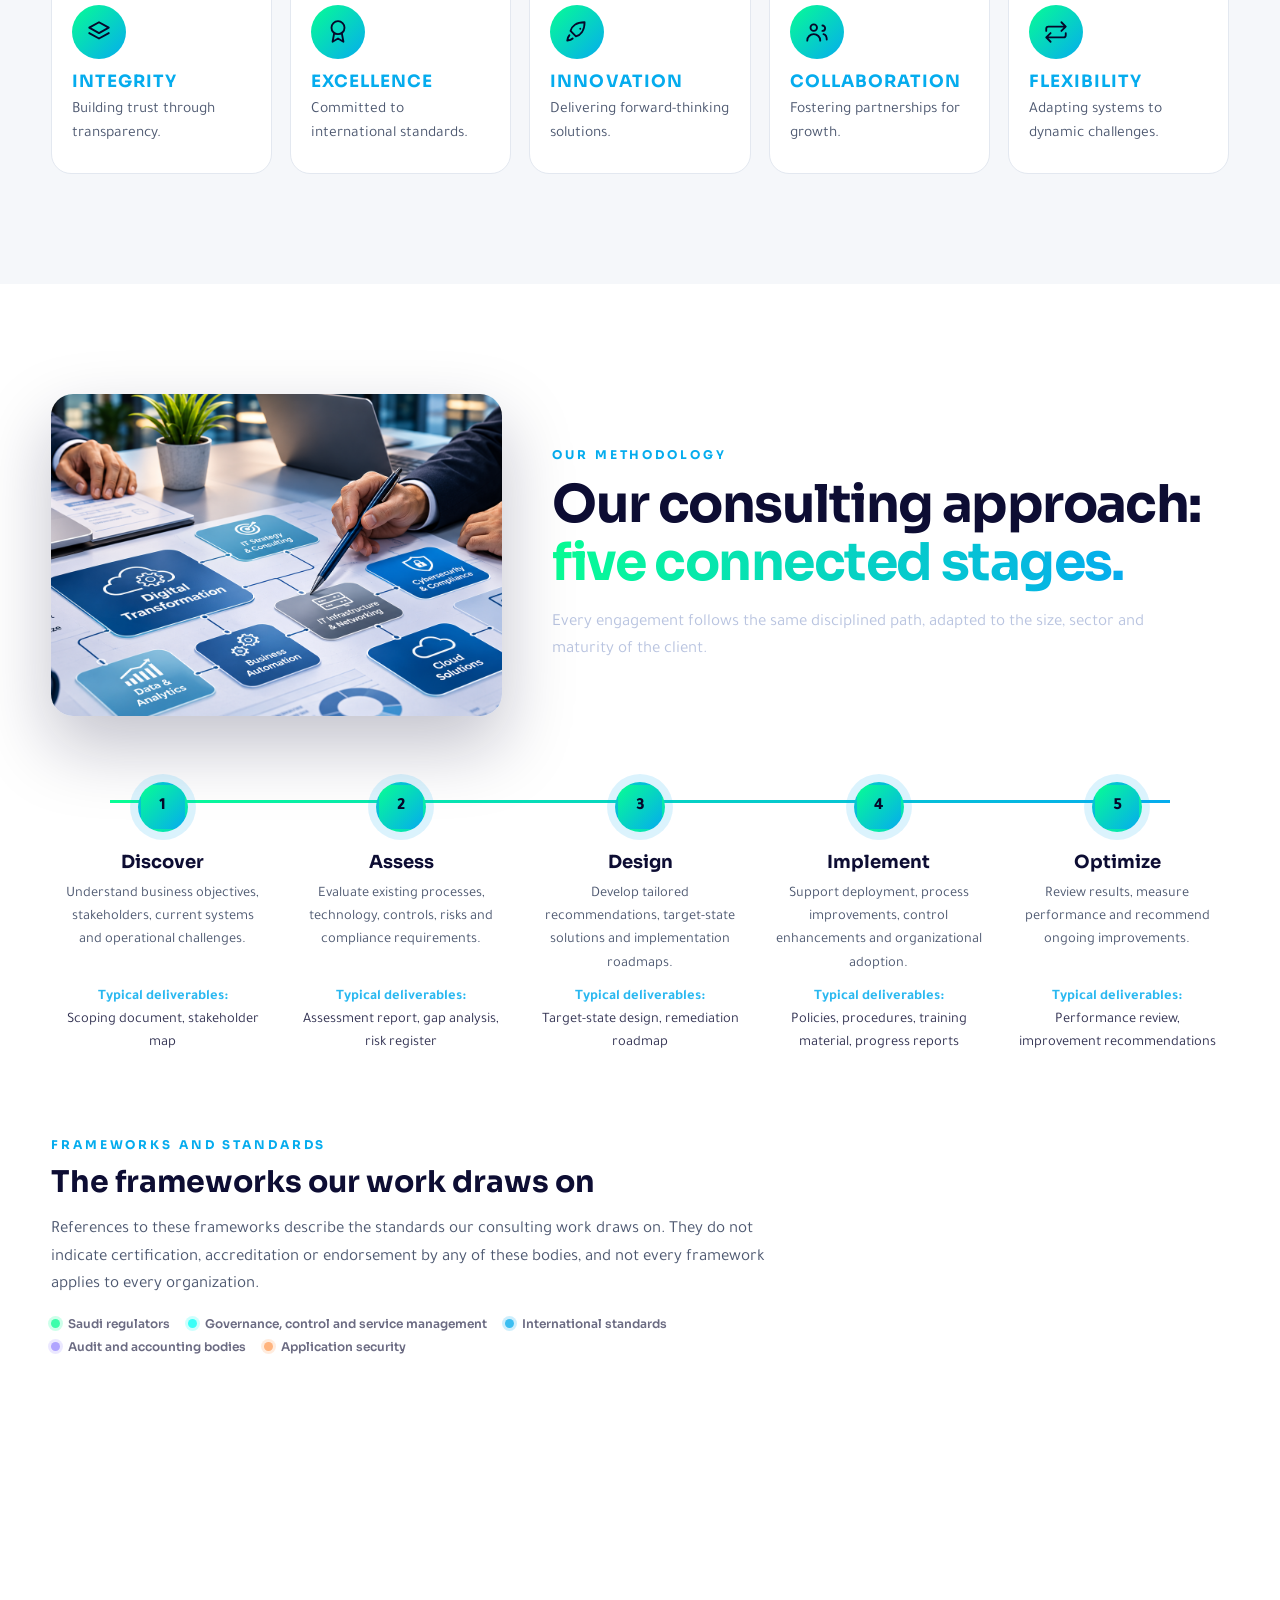
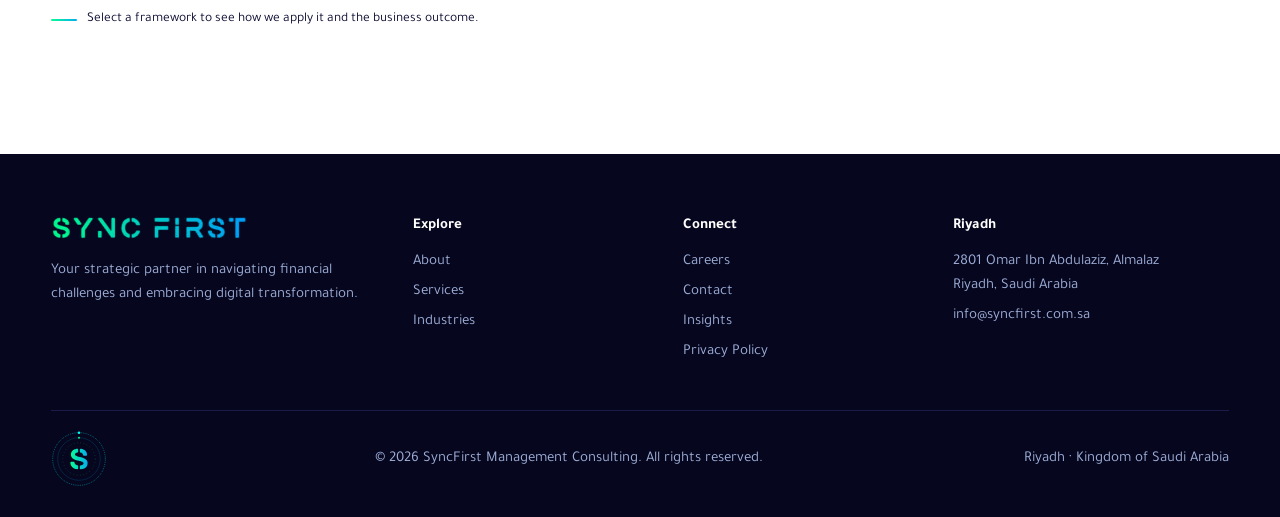
==== commit 14bb0a48: "Add files via upload" ====
--- a/about/index.html
+++ b/about/index.html
@@ -76,7 +76,7 @@
 <div id="md" role="dialog" aria-modal="true" aria-labelledby="mt" tabindex="-1"><div><img id="mi" alt="" width="620" height="190"><div class="b"><button id="mx" type="button" aria-label="Close">×</button><h2 id="mt" style="font-size:28px"></h2><div id="mbody"></div></div></div></div>
 
 <noscript><p style="position:fixed;bottom:0;left:0;right:0;background:#0D0D33;color:#fff;padding:14px;text-align:center;z-index:99">This website needs JavaScript for most of its content. Contact us at <a href="mailto:info@syncfirst.com.sa" style="text-decoration:underline">info@syncfirst.com.sa</a>.</p></noscript>
-<script src="../assets/js/config.js"></script><script src="../assets/js/main.js"></script><script src="../assets/js/content.js"></script><script src="../assets/js/connected_intelligence.js"></script>
+<script src="../assets/js/config.js"></script><script src="../assets/js/main.js"></script><script src="../assets/js/profiles.js"></script><script src="../assets/js/content.js"></script><script src="../assets/js/connected_intelligence.js"></script>
 <script src="../assets/js/polish.js"></script>
 <script src="../assets/js/updates.js"></script>
 </body></html>
--- a/assets/css/refine.css
+++ b/assets/css/refine.css
@@ -120,30 +120,32 @@
 .fws::-webkit-scrollbar{display:none}.fws.dg{cursor:grabbing;user-select:none}.fwk img{-webkit-user-drag:none;user-select:none}
 .fwt{display:flex;gap:18px;width:max-content}
 @keyframes fwm{to{transform:translateX(calc(-50% - 9px))}}
-.fwk{--a:#05ACEE;position:relative;isolation:isolate;overflow:hidden;flex:none;width:272px;min-height:236px;display:flex;flex-direction:column;align-items:flex-start;gap:0;padding:20px 20px 18px;border-radius:22px;border:1px solid rgba(255,255,255,.09);background:radial-gradient(120% 90% at 100% 0%,color-mix(in srgb,var(--a) 22%,transparent),transparent 60%),linear-gradient(165deg,#0f2f52 0%,#0a2340 55%,#081a33 100%);color:#fff;cursor:pointer;text-align:start;font:inherit;box-shadow:0 10px 30px rgba(3,10,40,.28);transition:transform .35s cubic-bezier(.2,.8,.2,1),box-shadow .35s,border-color .35s}
-.fwk::before{content:"";position:absolute;inset:0;z-index:-1;background-image:radial-gradient(rgba(255,255,255,.07) 1px,transparent 1.2px);background-size:16px 16px;-webkit-mask-image:linear-gradient(180deg,#000,transparent 70%);mask-image:linear-gradient(180deg,#000,transparent 70%)}
-.fwk::after{content:"";position:absolute;left:20px;right:20px;top:0;height:3px;border-radius:0 0 4px 4px;background:linear-gradient(90deg,var(--a),transparent);opacity:.9;transition:left .35s,right .35s}
-.fwk:hover,.fwk:focus-visible{transform:translateY(-8px);border-color:color-mix(in srgb,var(--a) 70%,transparent);box-shadow:0 22px 44px rgba(3,10,40,.4),0 0 0 1px color-mix(in srgb,var(--a) 35%,transparent),0 0 36px color-mix(in srgb,var(--a) 28%,transparent);outline:none}
+.fwk{--a:#05ACEE;position:relative;isolation:isolate;overflow:hidden;flex:none;width:244px;display:flex;flex-direction:column;align-items:stretch;padding:16px 16px 14px;border-radius:18px;border:1px solid rgba(255,255,255,.09);background:radial-gradient(110% 80% at 100% 0%,color-mix(in srgb,var(--a) 20%,transparent),transparent 62%),linear-gradient(165deg,#0f2f52 0%,#0a2340 58%,#081a33 100%);color:#fff;cursor:pointer;text-align:start;font:inherit;box-shadow:0 8px 24px rgba(3,10,40,.24);transition:transform .3s cubic-bezier(.2,.8,.2,1),box-shadow .3s,border-color .3s}
+.fwk::before{content:"";position:absolute;inset:0;z-index:-1;background-image:radial-gradient(rgba(255,255,255,.06) 1px,transparent 1.2px);background-size:14px 14px;-webkit-mask-image:linear-gradient(180deg,#000,transparent 65%);mask-image:linear-gradient(180deg,#000,transparent 65%)}
+.fwk::after{content:"";position:absolute;left:16px;right:16px;top:0;height:3px;border-radius:0 0 4px 4px;background:linear-gradient(90deg,var(--a),transparent);transition:left .3s,right .3s}
+.fwk:hover,.fwk:focus-visible{transform:translateY(-5px);border-color:color-mix(in srgb,var(--a) 65%,transparent);box-shadow:0 16px 34px rgba(3,10,40,.36),0 0 28px color-mix(in srgb,var(--a) 24%,transparent);outline:none}
 .fwk:hover::after,.fwk:focus-visible::after{left:0;right:0}
 .fwk:focus-visible{outline:3px solid var(--cyan);outline-offset:2px}
-.fwtp{display:flex;align-items:center;justify-content:space-between;width:100%;margin-bottom:18px}
-.fwi{display:grid;place-items:center;width:44px;height:44px;border-radius:13px;color:var(--a);background:color-mix(in srgb,var(--a) 14%,transparent);border:1px solid color-mix(in srgb,var(--a) 40%,transparent);transition:background .3s,color .3s,transform .35s}
-.fwi svg{width:22px;height:22px}
-.fwk:hover .fwi,.fwk:focus-visible .fwi{background:var(--a);color:#06152b;transform:rotate(-6deg) scale(1.06)}
-.fwn{font:700 12px Sora,Tajawal,sans-serif;letter-spacing:.16em;color:rgba(255,255,255,.34)}
-.fwe{display:block;min-height:15px;font:700 11px Sora,Tajawal,sans-serif;letter-spacing:.22em;color:var(--a);text-transform:uppercase}
-.fwb{display:block;font:800 clamp(26px,2.4vw,31px)/1.1 Sora,Tajawal,sans-serif;letter-spacing:-.01em;color:#fff;margin:2px 0 8px;white-space:nowrap}
-.fwf{display:-webkit-box;-webkit-line-clamp:2;-webkit-box-orient:vertical;overflow:hidden;font-size:13.5px;line-height:1.5;color:#b9c6e6;margin-bottom:16px}
-.fwbt{display:flex;align-items:center;justify-content:space-between;gap:10px;width:100%;margin-top:auto}
-.fwbt em{font:600 11px Sora,Tajawal,sans-serif;font-style:normal;letter-spacing:.04em;padding:6px 11px;border-radius:99px;color:var(--a);background:color-mix(in srgb,var(--a) 12%,transparent);border:1px solid color-mix(in srgb,var(--a) 32%,transparent);white-space:nowrap;overflow:hidden;text-overflow:ellipsis;max-width:100%}
-.fwa{display:grid;place-items:center;flex:none;width:32px;height:32px;border-radius:50%;border:1px solid rgba(255,255,255,.22);color:#fff;transition:transform .35s,background .3s,color .3s,border-color .3s}
-.fwa svg{width:16px;height:16px}
-.fwk:hover .fwa,.fwk:focus-visible .fwa{transform:translateX(4px);background:var(--a);border-color:var(--a);color:#06152b}
-[dir=rtl] .fwk{direction:rtl}[dir=rtl] .fwa svg{transform:scaleX(-1)}[dir=rtl] .fwk:hover .fwa,[dir=rtl] .fwk:focus-visible .fwa{transform:translateX(-4px)}
-.fwk:not(:hover):not(:focus-visible) .fwa{transition-delay:0s}
-.fws{padding:18px 0 26px}
-.fwhint{display:flex;align-items:center;gap:10px}.fwhint::before{content:"";width:28px;height:2px;border-radius:2px;background:linear-gradient(90deg,var(--green),var(--blue))}
-@media(max-width:640px){.fwk{width:232px;min-height:222px;padding:18px 16px 16px}.fwb{font-size:26px}}
+.fwtp{display:flex;align-items:center;justify-content:space-between;margin-bottom:14px}
+.fwi{display:grid;place-items:center;width:36px;height:36px;border-radius:11px;color:var(--a);background:color-mix(in srgb,var(--a) 14%,transparent);border:1px solid color-mix(in srgb,var(--a) 38%,transparent);transition:background .3s,color .3s}
+.fwi svg{width:19px;height:19px}
+.fwk:hover .fwi,.fwk:focus-visible .fwi{background:var(--a);color:#06152b}
+.fwb{display:block;font:800 20px/1.2 Sora,Tajawal,sans-serif;letter-spacing:-.005em;color:#fff;margin-bottom:6px;overflow-wrap:anywhere}
+.fwf{display:block;flex:1;font-size:12.5px;line-height:1.5;color:#c4d0ea;margin-bottom:14px}
+.fwbt{display:flex;margin-top:auto}
+.fwbt em{display:inline-block;font:600 10.5px/1.35 Sora,Tajawal,sans-serif;font-style:normal;letter-spacing:.03em;padding:5px 10px;border-radius:99px;color:var(--a);background:color-mix(in srgb,var(--a) 12%,transparent);border:1px solid color-mix(in srgb,var(--a) 30%,transparent)}
+.fwa{display:grid;place-items:center;flex:none;width:28px;height:28px;border-radius:50%;border:1px solid rgba(255,255,255,.2);color:#fff;transition:transform .3s,background .3s,color .3s,border-color .3s}
+.fwa svg{width:14px;height:14px}
+.fwk:hover .fwa,.fwk:focus-visible .fwa{transform:translateX(3px);background:var(--a);border-color:var(--a);color:#06152b}
+[dir=rtl] .fwk{direction:rtl}[dir=rtl] .fwa svg{transform:scaleX(-1)}[dir=rtl] .fwk:hover .fwa,[dir=rtl] .fwk:focus-visible .fwa{transform:translateX(-3px)}
+.fwt{align-items:stretch;gap:14px}
+.fws{margin-top:22px;padding:8px 0 22px}
+/* legend: what the card colours mean */
+.fwl{display:flex;flex-wrap:wrap;gap:8px 18px;margin-top:18px}
+.fwl span{display:inline-flex;align-items:center;gap:8px;font:600 12px Sora,Tajawal,sans-serif;opacity:.78}
+.fwl i{width:9px;height:9px;border-radius:50%;background:var(--a);box-shadow:0 0 0 3px color-mix(in srgb,var(--a) 25%,transparent)}
+.fwhint{display:flex;align-items:center;gap:10px;font-size:13.5px}.fwhint::before{content:"";width:26px;height:2px;border-radius:2px;background:linear-gradient(90deg,var(--green),var(--blue))}
+@media(max-width:640px){.fwk{width:218px;padding:14px 14px 12px}.fwb{font-size:19px}.fwl{gap:6px 14px}.fwl span{font-size:11px}}
 @media(prefers-reduced-motion:reduce){.fwk,.fwk::after,.fwi,.fwa{transition:none}.fwk:hover,.fwk:focus-visible{transform:none}}
 /* framework dialog: designed header instead of a picture */
 #md[data-k=fw]>div::before{content:"";display:block;height:6px;background:linear-gradient(90deg,var(--green),var(--blue))}
@@ -156,3 +158,52 @@
 .vl{display:grid;place-items:center;padding:clamp(26px,3.4vw,44px)}
 .vl img{width:100%;max-width:400px;height:auto;aspect-ratio:720/448;object-fit:contain}
 @media(max-width:960px){.vl img{max-width:340px}}
+
+/* ===== Leadership profile pages (#mohamed-shawky, #amr-mahmoud) ===== */
+.prf{padding-bottom:56px}
+.prf-hero{position:relative;overflow:hidden;margin:84px var(--gx,24px) 0;border-radius:28px;border:1px solid rgba(3,255,246,.16);background:radial-gradient(ellipse 60% 100% at 95% 0%,rgba(5,172,238,.42),transparent 70%),linear-gradient(120deg,#06182e 0%,#0a2f50 55%,#0a5f7f 130%);color:#fff;padding:52px 0}
+.prf-hb{display:grid;grid-template-columns:minmax(260px,330px) 1fr;gap:clamp(28px,5vw,64px);align-items:center;padding-inline:clamp(20px,4vw,48px)}
+
+
+.prf-id .bc{margin-bottom:22px;flex-wrap:wrap}
+.prf-id h1{font:800 clamp(34px,4.6vw,58px)/1.05 Sora,Tajawal,sans-serif;letter-spacing:-.03em;color:#fff;margin:0}
+.prf-role{font:700 clamp(17px,2vw,22px)/1.35 Sora,Tajawal,sans-serif;color:#e4f4ff;margin:14px 0 0}
+
+
+.prf-ct{display:flex;align-items:center;flex-wrap:wrap;gap:12px;margin-top:22px}
+.prf-ic{display:grid;place-items:center;width:38px;height:38px;border-radius:50%;background:#fff;color:#0D0D33;transition:transform .25s,background .25s,color .25s}
+.prf-ic svg{width:19px;height:19px}.prf-ic:hover,.prf-ic:focus-visible{transform:translateY(-3px);background:linear-gradient(135deg,var(--green),var(--blue))}
+.prf-em{color:#cfe9ff;font-weight:700;font-size:14.5px;word-break:break-all}.prf-em:hover{color:#fff;text-decoration:underline}
+.prf-body{padding-top:48px}
+.prf-tx{max-width:920px}
+.prf-tx p{font-size:17px;line-height:1.9;color:var(--fg);margin:0 0 22px}
+.prf-ft{display:flex;flex-wrap:wrap;align-items:center;justify-content:space-between;gap:18px;max-width:920px;margin-top:34px;padding-top:26px;border-top:1px solid var(--line)}
+.prf-back{display:inline-flex;align-items:center;gap:10px;font:800 14.5px Sora,Tajawal,sans-serif;color:var(--blue)}
+.prf-back svg{width:18px;height:18px;transform:scaleX(-1)}.prf-back:hover{text-decoration:underline}
+[dir=rtl] .prf-back svg{transform:none}
+[dir=rtl] .prf-hero{background:radial-gradient(ellipse 60% 100% at 5% 0%,rgba(5,172,238,.42),transparent 70%),linear-gradient(240deg,#06182e 0%,#0a2f50 55%,#0a5f7f 130%)}
+@media(max-width:820px){.prf-hero{margin-top:78px;padding:34px 0;border-radius:22px}.prf-hb{grid-template-columns:1fr;justify-items:start}.prf-tx p{font-size:16px;line-height:1.85}}
+/* team cards now open the profile */
+.lc{position:relative}.ar-ph{cursor:pointer}
+.lnk{color:inherit}.lnk::after{content:"";position:absolute;inset:0;z-index:1}.lc:hover .lnk{color:var(--blue)}
+.lbt{position:relative;z-index:2;display:flex;flex-wrap:wrap;gap:10px;margin-top:6px}.lbt .btn.sm{margin-top:0}
+.btn.sm.pf{background:transparent;border:1.5px solid var(--line);color:var(--fg)}.btn.sm.pf:hover{border-color:var(--blue);transform:translateY(-3px)}
+@media(prefers-reduced-motion:reduce){.prf-ic,.btn.sm.pf{transition:none}}
+
+/* team profile hero: network background + photo */
+.prf-hero{isolation:isolate}
+.prf-bg{position:absolute;inset:0;z-index:0;display:block;width:100%;height:100%;pointer-events:none}
+.prf-hb{position:relative;z-index:1;grid-template-columns:minmax(220px,300px) 1fr}
+.prf-ph{position:relative;width:100%;max-width:300px;aspect-ratio:1;border-radius:50%;padding:5px;background:linear-gradient(135deg,var(--green),var(--blue));box-shadow:0 0 0 10px rgba(3,255,246,.08),0 24px 60px rgba(2,8,30,.55),0 0 50px rgba(5,172,238,.35)}
+.prf-ph::before{content:"";position:absolute;inset:-16px;border-radius:50%;border:1.5px dashed rgba(3,255,246,.45);animation:prfspin 40s linear infinite}
+.prf-ph img{display:block;width:100%;height:100%;border-radius:50%;object-fit:cover;object-position:center 22%;background:#0a2f50;border:4px solid #06182e}
+@keyframes prfspin{to{transform:rotate(360deg)}}
+@media(max-width:760px){.prf-hb{grid-template-columns:1fr;justify-items:center;text-align:center}.prf-ph{max-width:210px}.prf-id{display:flex;flex-direction:column;align-items:center}.prf-id .bc{justify-content:center}.prf-ct{justify-content:center}}
+@media(prefers-reduced-motion:reduce){.prf-ph::before{animation:none}}
+
+/* profile hero sits right under the fixed header: no extra top space */
+body:not([data-pg=home]) .prf.first{padding-top:0}
+.prf-hero{margin-top:92px}
+.prf-cr{display:flex;flex-wrap:wrap;gap:8px;margin-top:18px}
+.prf-cr span{padding:6px 13px;border-radius:99px;border:1px solid rgba(3,255,246,.4);background:rgba(3,255,246,.08);color:#bff8ff;font:700 12px Sora,sans-serif;letter-spacing:.04em}
+@media(max-width:760px){.prf-hero{margin-top:84px}.prf-cr{justify-content:center}}
